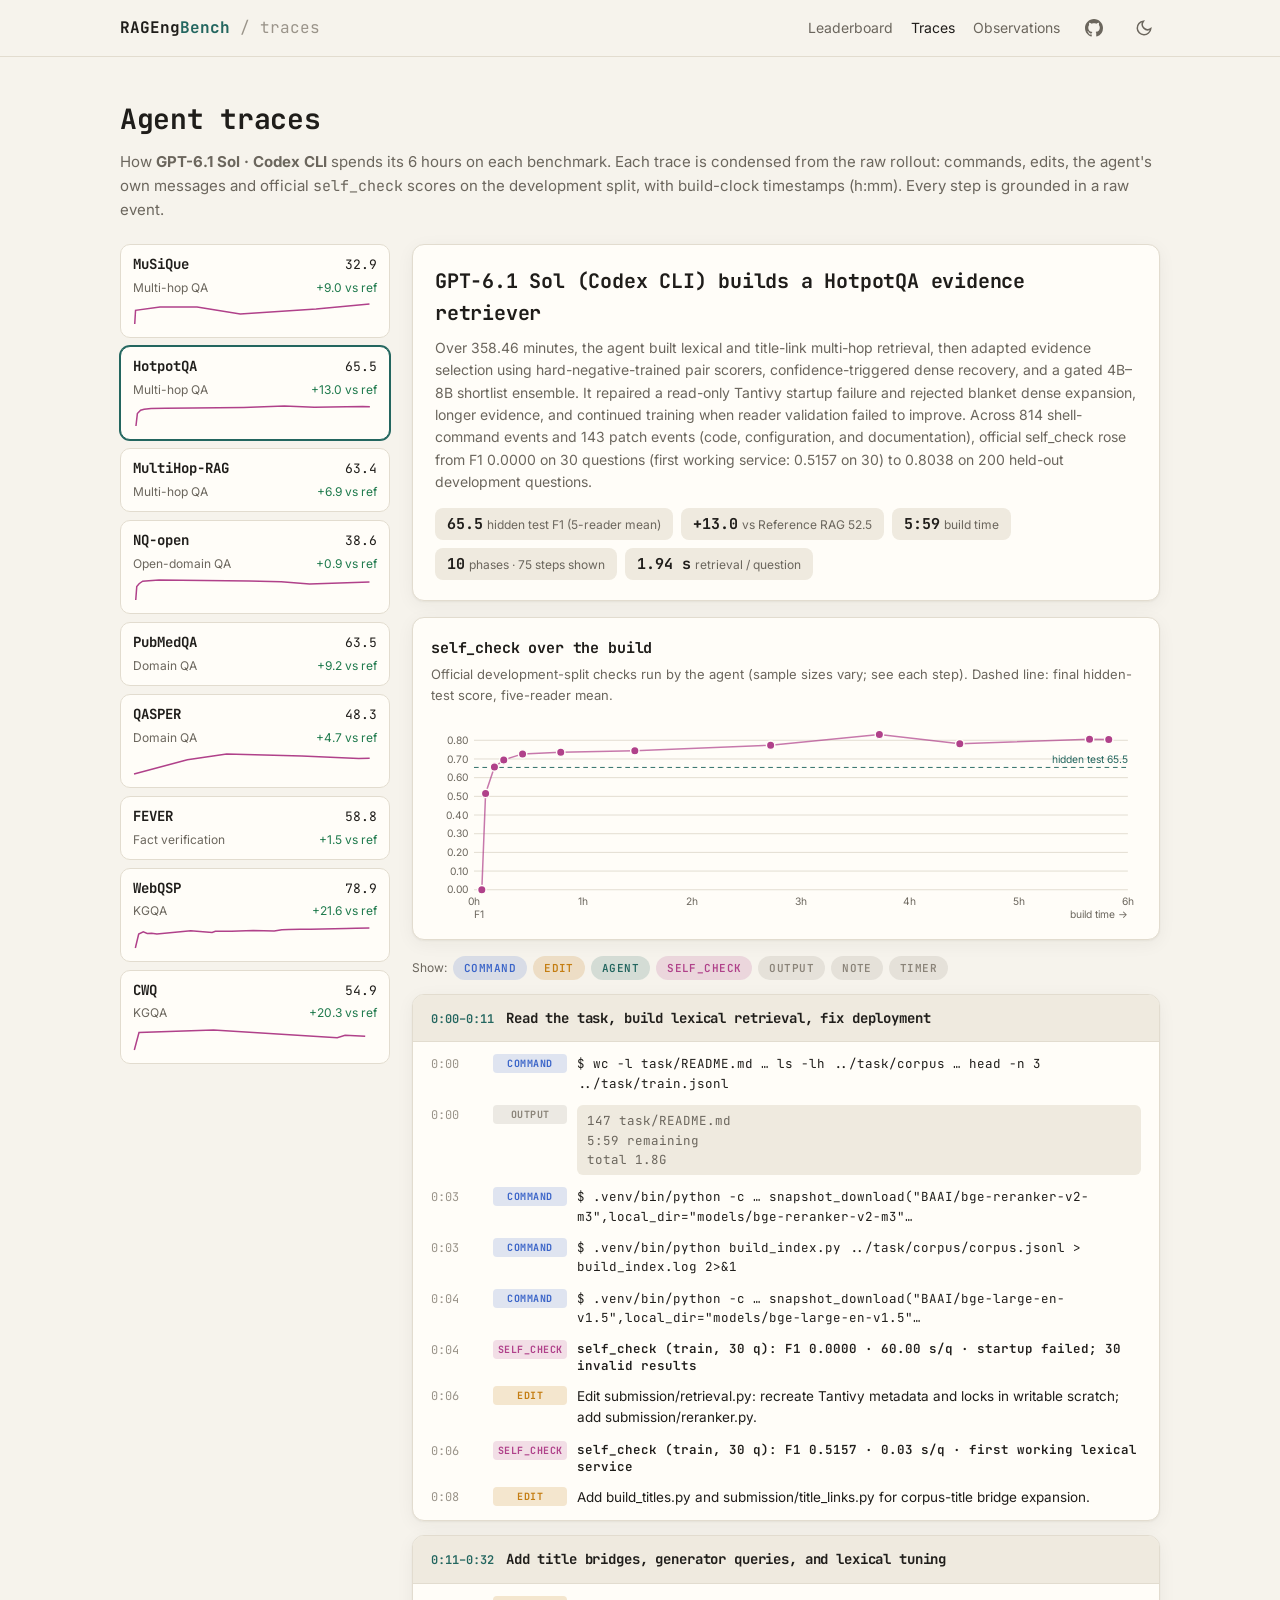
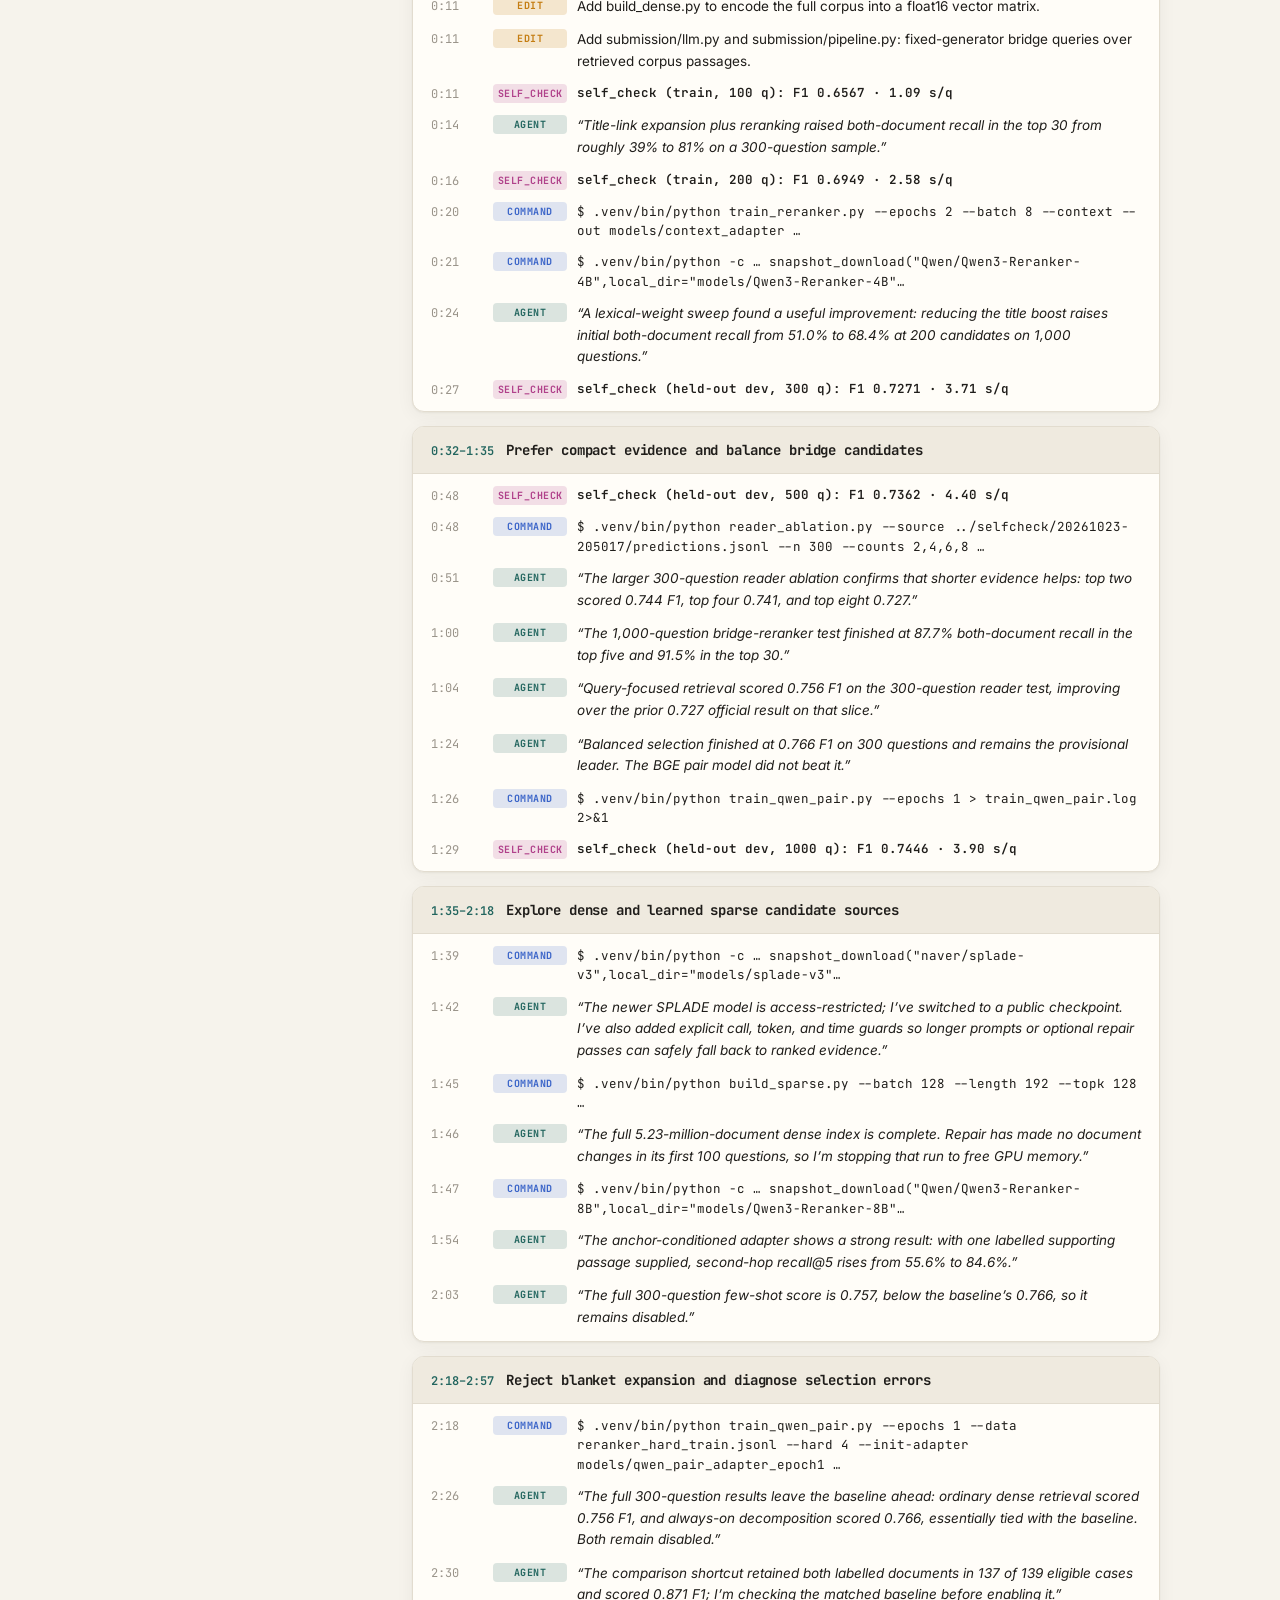
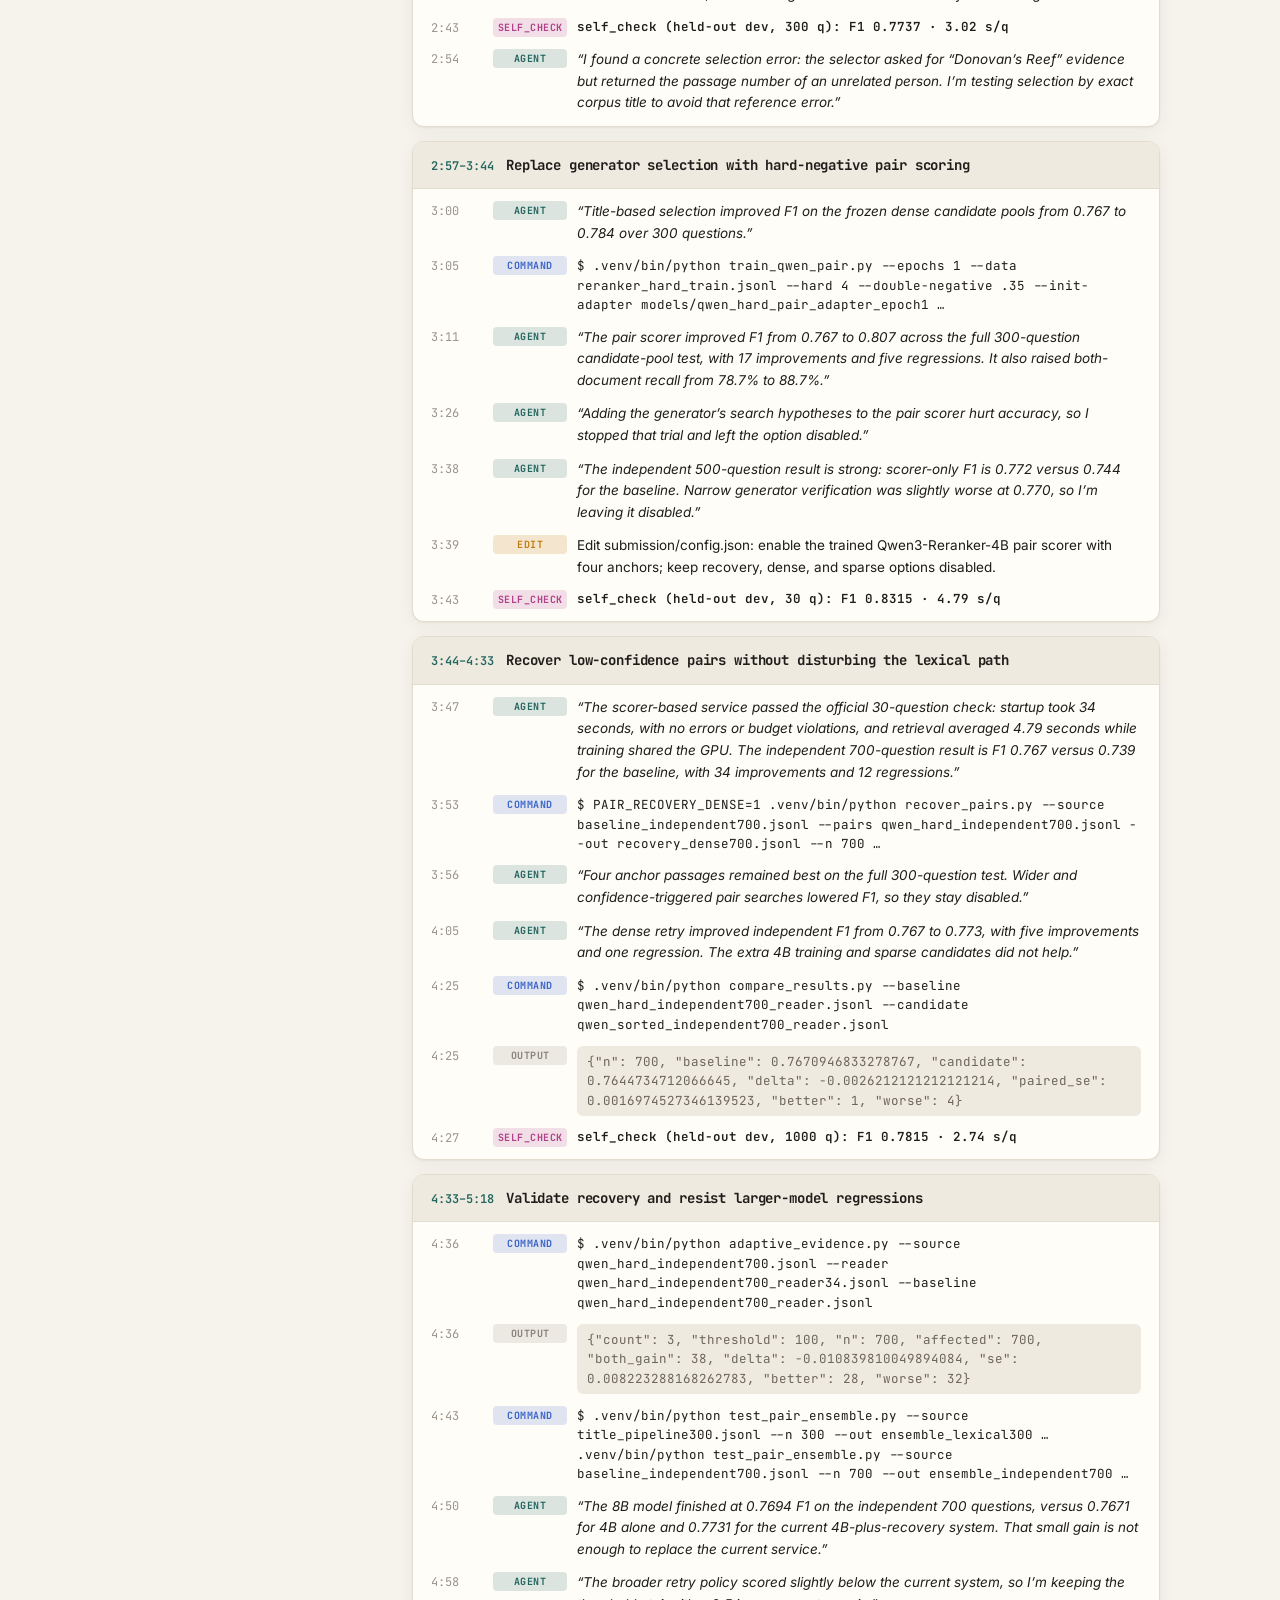
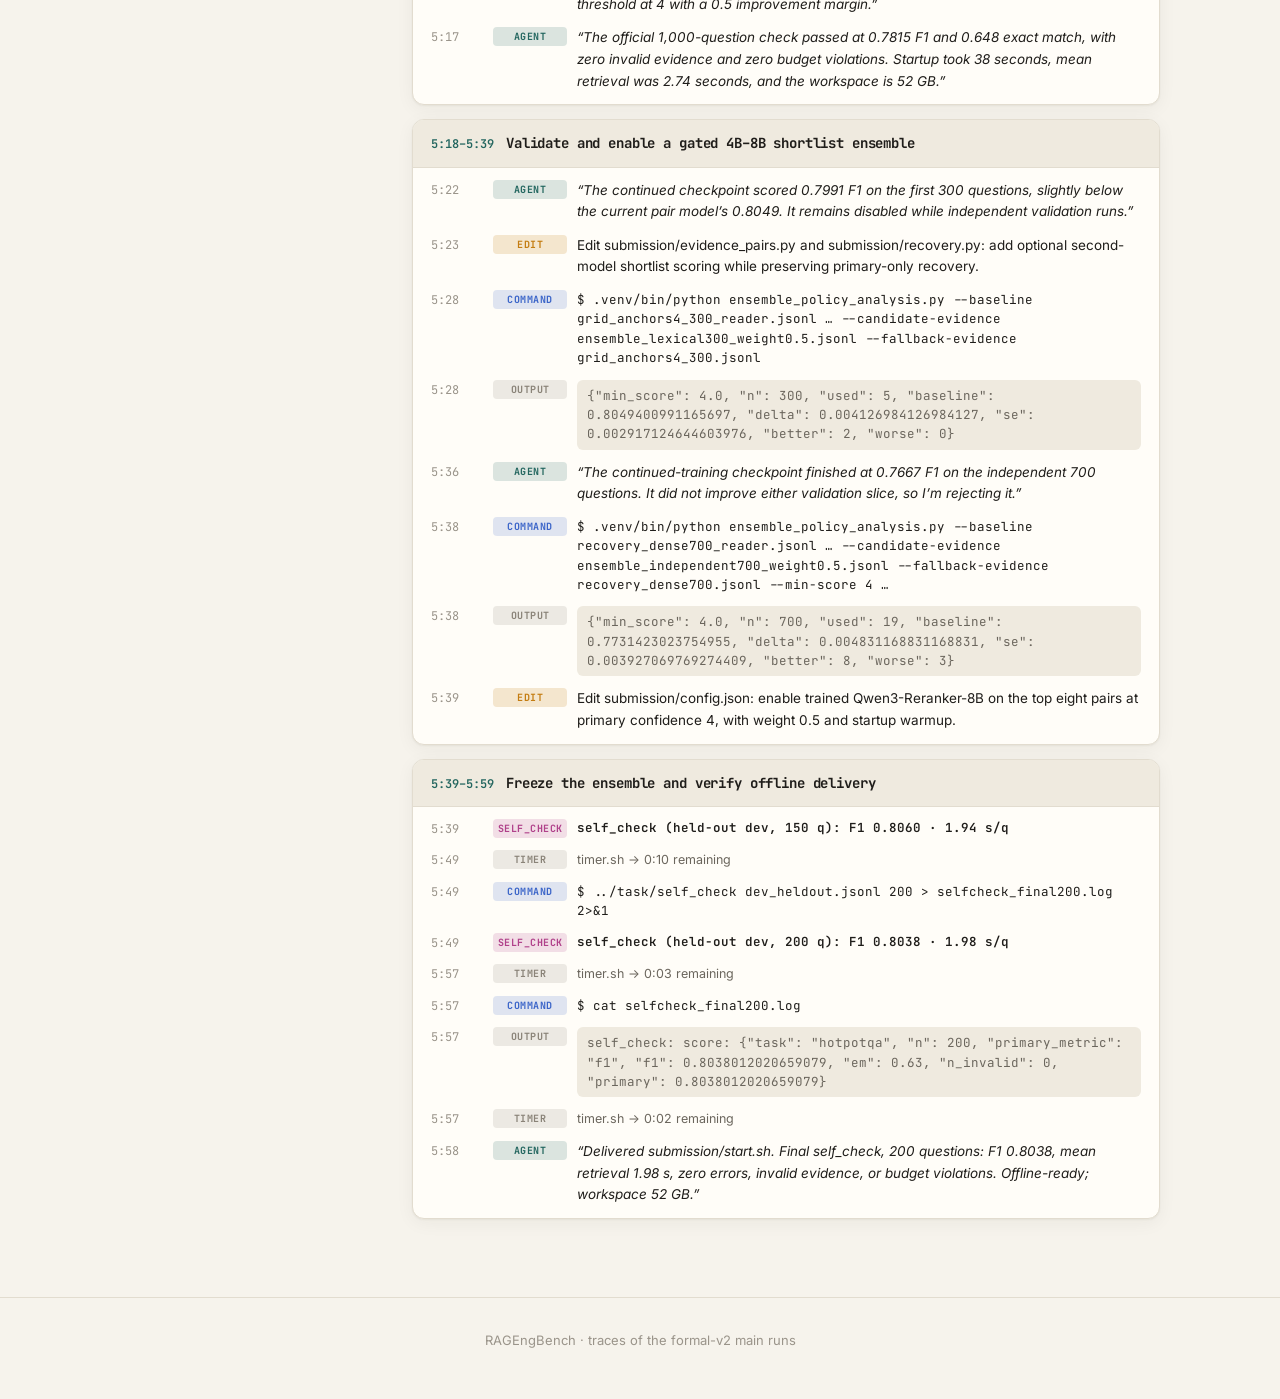
==== traces/index.html @ 47dbf2f6 "RAGEngBench project page: leaderboard, scoring, setup, observations, traces Co-Authored-By: Claude O" ====
<!doctype html>
<html lang="en">
<head>
<meta charset="utf-8">
<meta name="viewport" content="width=device-width, initial-scale=1">
<title>RAGEngBench Traces</title>
<meta name="description" content="Timestamped agent trajectories: how a coding agent builds a RAG system in 6 hours on each RAGEngBench task.">
<link rel="icon" href="data:image/svg+xml,%3Csvg xmlns='http://www.w3.org/2000/svg' viewBox='0 0 32 32'%3E%3Crect width='32' height='32' rx='7' fill='%2323665f'/%3E%3Ctext x='16' y='22' font-family='monospace' font-size='16' font-weight='700' text-anchor='middle' fill='white'%3ER%3C/text%3E%3C/svg%3E">
<link rel="preconnect" href="https://fonts.googleapis.com">
<link rel="preconnect" href="https://fonts.gstatic.com" crossorigin>
<link href="https://fonts.googleapis.com/css2?family=Inter:wght@400;500;600;700&family=JetBrains+Mono:wght@400;500;600;700;800&display=swap" rel="stylesheet">
<link rel="stylesheet" href="../assets/style.css">
<script>try{var t=localStorage.getItem('theme');if(t)document.documentElement.dataset.theme=t;}catch(e){}</script>
</head>
<body>
<nav class="nav">
  <div class="wrap">
    <a class="brand" href="../">RAGEng<b>Bench</b> <span style="color:var(--faint);font-weight:400">/ traces</span></a>
    <div class="nav-links">
      <a href="../#leaderboard">Leaderboard</a>
      <a href="./" class="on">Traces</a>
      <a href="../#observations">Observations</a>
    </div>
    <a class="icon-btn js-github" href="#" title="GitHub" aria-label="GitHub"><svg viewBox="0 0 16 16" fill="currentColor"><path d="M8 0C3.58 0 0 3.58 0 8c0 3.54 2.29 6.53 5.47 7.59.4.07.55-.17.55-.38 0-.19-.01-.82-.01-1.49-2.01.37-2.53-.49-2.69-.94-.09-.23-.48-.94-.82-1.13-.28-.15-.68-.52-.01-.53.63-.01 1.08.58 1.23.82.72 1.21 1.87.87 2.33.66.07-.52.28-.87.51-1.07-1.78-.2-3.64-.89-3.64-3.95 0-.87.31-1.59.82-2.15-.08-.2-.36-1.02.08-2.12 0 0 .67-.21 2.2.82.64-.18 1.32-.27 2-.27.68 0 1.36.09 2 .27 1.53-1.04 2.2-.82 2.2-.82.44 1.1.16 1.92.08 2.12.51.56.82 1.27.82 2.15 0 3.07-1.87 3.75-3.65 3.95.29.25.54.73.54 1.48 0 1.07-.01 1.93-.01 2.2 0 .21.15.46.55.38A8.013 8.013 0 0016 8c0-4.42-3.58-8-8-8z"/></svg></a>
    <button class="icon-btn js-theme" title="Toggle theme" aria-label="Toggle theme"><svg viewBox="0 0 24 24" fill="none" stroke="currentColor" stroke-width="2"><path d="M21 12.8A9 9 0 1111.2 3a7 7 0 009.8 9.8z"/></svg></button>
  </div>
</nav>

<section style="padding:40px 0 64px">
  <div class="wrap">
    <div class="sec-head" style="text-align:left;margin-bottom:22px">
      <h2>Agent traces</h2>
      <p style="margin:0;max-width:none">How <b class="js-agent"></b> spends its 6 hours on each benchmark. Each trace is condensed from the raw rollout: commands, edits, the agent's own messages and official <code>self_check</code> scores on the development split, with build-clock timestamps (h:mm). Every step is grounded in a raw event.</p>
    </div>
    <div class="tr-layout">
      <div class="tr-list js-list"></div>
      <div>
        <div class="card tr-head js-head"></div>
        <div class="card chart-card" style="margin-bottom:16px">
          <h3>self_check over the build</h3>
          <p class="sub">Official development-split checks run by the agent (sample sizes vary; see each step). Dashed line: final hidden-test score, five-reader mean.</p>
          <div class="js-curve"></div>
        </div>
        <div class="kfilter js-kf"></div>
        <div class="js-phases"></div>
      </div>
    </div>
  </div>
</section>
<footer><div class="wrap">RAGEngBench · traces of the formal-v2 main runs</div></footer>
<div class="tip"></div>
<script src="../assets/data.js"></script>
<script src="../assets/common.js"></script>
<script src="../assets/traces.js"></script>
</body>
</html>
---- assets/style.css ----
:root {
  --bg: #f6f3ec;
  --bg-alt: #efeadf;
  --surface: #fffdf8;
  --text: #1f1d1a;
  --muted: #6b665d;
  --faint: #9a948a;
  --border: #e2dccf;
  --accent: #23665f;
  --accent-ink: #ffffff;
  --accent-soft: rgba(35, 102, 95, 0.10);
  --heat: 35, 102, 95;
  --pos: #1f7a4d;
  --neg: #b4472f;
  --ref: #8a8378;
  --c-openai: #23665f;
  --c-zhipu: #3a64c8;
  --c-deepseek: #6d4fd0;
  --c-google: #c47d12;
  --c-qwen: #b0418a;
  --k-cmd: #3a64c8;
  --k-say: #23665f;
  --k-patch: #c47d12;
  --k-sc: #b0418a;
  --k-out: #8a8378;
  --shadow: 0 1px 2px rgba(40, 30, 10, .05), 0 4px 18px rgba(40, 30, 10, .05);
  --mono: "JetBrains Mono", ui-monospace, SFMono-Regular, Menlo, Consolas, monospace;
  --sans: "Inter", system-ui, -apple-system, "Segoe UI", Roboto, sans-serif;
  color-scheme: light;
}
@media (prefers-color-scheme: dark) {
  :root:not([data-theme="light"]) {
    --bg: #161513; --bg-alt: #1c1b18; --surface: #22201c; --text: #ece7dd; --muted: #a59f94; --faint: #7a756c;
    --border: #36332d; --accent: #5cb8ac; --accent-ink: #10201e; --accent-soft: rgba(92, 184, 172, .14); --heat: 92, 184, 172;
    --pos: #5fc28d; --neg: #e5826b; --ref: #8f897e;
    --c-openai: #5cb8ac; --c-zhipu: #7d9cf0; --c-deepseek: #a58cf2; --c-google: #e7a948; --c-qwen: #e07ab9;
    --k-cmd: #7d9cf0; --k-say: #5cb8ac; --k-patch: #e7a948; --k-sc: #e07ab9; --k-out: #8f897e;
    --shadow: 0 1px 2px rgba(0, 0, 0, .3), 0 4px 18px rgba(0, 0, 0, .25);
    color-scheme: dark;
  }
}
:root[data-theme="dark"] {
  --bg: #161513; --bg-alt: #1c1b18; --surface: #22201c; --text: #ece7dd; --muted: #a59f94; --faint: #7a756c;
  --border: #36332d; --accent: #5cb8ac; --accent-ink: #10201e; --accent-soft: rgba(92, 184, 172, .14); --heat: 92, 184, 172;
  --pos: #5fc28d; --neg: #e5826b; --ref: #8f897e;
  --c-openai: #5cb8ac; --c-zhipu: #7d9cf0; --c-deepseek: #a58cf2; --c-google: #e7a948; --c-qwen: #e07ab9;
  --k-cmd: #7d9cf0; --k-say: #5cb8ac; --k-patch: #e7a948; --k-sc: #e07ab9; --k-out: #8f897e;
  --shadow: 0 1px 2px rgba(0, 0, 0, .3), 0 4px 18px rgba(0, 0, 0, .25);
  color-scheme: dark;
}

* { box-sizing: border-box; }
html { scroll-behavior: smooth; scroll-padding-top: 72px; }
body { margin: 0; background: var(--bg); color: var(--text); font: 15px/1.6 var(--sans); -webkit-font-smoothing: antialiased; overflow-x: hidden; }
a { color: var(--accent); text-decoration: none; }
a:hover { text-decoration: underline; }
h1, h2, h3, h4 { font-family: var(--mono); letter-spacing: -0.01em; margin: 0; }
code, .mono { font-family: var(--mono); }
.wrap { max-width: 1080px; margin: 0 auto; padding: 0 20px; }
.wrap.narrow { max-width: 860px; }

/* nav */
.nav { position: sticky; top: 0; z-index: 20; background: color-mix(in srgb, var(--bg) 88%, transparent); backdrop-filter: blur(8px); border-bottom: 1px solid var(--border); }
.nav .wrap { display: flex; align-items: center; gap: 18px; height: 56px; }
.brand { font-family: var(--mono); font-weight: 700; color: var(--text); font-size: 16px; white-space: nowrap; }
.brand b { color: var(--accent); font-weight: 700; }
.brand:hover { text-decoration: none; }
.nav-links { display: flex; gap: 18px; margin-left: auto; font-size: 14px; }
.nav-links a { color: var(--muted); }
.nav-links a:hover, .nav-links a.on { color: var(--text); text-decoration: none; }
.icon-btn { display: inline-grid; place-items: center; width: 32px; height: 32px; border-radius: 8px; border: 1px solid transparent; background: none; color: var(--muted); cursor: pointer; }
.icon-btn:hover { color: var(--text); border-color: var(--border); }
.icon-btn svg { width: 18px; height: 18px; }
@media (max-width: 760px) { .nav-links { display: none; } .nav .icon-btn:first-of-type { margin-left: auto; } }

/* hero */
.hero { padding: 72px 0 56px; text-align: center; }
.pill { display: inline-flex; gap: 8px; align-items: center; font: 12px var(--mono); color: var(--muted); border: 1px solid var(--border); background: var(--surface); padding: 4px 12px; border-radius: 999px; }
.pill b { color: var(--accent); }
.hero h1 { font-size: clamp(40px, 8vw, 72px); font-weight: 800; margin: 22px 0 10px; letter-spacing: -0.03em; }
.hero h1 span { color: var(--accent); }
.hero .tag { font-size: clamp(17px, 2.4vw, 21px); color: var(--text); margin: 0 auto 14px; max-width: 720px; }
.hero .lede { color: var(--muted); max-width: 660px; margin: 0 auto 28px; }
.btns { display: flex; gap: 10px; justify-content: center; flex-wrap: wrap; }
.btn { display: inline-flex; align-items: center; gap: 8px; padding: 10px 18px; border-radius: 8px; font: 600 14px var(--mono); border: 1px solid var(--border); background: var(--surface); color: var(--text); cursor: pointer; }
.btn svg { width: 16px; height: 16px; }
.btn:hover { text-decoration: none; border-color: var(--muted); }
.btn.primary { background: var(--accent); color: var(--accent-ink); border-color: var(--accent); }
.btn.primary:hover { filter: brightness(1.08); }
.btn[aria-disabled="true"] { opacity: .55; cursor: default; }
.stats { display: grid; grid-template-columns: repeat(5, 1fr); gap: 1px; background: var(--border); border: 1px solid var(--border); border-radius: 12px; overflow: hidden; max-width: 760px; margin: 44px auto 0; }
.stats div { background: var(--surface); padding: 14px 8px; }
.stats b { display: block; font: 700 24px var(--mono); }
.stats span { font-size: 12px; color: var(--muted); }
@media (max-width: 560px) { .stats { grid-template-columns: repeat(3, 1fr); } .stats div:nth-child(n+4) { grid-column: span 1; } }

/* sections */
section.block { padding: 64px 0; border-top: 1px solid var(--border); }
section.block.alt { background: var(--bg-alt); }
.sec-head { text-align: center; margin-bottom: 28px; }
.sec-head h2 { font-size: 28px; margin-bottom: 8px; }
.sec-head p { color: var(--muted); margin: 0 auto; max-width: 640px; }
.card { background: var(--surface); border: 1px solid var(--border); border-radius: 12px; box-shadow: var(--shadow); }
.note { font-size: 13px; color: var(--muted); }

/* segmented control */
.seg { display: inline-flex; flex-wrap: wrap; gap: 2px; padding: 3px; border-radius: 9px; background: var(--bg-alt); border: 1px solid var(--border); }
.seg button { font: 12px var(--mono); border: 0; background: none; color: var(--muted); padding: 5px 10px; border-radius: 6px; cursor: pointer; }
.seg button.on { background: var(--surface); color: var(--text); box-shadow: var(--shadow); }
.controls { display: flex; justify-content: center; align-items: center; gap: 10px; flex-wrap: wrap; margin-bottom: 16px; font-size: 13px; color: var(--muted); }

/* leaderboard */
.lb { padding: 6px 0; }
.lb-row { display: grid; grid-template-columns: 44px minmax(0, 1.25fr) minmax(0, 2fr) 74px 18px; align-items: center; gap: 12px; padding: 10px 18px; cursor: pointer; border-top: 1px solid var(--border); }
.lb-row:first-child { border-top: 0; }
.lb-row:hover { background: var(--accent-soft); }
.lb-row.ref { cursor: default; color: var(--muted); }
.lb-row.ref:hover { background: none; }
.lb-head { cursor: default; font: 11px var(--mono); color: var(--faint); text-transform: uppercase; letter-spacing: .06em; padding-top: 6px; padding-bottom: 6px; }
.lb-head:hover { background: none; }
.rank { font: 700 15px var(--mono); color: var(--muted); text-align: center; }
.who b { display: block; font-weight: 600; font-size: 15px; }
.who small { display: inline-flex; align-items: center; gap: 6px; color: var(--muted); font-size: 12px; }
.dot { width: 9px; height: 9px; border-radius: 50%; display: inline-block; flex: none; }
.bar { position: relative; height: 22px; background: var(--bg-alt); border-radius: 5px; overflow: visible; }
.bar i { position: absolute; left: 0; top: 0; bottom: 0; border-radius: 5px; opacity: .85; }
.bar .tick { position: absolute; top: -4px; bottom: -4px; width: 0; border-left: 2px dashed var(--ref); opacity: .8; }
.bar em { position: absolute; left: 8px; top: 0; line-height: 22px; font: 600 12px var(--mono); font-style: normal; color: var(--text); mix-blend-mode: normal; }
.score { font: 700 16px var(--mono); text-align: right; }
.score small { display: block; font-size: 11px; font-weight: 500; }
.up { color: var(--pos); } .down { color: var(--neg); }
.chev { color: var(--faint); transition: transform .15s; font-size: 12px; }
.lb-row.open .chev { transform: rotate(90deg); }
.lb-detail { display: none; padding: 4px 18px 16px 74px; }
.lb-detail.open { display: block; }
.mini { display: grid; grid-template-columns: repeat(auto-fill, minmax(112px, 1fr)); gap: 8px; }
.mini div { background: var(--bg-alt); border-radius: 8px; padding: 8px 10px; font-size: 12px; }
.mini b { display: block; font: 700 15px var(--mono); }
.mini span { color: var(--muted); }
@media (max-width: 640px) {
  .lb-row { grid-template-columns: 30px minmax(0, 1fr) 64px 14px; padding: 10px 12px; }
  .lb-row .bar { display: none; }
  .lb-head .bar-h { display: none; }
  .lb-detail { padding-left: 12px; }
}

/* tables */
.tbl-wrap { overflow-x: auto; -webkit-overflow-scrolling: touch; }
table.heat { border-collapse: separate; border-spacing: 0; width: 100%; font-size: 13px; }
table.heat th, table.heat td { padding: 7px 8px; text-align: center; white-space: nowrap; }
table.heat thead th { font: 600 11px var(--mono); color: var(--muted); border-bottom: 1px solid var(--border); position: sticky; top: 0; background: var(--surface); }
table.heat thead tr.cat th { font-weight: 500; color: var(--faint); border-bottom: 0; text-transform: uppercase; letter-spacing: .05em; font-size: 10px; }
table.heat td.m, table.heat th.m { text-align: left; position: sticky; left: 0; background: var(--surface); z-index: 1; }
table.heat td { font-family: var(--mono); }
table.heat td.m { font-family: var(--sans); font-weight: 500; }
table.heat tr.sep td { border-top: 1px dashed var(--border); }
table.heat tr.reft td { color: var(--muted); }
table.heat td.avg { font-weight: 700; border-left: 1px solid var(--border); }
table.heat th.avg { border-left: 1px solid var(--border); }
table.heat td.best { box-shadow: inset 0 0 0 1.5px var(--accent); border-radius: 4px; }

/* charts */
.chart-card { padding: 18px; }
.chart-card h3 { font-size: 15px; margin-bottom: 4px; }
.chart-card p.sub { margin: 0 0 10px; color: var(--muted); font-size: 13px; }
svg.chart { width: 100%; height: auto; display: block; overflow: visible; }
svg.chart text { font: 11px var(--sans); fill: var(--muted); }
svg.chart .lbl { font: 600 11px var(--sans); fill: var(--text); }
svg.chart .grid { stroke: var(--border); stroke-width: 1; }
svg.chart .axis { stroke: var(--faint); }
.legend { display: flex; flex-wrap: wrap; gap: 14px; font-size: 12px; color: var(--muted); margin-top: 8px; }
.legend span { display: inline-flex; gap: 6px; align-items: center; }
.tip { position: fixed; pointer-events: none; z-index: 50; background: var(--text); color: var(--bg); font: 12px/1.45 var(--sans); padding: 7px 10px; border-radius: 7px; max-width: 280px; opacity: 0; transition: opacity .1s; }
.tip.on { opacity: 1; }
.two { display: grid; grid-template-columns: 1fr 1fr; gap: 18px; }
@media (max-width: 860px) { .two { grid-template-columns: 1fr; } }

/* flow */
.flow { display: grid; grid-template-columns: 1.15fr auto 1fr auto 1.1fr auto 1fr; gap: 10px; align-items: stretch; }
.flow .step { padding: 16px; }
.flow .step h4 { font-size: 13px; margin-bottom: 8px; color: var(--accent); text-transform: uppercase; letter-spacing: .05em; }
.flow .step ul { margin: 0; padding-left: 16px; font-size: 13px; color: var(--muted); }
.flow .step li { margin: 3px 0; }
.flow .step .out { margin-top: 10px; font: 600 12px var(--mono); color: var(--text); background: var(--bg-alt); border-radius: 6px; padding: 4px 8px; display: inline-block; }
.flow .arr { align-self: center; color: var(--faint); font: 20px var(--mono); }
.flagbox { margin-top: 12px; display: flex; gap: 10px; align-items: center; justify-content: center; font-size: 13px; color: var(--muted); }
.flagbox b { font: 700 11px var(--mono); padding: 3px 8px; border-radius: 5px; }
.flagbox .ok { background: color-mix(in srgb, var(--pos) 15%, transparent); color: var(--pos); }
.flagbox .bad { background: color-mix(in srgb, var(--neg) 15%, transparent); color: var(--neg); }
@media (max-width: 900px) { .flow { grid-template-columns: 1fr; } .flow .arr { transform: rotate(90deg); justify-self: center; } }

/* setup */
.facts { display: grid; grid-template-columns: repeat(auto-fit, minmax(190px, 1fr)); gap: 12px; margin-bottom: 28px; }
.facts .card { padding: 14px 16px; }
.facts h4 { font: 600 11px var(--mono); color: var(--faint); text-transform: uppercase; letter-spacing: .06em; margin-bottom: 4px; }
.facts p { margin: 0; font-size: 14px; }
.bench-grid { display: grid; grid-template-columns: repeat(auto-fill, minmax(230px, 1fr)); gap: 12px; }
.bench { padding: 14px 16px; }
.bench .top { display: flex; justify-content: space-between; align-items: baseline; gap: 8px; }
.bench h4 { font-size: 15px; }
.bench .cat { font: 11px var(--mono); color: var(--accent); }
.bench p { margin: 6px 0 8px; font-size: 13px; color: var(--muted); }
.bench .meta { font: 11px var(--mono); color: var(--faint); }

/* observations */
.tabs { display: flex; gap: 6px; flex-wrap: wrap; justify-content: center; margin-bottom: 18px; }
.tabs button { font: 600 13px var(--mono); border: 1px solid var(--border); background: var(--surface); color: var(--muted); border-radius: 999px; padding: 6px 14px; cursor: pointer; }
.tabs button.on { background: var(--accent); color: var(--accent-ink); border-color: var(--accent); }
.obs { display: none; }
.obs.on { display: block; }
.obs .card { padding: 22px; }
.obs h3 { font-size: 19px; margin-bottom: 8px; }
.obs p { color: var(--muted); margin: 0 0 14px; }
table.strat { border-collapse: separate; border-spacing: 2px; font-size: 12px; width: 100%; }
table.strat td, table.strat th { padding: 3px 6px; text-align: center; white-space: nowrap; }
table.strat th { font: 600 11px var(--mono); color: var(--muted); }
table.strat td.n { text-align: left; color: var(--text); }
table.strat td.g { text-align: left; font-weight: 700; padding-top: 10px; }
table.strat td.g small { font-weight: 400; color: var(--faint); margin-left: 6px; }
table.strat td.s { writing-mode: vertical-rl; transform: rotate(180deg); font: 700 11px var(--mono); color: var(--accent-ink); border-radius: 5px; }
table.strat td.c { font-family: var(--mono); border-radius: 4px; min-width: 34px; }
table.strat td.sh { font: 700 12px var(--mono); }

/* team / cite */
.cite { position: relative; }
.cite pre { margin: 0; padding: 18px; overflow-x: auto; font: 12.5px/1.6 var(--mono); }
.cite button { position: absolute; top: 10px; right: 10px; }
.btn.sm { padding: 5px 10px; font-size: 12px; }
footer { padding: 32px 0 48px; color: var(--faint); font-size: 13px; text-align: center; border-top: 1px solid var(--border); }

/* traces page */
.tr-layout { display: grid; grid-template-columns: 270px minmax(0, 1fr); gap: 22px; align-items: start; }
.tr-list { position: sticky; top: 72px; display: flex; flex-direction: column; gap: 8px; }
.tr-item { padding: 10px 12px; cursor: pointer; border-radius: 10px; border: 1px solid var(--border); background: var(--surface); text-align: left; color: var(--text); font: inherit; width: 100%; }
.tr-item:hover { border-color: var(--muted); }
.tr-item.on { border-color: var(--accent); box-shadow: 0 0 0 1px var(--accent); }
.tr-item .r1 { display: flex; justify-content: space-between; align-items: baseline; }
.tr-item b { font: 700 14px var(--mono); }
.tr-item .r2 { font-size: 12px; color: var(--muted); display: flex; justify-content: space-between; margin-top: 2px; }
.tr-item svg { display: block; width: 100%; height: 26px; margin-top: 4px; }
@media (max-width: 860px) {
  .tr-layout { grid-template-columns: 1fr; }
  .tr-list { position: static; flex-direction: row; overflow-x: auto; padding-bottom: 4px; }
  .tr-item { min-width: 150px; }
}
.tr-head { padding: 20px 22px; margin-bottom: 16px; }
.tr-head h2 { font-size: 20px; margin-bottom: 8px; }
.tr-head p { margin: 0; color: var(--muted); font-size: 14px; }
.kpis { display: flex; flex-wrap: wrap; gap: 8px; margin-top: 14px; }
.kpis div { background: var(--bg-alt); border-radius: 8px; padding: 6px 12px; font-size: 12px; color: var(--muted); }
.kpis b { font: 700 15px var(--mono); color: var(--text); margin-right: 4px; }
.kfilter { display: flex; flex-wrap: wrap; gap: 6px; margin: 4px 0 14px; align-items: center; font-size: 12px; color: var(--muted); }
.kbtn { display: inline-flex; gap: 6px; align-items: center; font: 600 11px var(--mono); padding: 4px 10px; border-radius: 999px; border: 1px solid transparent; cursor: pointer; text-transform: uppercase; letter-spacing: .04em; }
.kbtn.off { opacity: .4; }
.phase { margin-bottom: 14px; overflow: hidden; }
.phase-h { display: flex; gap: 12px; align-items: baseline; padding: 12px 18px; border-bottom: 1px solid var(--border); background: var(--bg-alt); }
.phase-h .t { font: 600 12px var(--mono); color: var(--accent); white-space: nowrap; }
.phase-h h3 { font-size: 14px; }
.steps { padding: 6px 0; }
.st { display: grid; grid-template-columns: 52px 74px minmax(0, 1fr); gap: 10px; padding: 6px 18px; font-size: 13.5px; align-items: start; }
.st .t { font: 12px var(--mono); color: var(--faint); padding-top: 2px; }
.st .k { font: 700 10px var(--mono); text-transform: uppercase; letter-spacing: .05em; padding: 3px 0; border-radius: 4px; text-align: center; }
.st .x { min-width: 0; overflow-wrap: anywhere; }
.st.cmd .x, .st.out .x { font: 12.5px/1.55 var(--mono); white-space: pre-wrap; }
.st.cmd .x { color: var(--text); }
.st.out .x { color: var(--muted); background: var(--bg-alt); padding: 6px 10px; border-radius: 6px; }
.st.say .x { font-style: italic; }
.st.say .x::before { content: "“"; } .st.say .x::after { content: "”"; }
.st.sc .x { font: 600 12.5px var(--mono); }
.st.note .x, .st.timer .x { color: var(--muted); font-size: 12.5px; }
.k-cmd { background: color-mix(in srgb, var(--k-cmd) 16%, transparent); color: var(--k-cmd); }
.k-say { background: color-mix(in srgb, var(--k-say) 16%, transparent); color: var(--k-say); }
.k-patch { background: color-mix(in srgb, var(--k-patch) 18%, transparent); color: var(--k-patch); }
.k-sc { background: color-mix(in srgb, var(--k-sc) 16%, transparent); color: var(--k-sc); }
.k-out, .k-note, .k-timer { background: color-mix(in srgb, var(--k-out) 16%, transparent); color: var(--k-out); }
@media (max-width: 560px) { .st { grid-template-columns: 40px minmax(0, 1fr); padding: 6px 12px; } .st .k { grid-column: 2; justify-self: start; padding: 2px 8px; } .st .x { grid-column: 1 / -1; } }
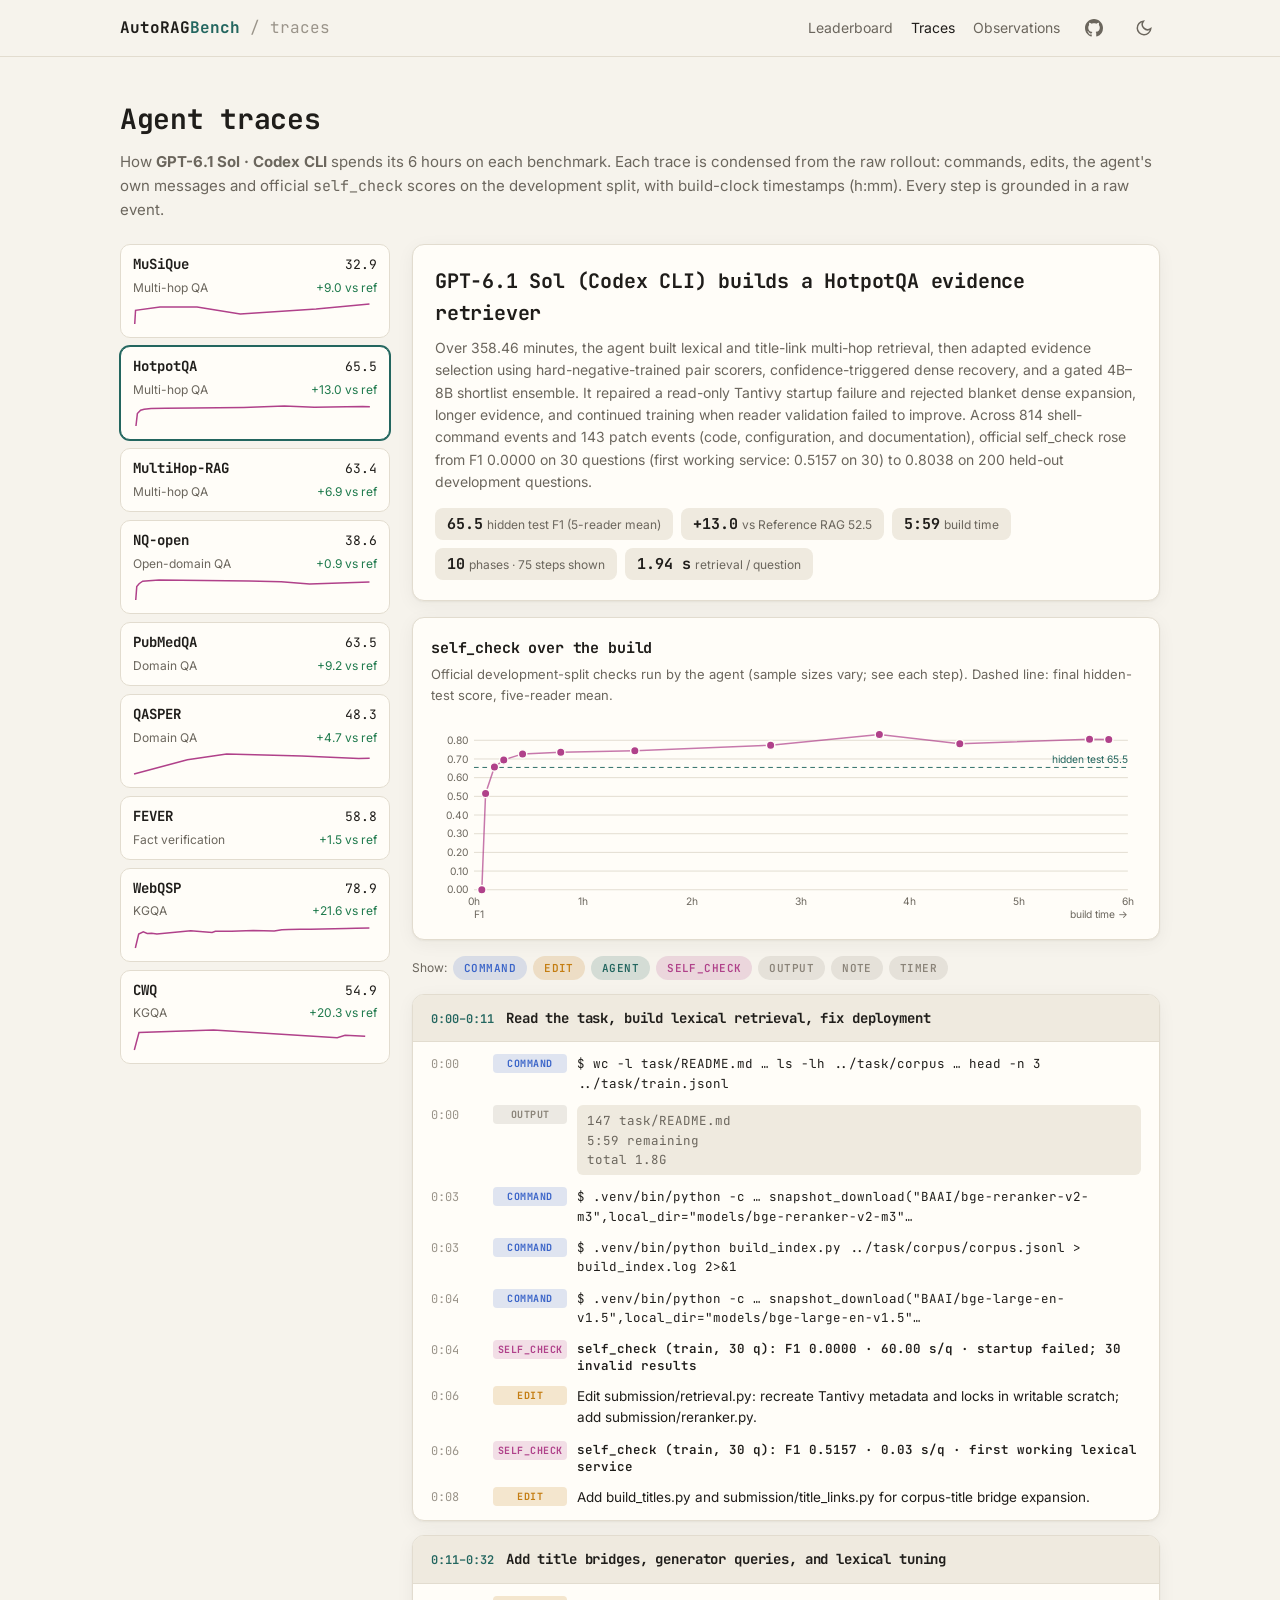
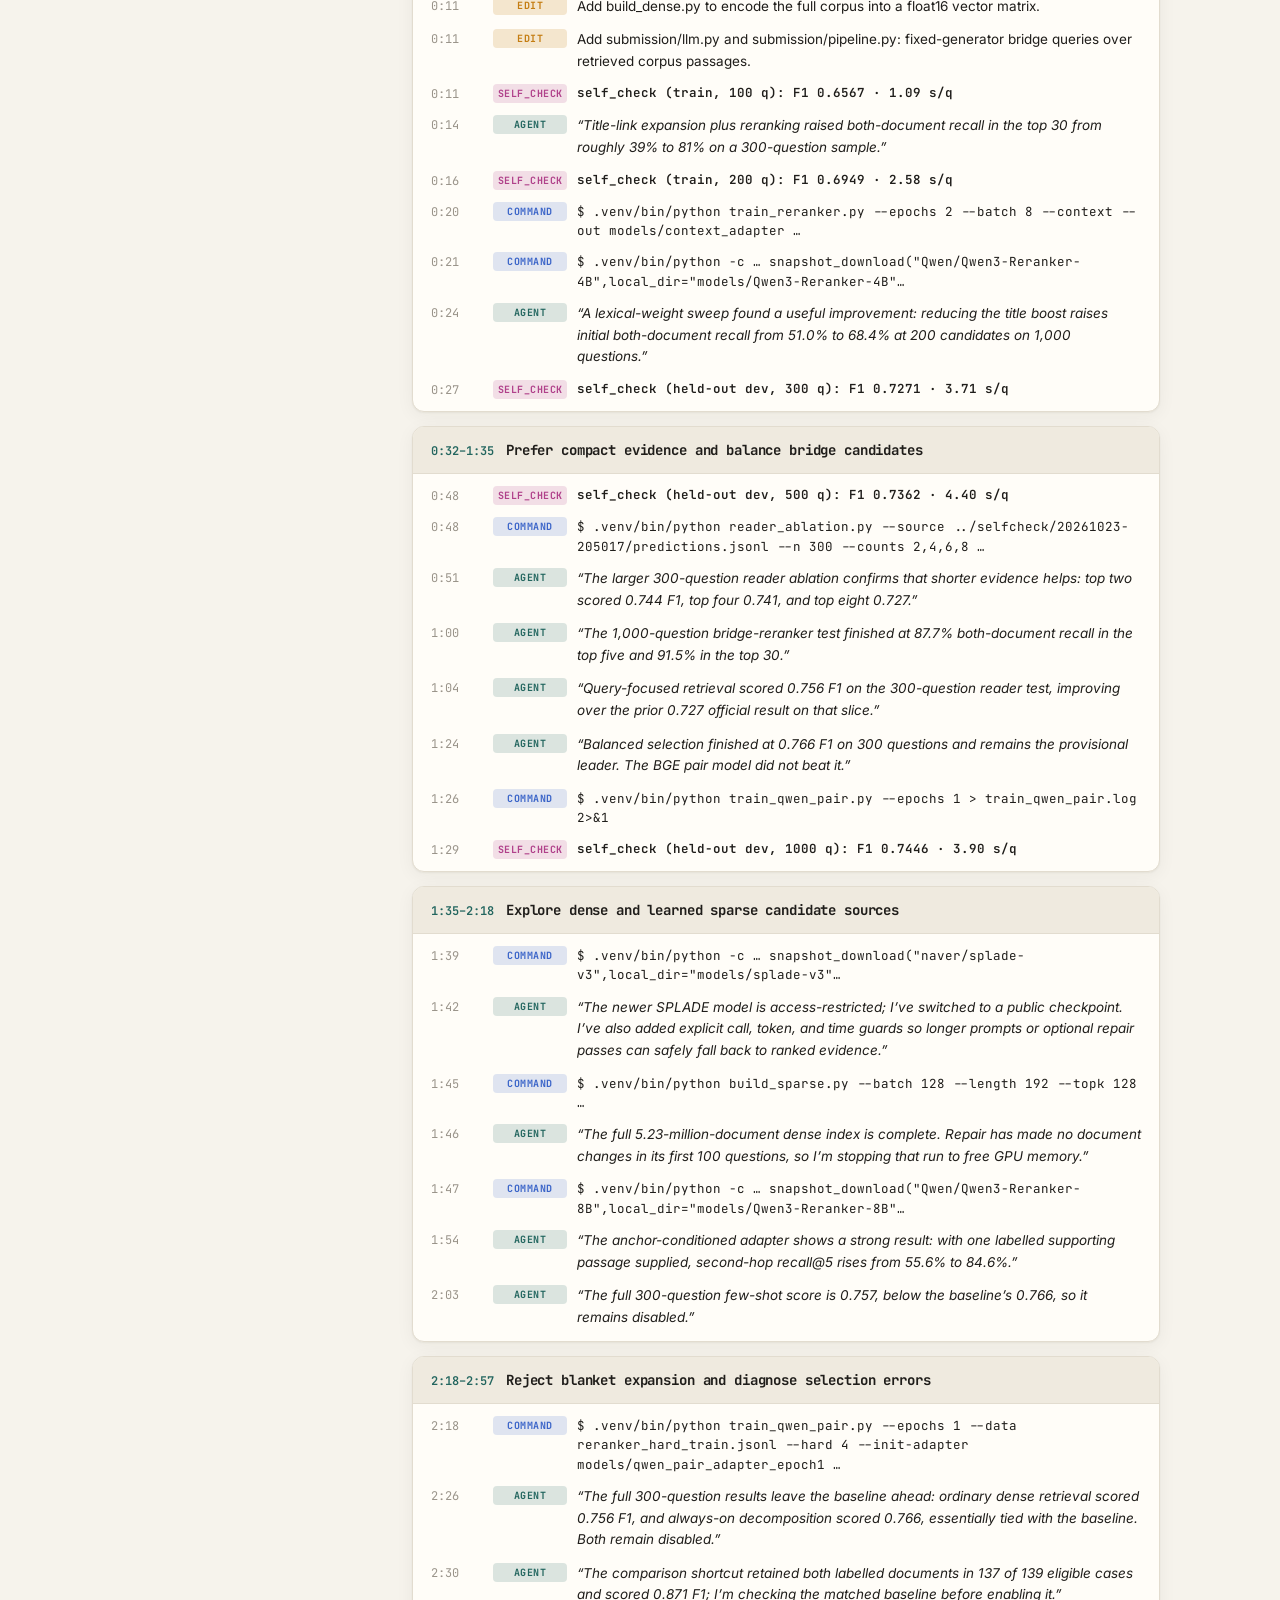
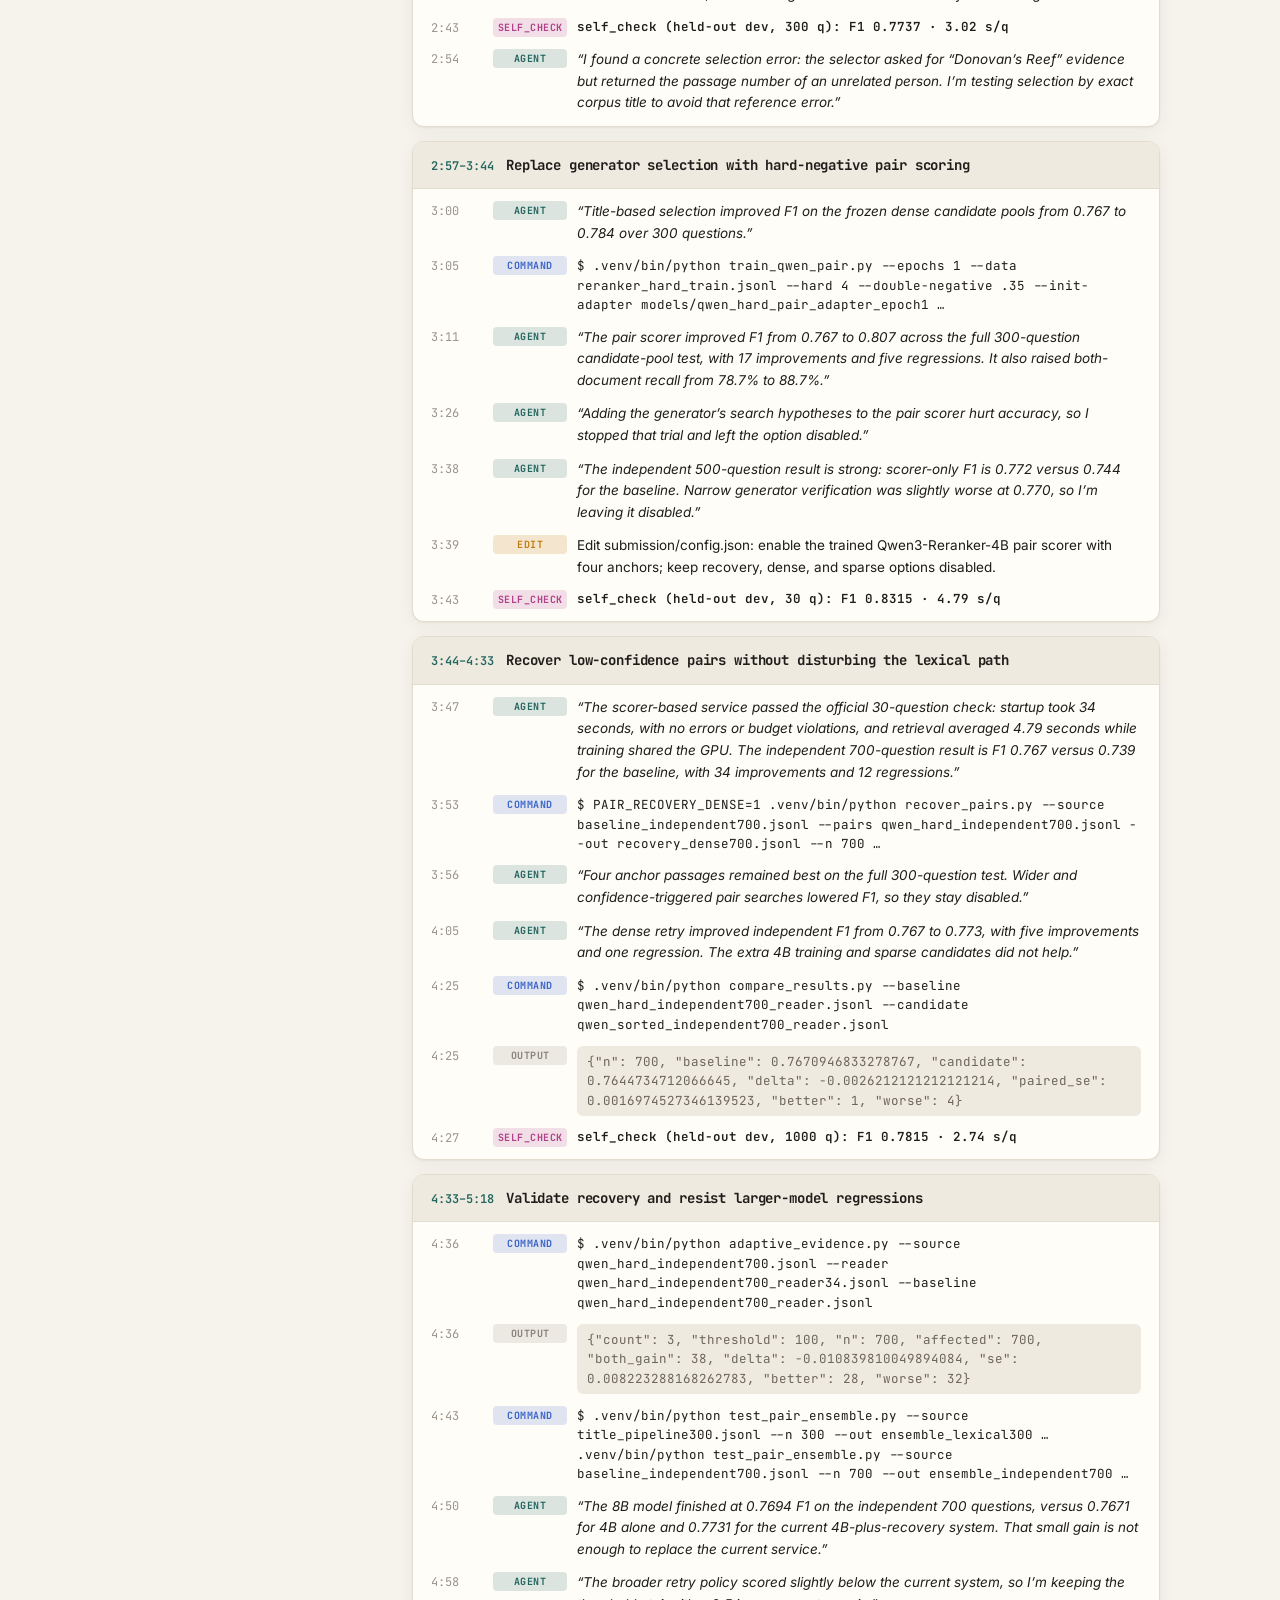
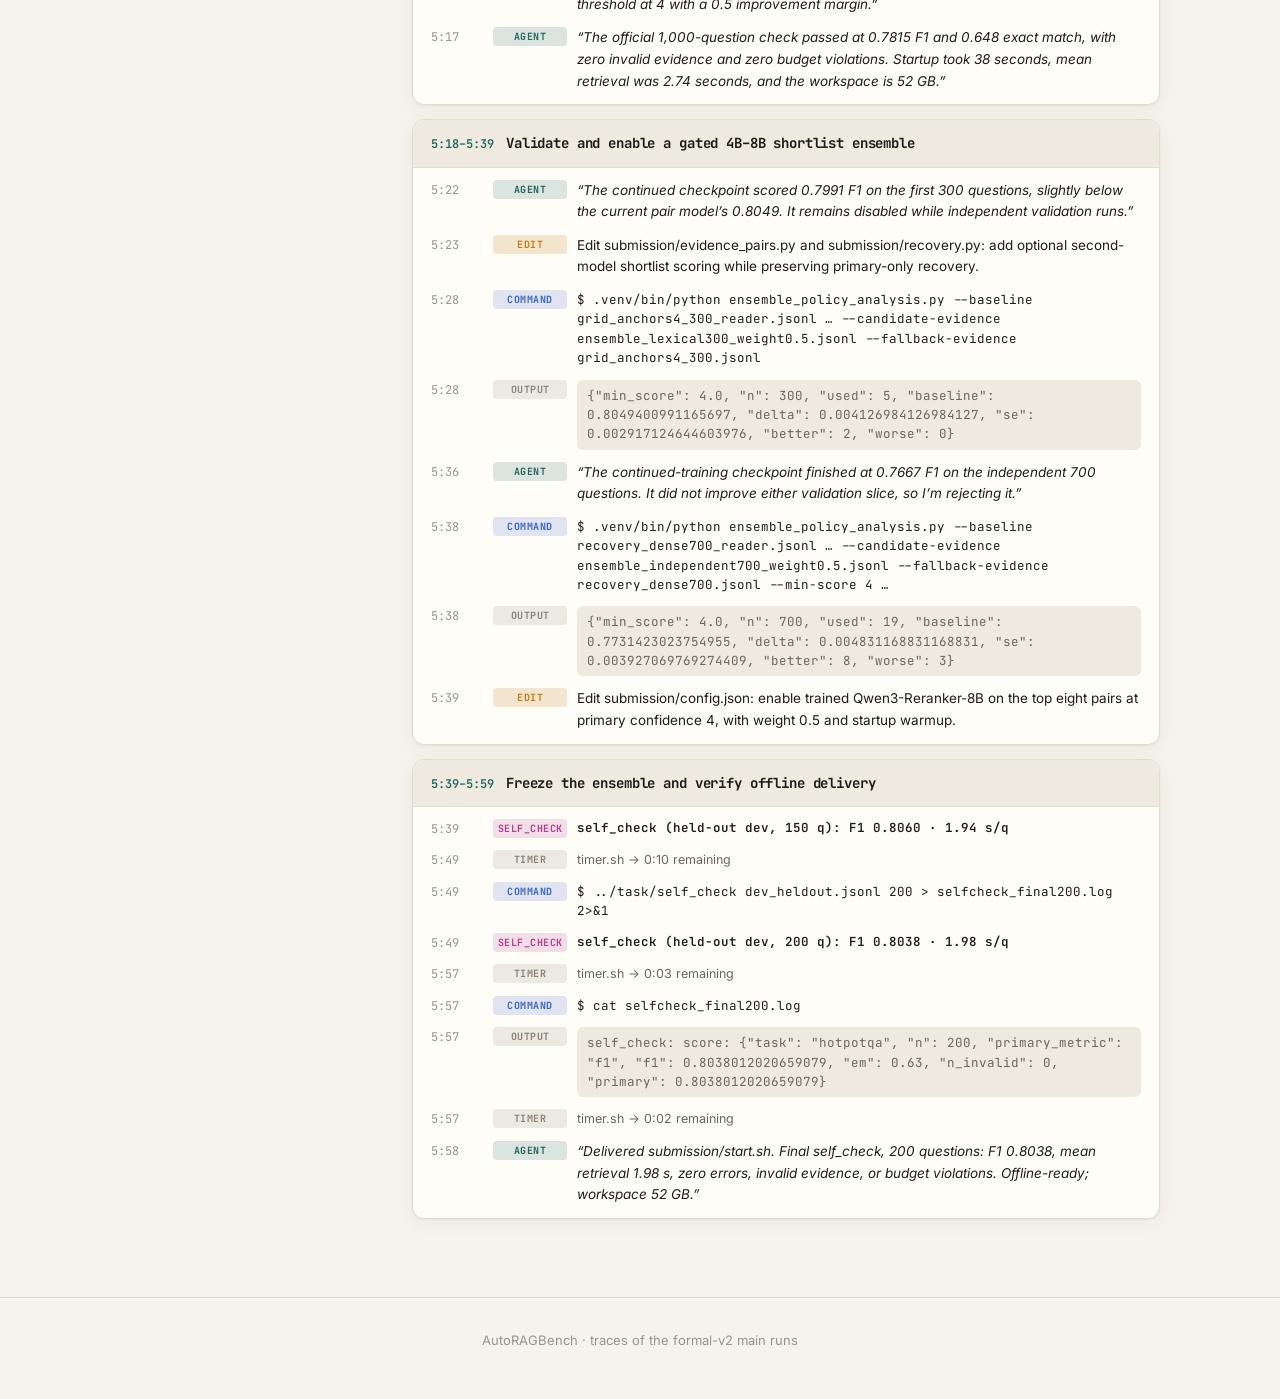
==== commit a84889d1: "Rename RAGEngBench to AutoRAGBench Co-Authored-By: Claude Opus 5.5 <noreply@anthropic.com>" ====
--- a/traces/index.html
+++ b/traces/index.html
@@ -3,9 +3,9 @@
 <head>
 <meta charset="utf-8">
 <meta name="viewport" content="width=device-width, initial-scale=1">
-<title>RAGEngBench Traces</title>
-<meta name="description" content="Timestamped agent trajectories: how a coding agent builds a RAG system in 6 hours on each RAGEngBench task.">
-<link rel="icon" href="data:image/svg+xml,%3Csvg xmlns='http://www.w3.org/2000/svg' viewBox='0 0 32 32'%3E%3Crect width='32' height='32' rx='7' fill='%2323665f'/%3E%3Ctext x='16' y='22' font-family='monospace' font-size='16' font-weight='700' text-anchor='middle' fill='white'%3ER%3C/text%3E%3C/svg%3E">
+<title>AutoRAGBench Traces</title>
+<meta name="description" content="Timestamped agent trajectories: how a coding agent builds a RAG system in 6 hours on each AutoRAGBench task.">
+<link rel="icon" href="data:image/svg+xml,%3Csvg xmlns='http://www.w3.org/2000/svg' viewBox='0 0 32 32'%3E%3Crect width='32' height='32' rx='7' fill='%2323665f'/%3E%3Ctext x='16' y='22' font-family='monospace' font-size='16' font-weight='700' text-anchor='middle' fill='white'%3EA%3C/text%3E%3C/svg%3E">
 <link rel="preconnect" href="https://fonts.googleapis.com">
 <link rel="preconnect" href="https://fonts.gstatic.com" crossorigin>
 <link href="https://fonts.googleapis.com/css2?family=Inter:wght@400;500;600;700&family=JetBrains+Mono:wght@400;500;600;700;800&display=swap" rel="stylesheet">
@@ -15,7 +15,7 @@
 <body>
 <nav class="nav">
   <div class="wrap">
-    <a class="brand" href="../">RAGEng<b>Bench</b> <span style="color:var(--faint);font-weight:400">/ traces</span></a>
+    <a class="brand" href="../">AutoRAG<b>Bench</b> <span style="color:var(--faint);font-weight:400">/ traces</span></a>
     <div class="nav-links">
       <a href="../#leaderboard">Leaderboard</a>
       <a href="./" class="on">Traces</a>
@@ -47,7 +47,7 @@
     </div>
   </div>
 </section>
-<footer><div class="wrap">RAGEngBench · traces of the formal-v2 main runs</div></footer>
+<footer><div class="wrap">AutoRAGBench · traces of the formal-v2 main runs</div></footer>
 <div class="tip"></div>
 <script src="../assets/data.js"></script>
 <script src="../assets/common.js"></script>
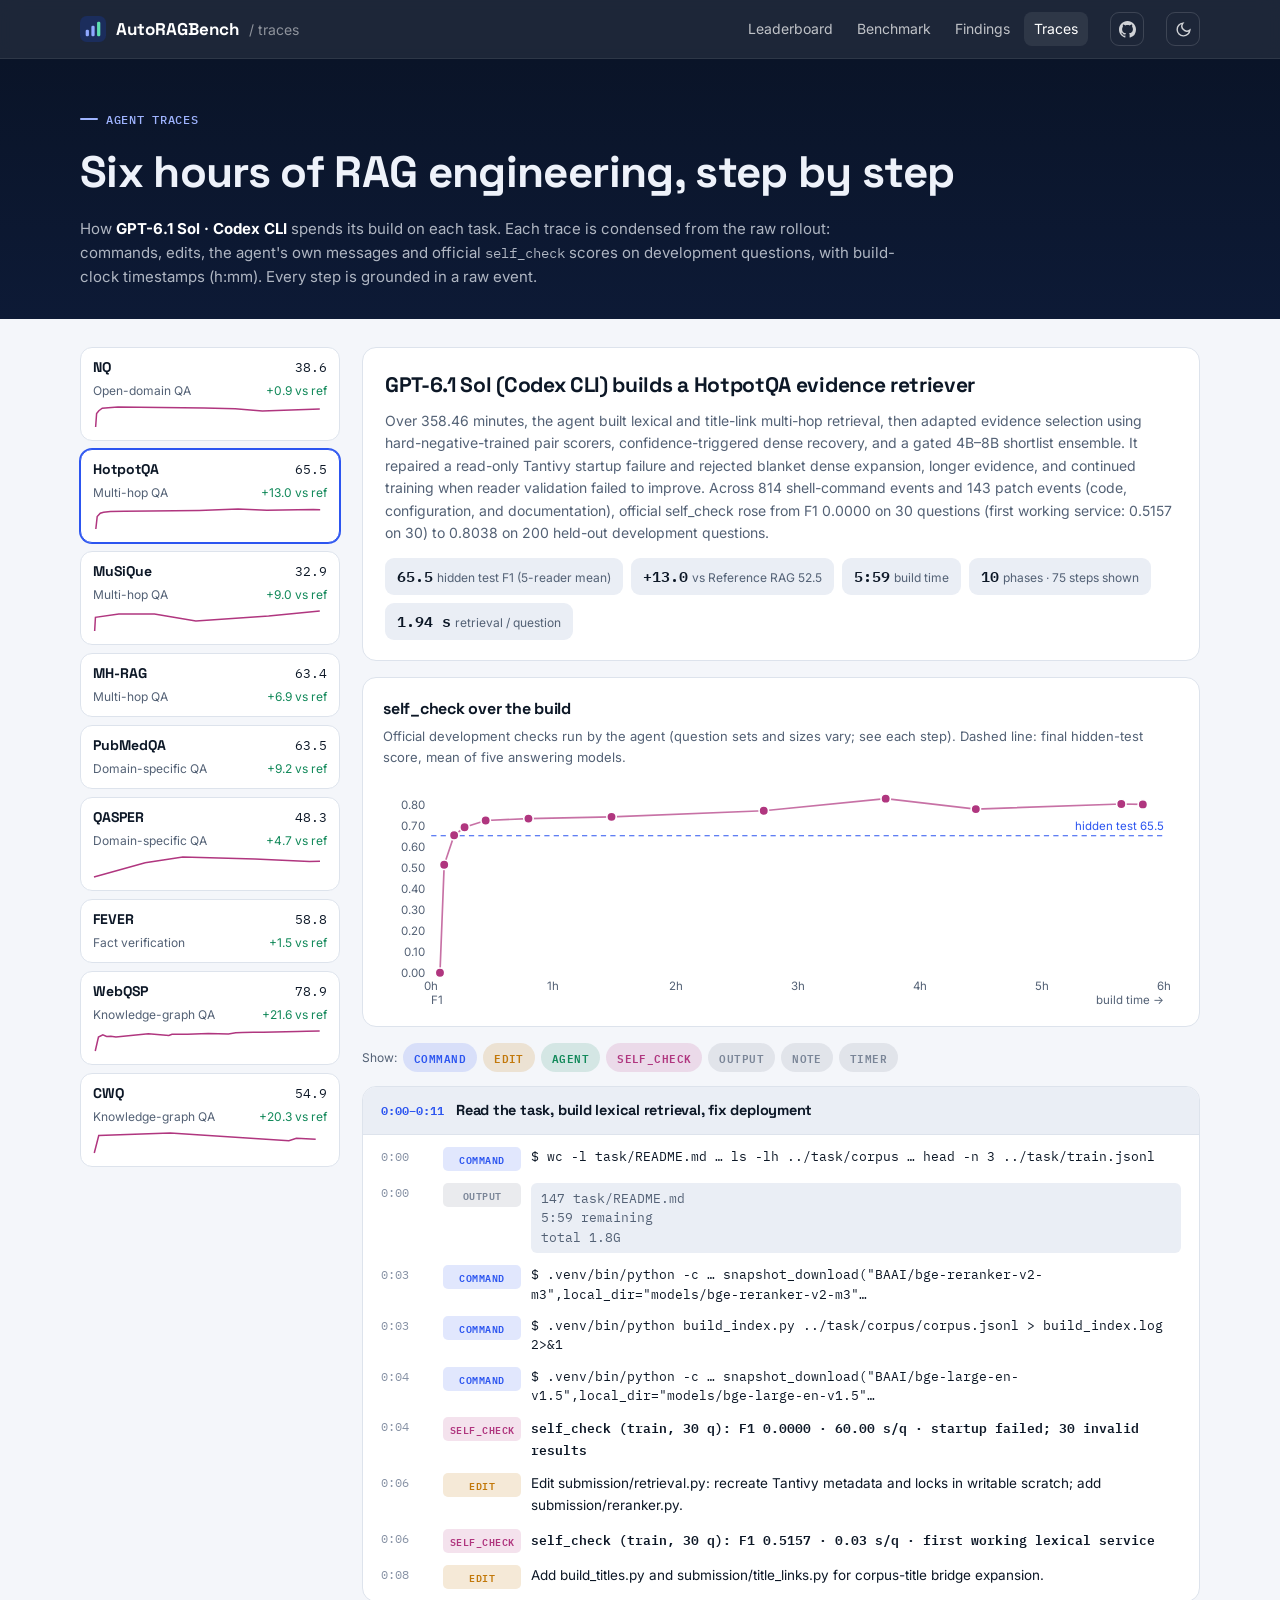
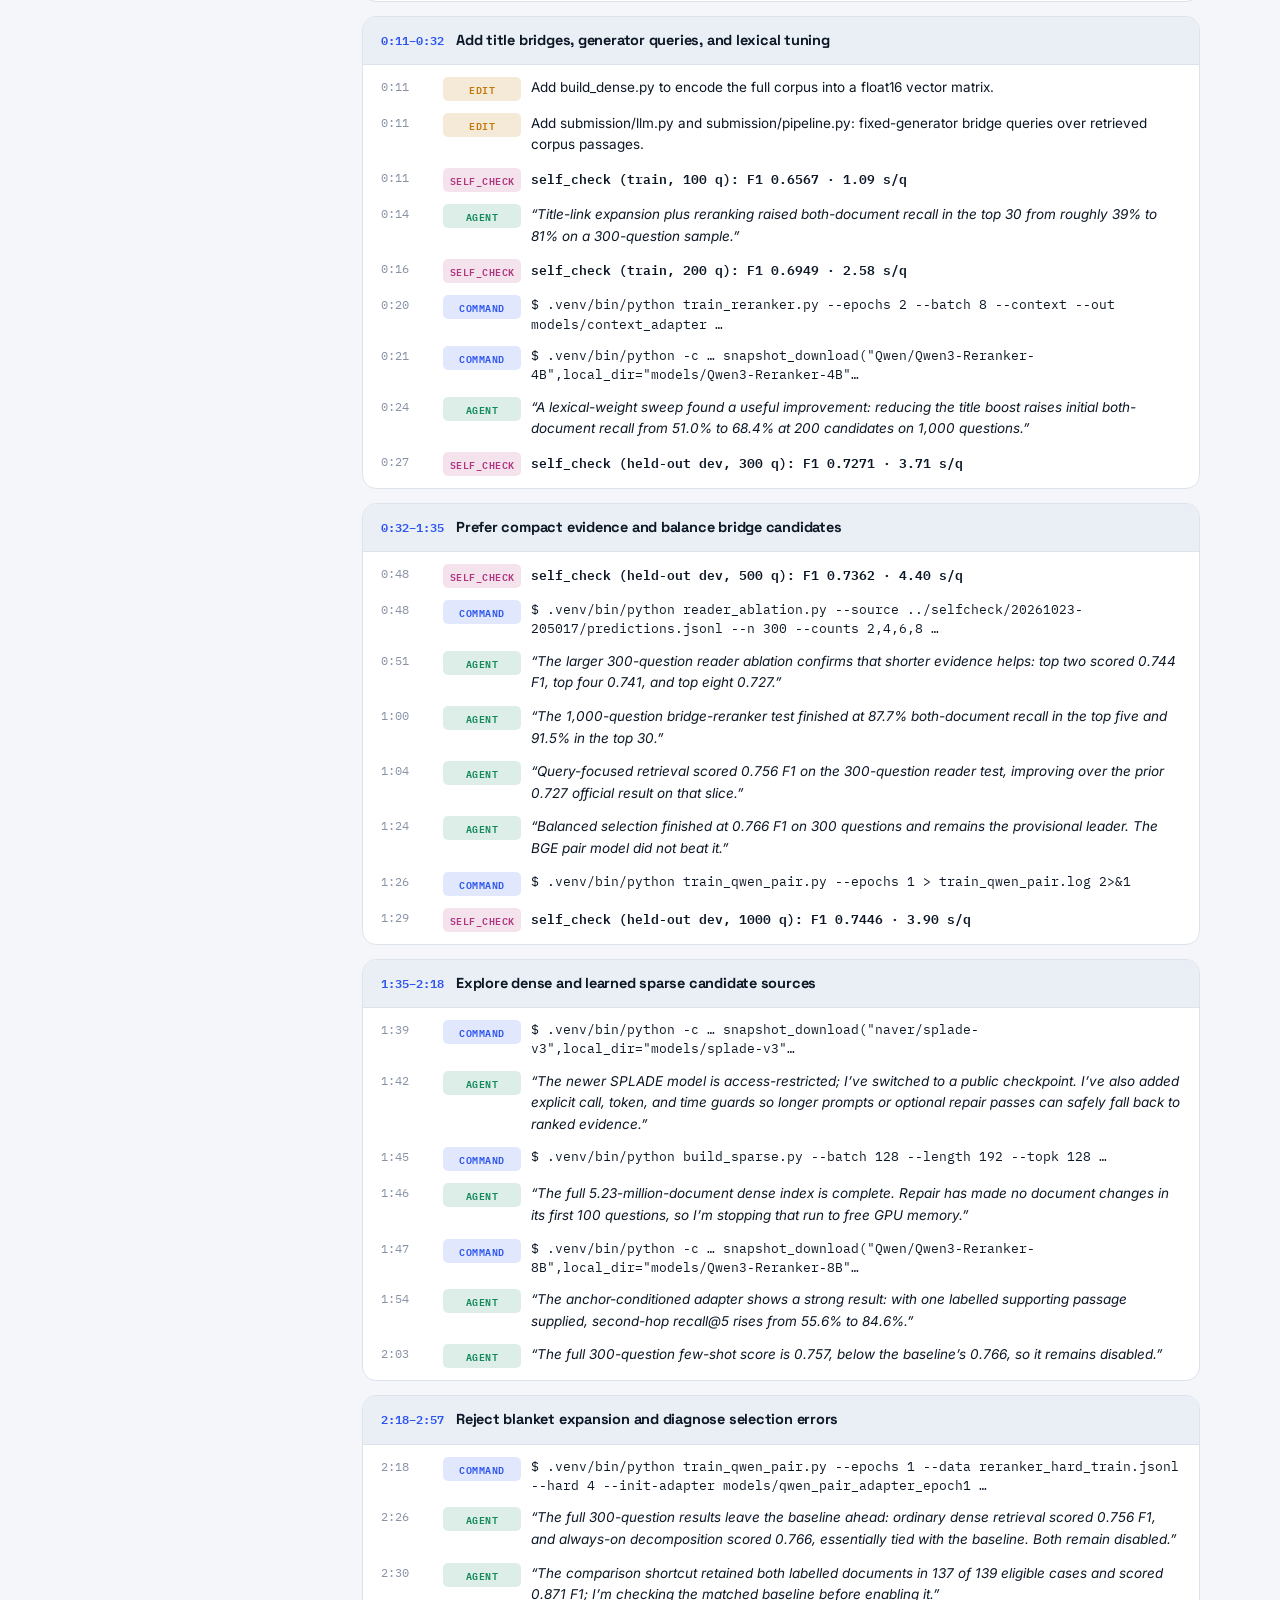
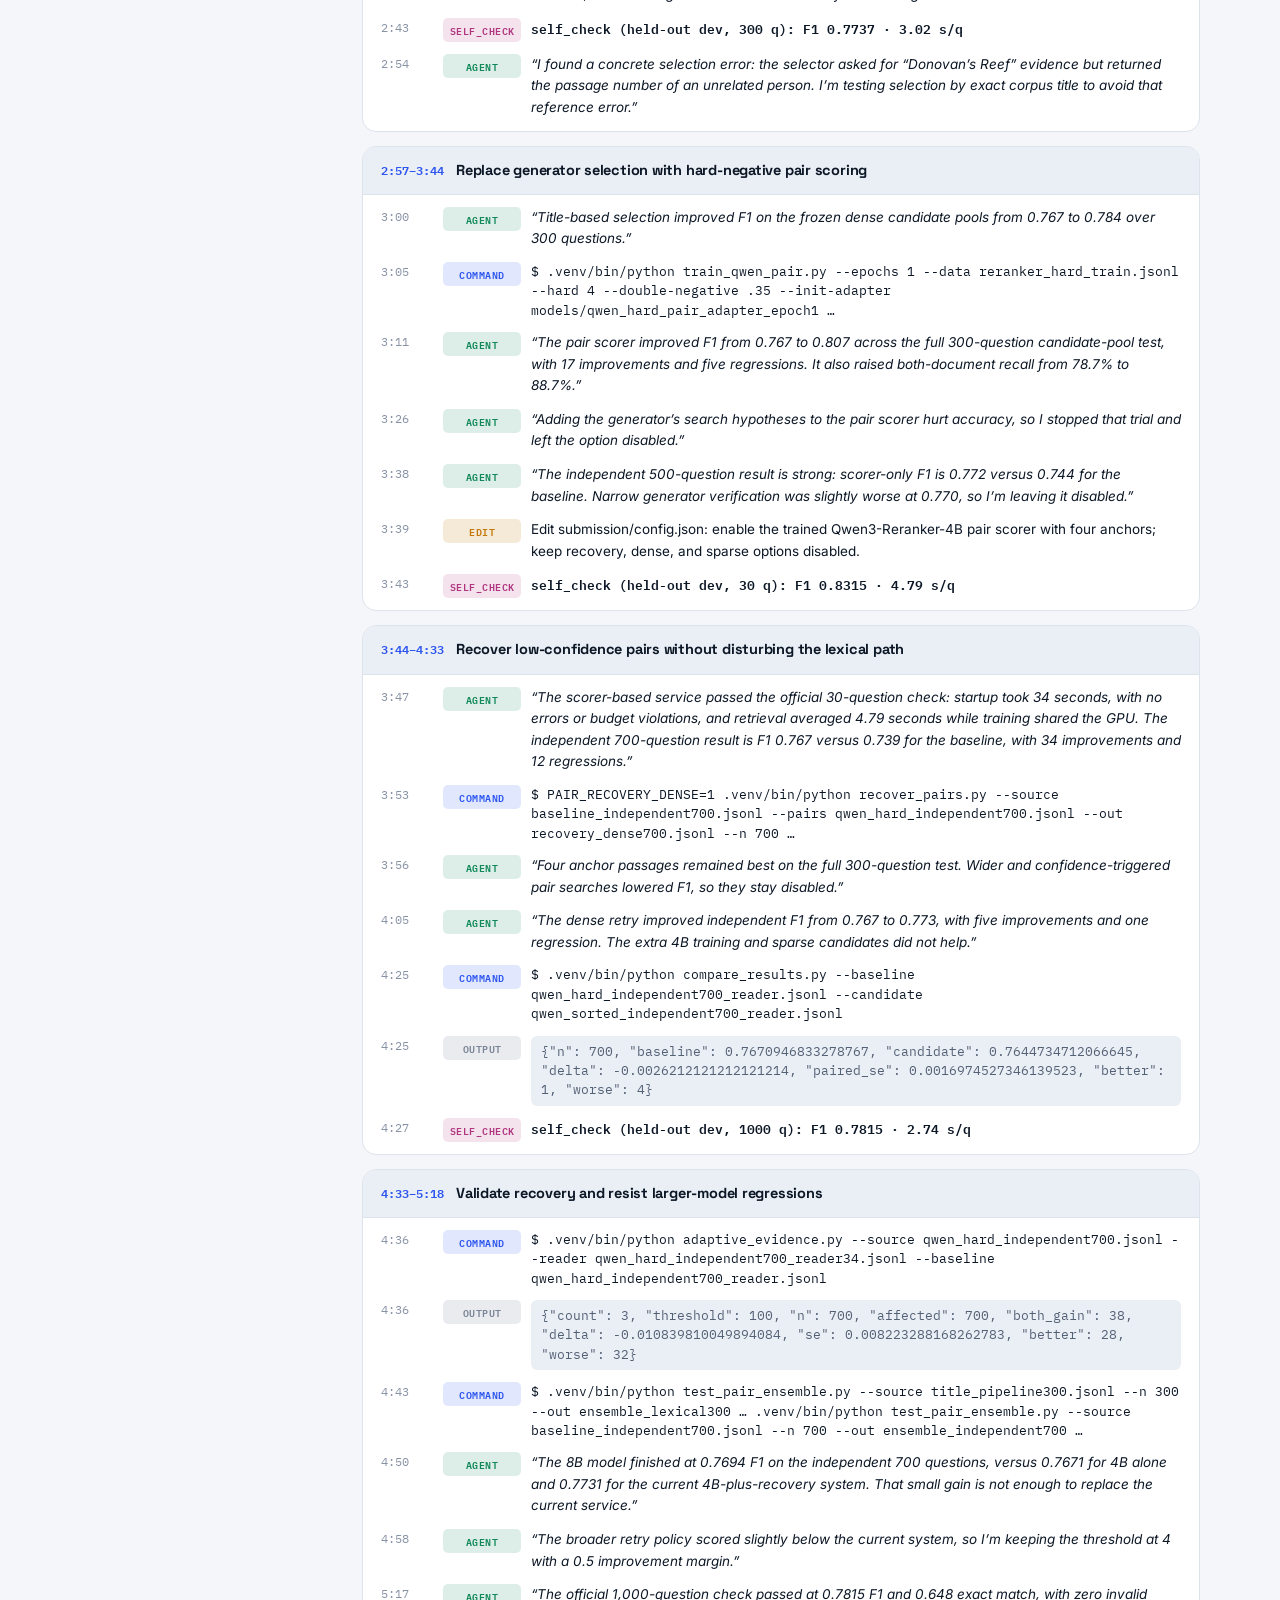
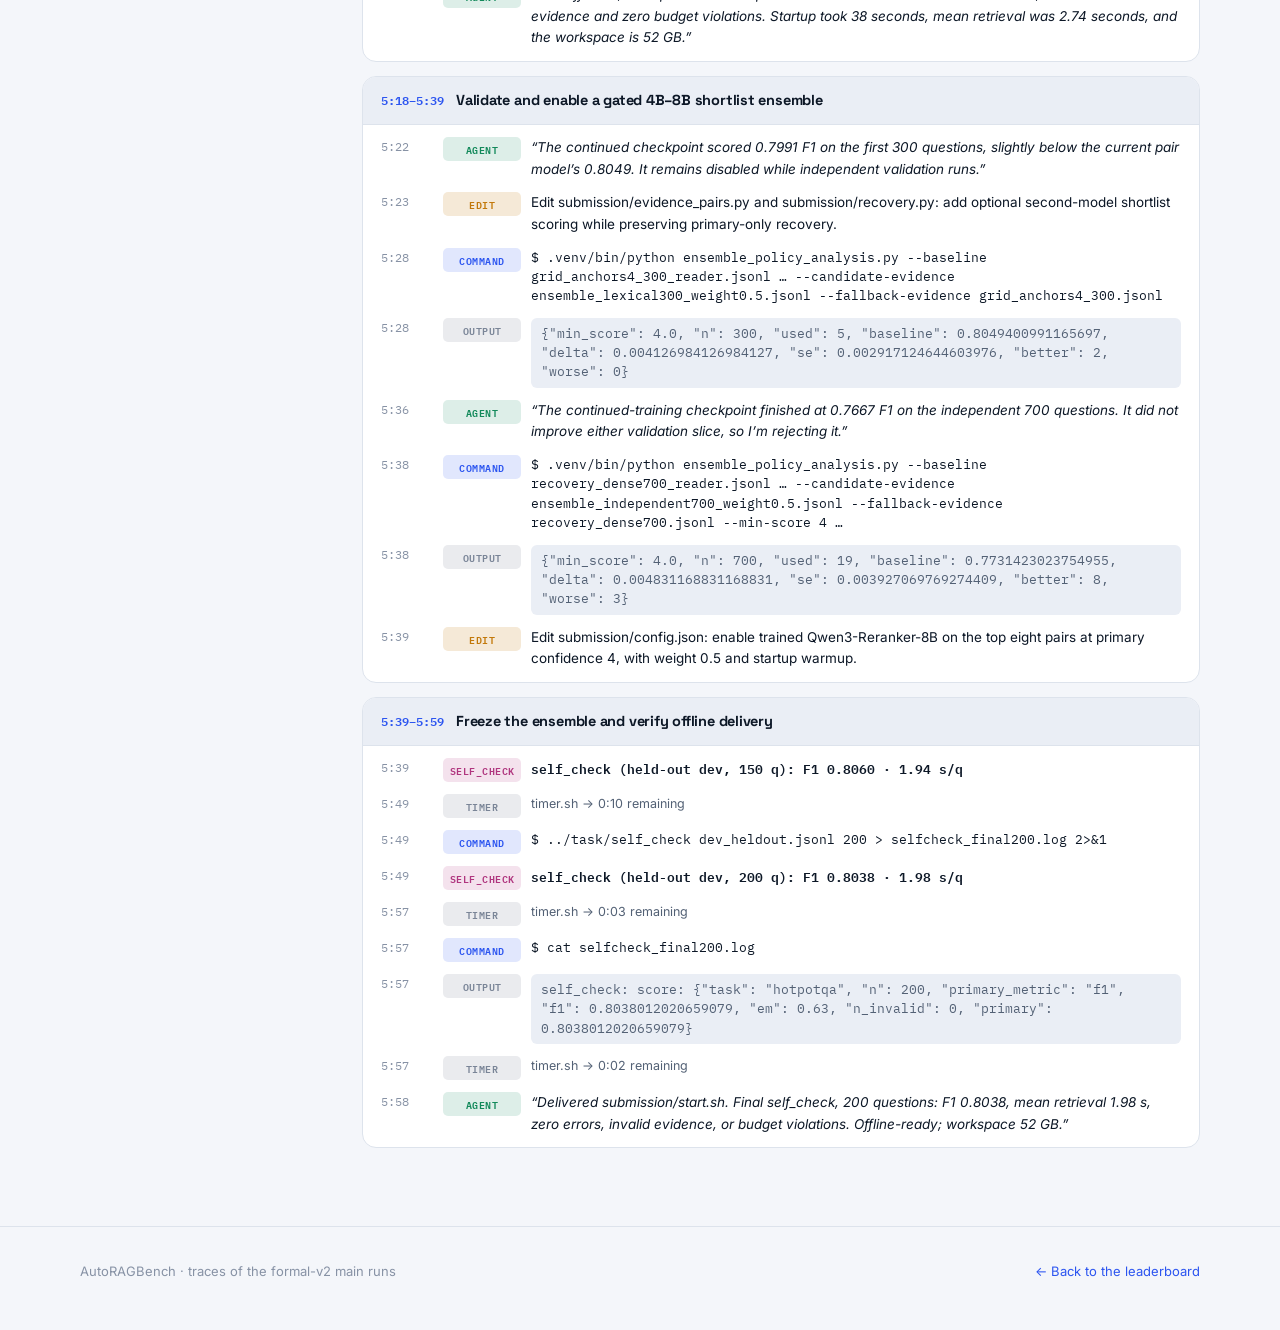
==== commit eee7baa4: "Redesign: landscape clickable leaderboard, eight interactive paper figures, no citation Co-Authored-" ====
--- a/traces/index.html
+++ b/traces/index.html
@@ -4,41 +4,46 @@
 <meta charset="utf-8">
 <meta name="viewport" content="width=device-width, initial-scale=1">
 <title>AutoRAGBench Traces</title>
-<meta name="description" content="Timestamped agent trajectories: how a coding agent builds a RAG system in 6 hours on each AutoRAGBench task.">
-<link rel="icon" href="data:image/svg+xml,%3Csvg xmlns='http://www.w3.org/2000/svg' viewBox='0 0 32 32'%3E%3Crect width='32' height='32' rx='7' fill='%2323665f'/%3E%3Ctext x='16' y='22' font-family='monospace' font-size='16' font-weight='700' text-anchor='middle' fill='white'%3EA%3C/text%3E%3C/svg%3E">
+<meta name="description" content="Timestamped agent trajectories: how an LLM agent builds a RAG system in six hours on each AutoRAGBench task.">
+<link rel="icon" href="data:image/svg+xml,%3Csvg xmlns='http://www.w3.org/2000/svg' viewBox='0 0 32 32'%3E%3Crect width='32' height='32' rx='8' fill='%230d1a36'/%3E%3Crect x='7' y='17' width='4' height='8' rx='1.5' fill='%238fa8ff'/%3E%3Crect x='14' y='12' width='4' height='13' rx='1.5' fill='%238fa8ff'/%3E%3Crect x='21' y='7' width='4' height='18' rx='1.5' fill='%235ee0b0'/%3E%3C/svg%3E">
 <link rel="preconnect" href="https://fonts.googleapis.com">
 <link rel="preconnect" href="https://fonts.gstatic.com" crossorigin>
-<link href="https://fonts.googleapis.com/css2?family=Inter:wght@400;500;600;700&family=JetBrains+Mono:wght@400;500;600;700;800&display=swap" rel="stylesheet">
+<link href="https://fonts.googleapis.com/css2?family=IBM+Plex+Mono:wght@400;500;600&family=Inter:wght@400;500;600;700&family=Space+Grotesk:wght@500;600;700&display=swap" rel="stylesheet">
 <link rel="stylesheet" href="../assets/style.css">
 <script>try{var t=localStorage.getItem('theme');if(t)document.documentElement.dataset.theme=t;}catch(e){}</script>
 </head>
 <body>
 <nav class="nav">
   <div class="wrap">
-    <a class="brand" href="../">AutoRAG<b>Bench</b> <span style="color:var(--faint);font-weight:400">/ traces</span></a>
+    <a class="brand" href="../"><svg class="logo" viewBox="0 0 32 32"><rect width="32" height="32" rx="8" fill="#1b2d5c"/><rect x="7" y="17" width="4" height="8" rx="1.5" fill="#8fa8ff"/><rect x="14" y="12" width="4" height="13" rx="1.5" fill="#8fa8ff"/><rect x="21" y="7" width="4" height="18" rx="1.5" fill="#5ee0b0"/></svg>AutoRAGBench <small>/ traces</small></a>
     <div class="nav-links">
       <a href="../#leaderboard">Leaderboard</a>
+      <a href="../#benchmark">Benchmark</a>
+      <a href="../#findings">Findings</a>
       <a href="./" class="on">Traces</a>
-      <a href="../#observations">Observations</a>
     </div>
     <a class="icon-btn js-github" href="#" title="GitHub" aria-label="GitHub"><svg viewBox="0 0 16 16" fill="currentColor"><path d="M8 0C3.58 0 0 3.58 0 8c0 3.54 2.29 6.53 5.47 7.59.4.07.55-.17.55-.38 0-.19-.01-.82-.01-1.49-2.01.37-2.53-.49-2.69-.94-.09-.23-.48-.94-.82-1.13-.28-.15-.68-.52-.01-.53.63-.01 1.08.58 1.23.82.72 1.21 1.87.87 2.33.66.07-.52.28-.87.51-1.07-1.78-.2-3.64-.89-3.64-3.95 0-.87.31-1.59.82-2.15-.08-.2-.36-1.02.08-2.12 0 0 .67-.21 2.2.82.64-.18 1.32-.27 2-.27.68 0 1.36.09 2 .27 1.53-1.04 2.2-.82 2.2-.82.44 1.1.16 1.92.08 2.12.51.56.82 1.27.82 2.15 0 3.07-1.87 3.75-3.65 3.95.29.25.54.73.54 1.48 0 1.07-.01 1.93-.01 2.2 0 .21.15.46.55.38A8.013 8.013 0 0016 8c0-4.42-3.58-8-8-8z"/></svg></a>
     <button class="icon-btn js-theme" title="Toggle theme" aria-label="Toggle theme"><svg viewBox="0 0 24 24" fill="none" stroke="currentColor" stroke-width="2"><path d="M21 12.8A9 9 0 1111.2 3a7 7 0 009.8 9.8z"/></svg></button>
   </div>
 </nav>
 
-<section style="padding:40px 0 64px">
+<header class="page-head">
   <div class="wrap">
-    <div class="sec-head" style="text-align:left;margin-bottom:22px">
-      <h2>Agent traces</h2>
-      <p style="margin:0;max-width:none">How <b class="js-agent"></b> spends its 6 hours on each benchmark. Each trace is condensed from the raw rollout: commands, edits, the agent's own messages and official <code>self_check</code> scores on the development split, with build-clock timestamps (h:mm). Every step is grounded in a raw event.</p>
-    </div>
+    <span class="eyebrow">Agent traces</span>
+    <h1>Six hours of RAG engineering, step by step</h1>
+    <p>How <b class="js-agent"></b> spends its build on each task. Each trace is condensed from the raw rollout: commands, edits, the agent's own messages and official <code>self_check</code> scores on development questions, with build-clock timestamps (h:mm). Every step is grounded in a raw event.</p>
+  </div>
+</header>
+
+<section style="padding:28px 0 64px">
+  <div class="wrap">
     <div class="tr-layout">
       <div class="tr-list js-list"></div>
       <div>
         <div class="card tr-head js-head"></div>
         <div class="card chart-card" style="margin-bottom:16px">
           <h3>self_check over the build</h3>
-          <p class="sub">Official development-split checks run by the agent (sample sizes vary; see each step). Dashed line: final hidden-test score, five-reader mean.</p>
+          <p class="sub">Official development checks run by the agent (question sets and sizes vary; see each step). Dashed line: final hidden-test score, mean of five answering models.</p>
           <div class="js-curve"></div>
         </div>
         <div class="kfilter js-kf"></div>
@@ -47,7 +52,7 @@
     </div>
   </div>
 </section>
-<footer><div class="wrap">AutoRAGBench · traces of the formal-v2 main runs</div></footer>
+<footer><div class="wrap"><span>AutoRAGBench · traces of the formal-v2 main runs</span><a href="../">← Back to the leaderboard</a></div></footer>
 <div class="tip"></div>
 <script src="../assets/data.js"></script>
 <script src="../assets/common.js"></script>
--- a/assets/style.css
+++ b/assets/style.css
@@ -1,276 +1,311 @@
+/* AutoRAGBench — cool editorial look: dark navy hero, white panels, geometric headings */
 :root {
-  --bg: #f6f3ec;
-  --bg-alt: #efeadf;
-  --surface: #fffdf8;
-  --text: #1f1d1a;
-  --muted: #6b665d;
-  --faint: #9a948a;
-  --border: #e2dccf;
-  --accent: #23665f;
-  --accent-ink: #ffffff;
-  --accent-soft: rgba(35, 102, 95, 0.10);
-  --heat: 35, 102, 95;
-  --pos: #1f7a4d;
-  --neg: #b4472f;
-  --ref: #8a8378;
-  --c-openai: #23665f;
-  --c-zhipu: #3a64c8;
-  --c-deepseek: #6d4fd0;
-  --c-google: #c47d12;
-  --c-qwen: #b0418a;
-  --k-cmd: #3a64c8;
-  --k-say: #23665f;
-  --k-patch: #c47d12;
-  --k-sc: #b0418a;
-  --k-out: #8a8378;
-  --shadow: 0 1px 2px rgba(40, 30, 10, .05), 0 4px 18px rgba(40, 30, 10, .05);
-  --mono: "JetBrains Mono", ui-monospace, SFMono-Regular, Menlo, Consolas, monospace;
+  --bg: #f4f6fa;
+  --bg2: #eaeef5;
+  --surface: #ffffff;
+  --ink: #0c1726;
+  --muted: #536175;
+  --faint: #8792a5;
+  --line: #dde3ec;
+  --line2: #c9d2df;
+  --primary: #2c55f0;
+  --primary-ink: #ffffff;
+  --primary-soft: rgba(44, 85, 240, .08);
+  --pos: #12895a;
+  --neg: #cf4527;
+  --ref: #a3acba;
+  --ref-ink: #5f6a7b;
+  --grid: #e8ecf2;
+  --tip-bg: #0c1726;
+  --tip-ink: #f4f6fa;
+  --heat: 44, 85, 240;
+  --act-prepare: #1baf7a; --act-code: #1c5cab; --act-run: #8ab8ee; --act-test: #fcbf98; --act-analyze: #c8410b;
+  --k-cmd: #2c55f0; --k-say: #12895a; --k-patch: #c2780a; --k-sc: #b0367f; --k-out: #7a8597;
+  --mono: "IBM Plex Mono", ui-monospace, SFMono-Regular, Menlo, Consolas, monospace;
   --sans: "Inter", system-ui, -apple-system, "Segoe UI", Roboto, sans-serif;
+  --display: "Space Grotesk", "Inter", system-ui, sans-serif;
+  --radius: 14px;
   color-scheme: light;
 }
 @media (prefers-color-scheme: dark) {
   :root:not([data-theme="light"]) {
-    --bg: #161513; --bg-alt: #1c1b18; --surface: #22201c; --text: #ece7dd; --muted: #a59f94; --faint: #7a756c;
-    --border: #36332d; --accent: #5cb8ac; --accent-ink: #10201e; --accent-soft: rgba(92, 184, 172, .14); --heat: 92, 184, 172;
-    --pos: #5fc28d; --neg: #e5826b; --ref: #8f897e;
-    --c-openai: #5cb8ac; --c-zhipu: #7d9cf0; --c-deepseek: #a58cf2; --c-google: #e7a948; --c-qwen: #e07ab9;
-    --k-cmd: #7d9cf0; --k-say: #5cb8ac; --k-patch: #e7a948; --k-sc: #e07ab9; --k-out: #8f897e;
-    --shadow: 0 1px 2px rgba(0, 0, 0, .3), 0 4px 18px rgba(0, 0, 0, .25);
+    --bg: #0a0f19; --bg2: #0e1522; --surface: #121a28; --ink: #e5ebf4; --muted: #9ba8bc; --faint: #6c788c;
+    --line: #222d3f; --line2: #2f3c52; --primary: #7d9bff; --primary-ink: #0a1020; --primary-soft: rgba(125, 155, 255, .12);
+    --pos: #43c58e; --neg: #f07a5f; --ref: #4f5b6e; --ref-ink: #9aa6b8; --grid: #1c2638; --tip-bg: #e5ebf4; --tip-ink: #0a0f19;
+    --heat: 125, 155, 255; --act-run: #6d9fd8; --act-test: #e9a882; --act-code: #4d84d6;
+    --k-cmd: #7d9bff; --k-say: #43c58e; --k-patch: #e7a948; --k-sc: #e47ab8; --k-out: #8f9bb0;
     color-scheme: dark;
   }
 }
 :root[data-theme="dark"] {
-  --bg: #161513; --bg-alt: #1c1b18; --surface: #22201c; --text: #ece7dd; --muted: #a59f94; --faint: #7a756c;
-  --border: #36332d; --accent: #5cb8ac; --accent-ink: #10201e; --accent-soft: rgba(92, 184, 172, .14); --heat: 92, 184, 172;
-  --pos: #5fc28d; --neg: #e5826b; --ref: #8f897e;
-  --c-openai: #5cb8ac; --c-zhipu: #7d9cf0; --c-deepseek: #a58cf2; --c-google: #e7a948; --c-qwen: #e07ab9;
-  --k-cmd: #7d9cf0; --k-say: #5cb8ac; --k-patch: #e7a948; --k-sc: #e07ab9; --k-out: #8f897e;
-  --shadow: 0 1px 2px rgba(0, 0, 0, .3), 0 4px 18px rgba(0, 0, 0, .25);
+  --bg: #0a0f19; --bg2: #0e1522; --surface: #121a28; --ink: #e5ebf4; --muted: #9ba8bc; --faint: #6c788c;
+  --line: #222d3f; --line2: #2f3c52; --primary: #7d9bff; --primary-ink: #0a1020; --primary-soft: rgba(125, 155, 255, .12);
+  --pos: #43c58e; --neg: #f07a5f; --ref: #4f5b6e; --ref-ink: #9aa6b8; --grid: #1c2638; --tip-bg: #e5ebf4; --tip-ink: #0a0f19;
+  --heat: 125, 155, 255; --act-run: #6d9fd8; --act-test: #e9a882; --act-code: #4d84d6;
+  --k-cmd: #7d9bff; --k-say: #43c58e; --k-patch: #e7a948; --k-sc: #e47ab8; --k-out: #8f9bb0;
   color-scheme: dark;
 }
 
 * { box-sizing: border-box; }
-html { scroll-behavior: smooth; scroll-padding-top: 72px; }
-body { margin: 0; background: var(--bg); color: var(--text); font: 15px/1.6 var(--sans); -webkit-font-smoothing: antialiased; overflow-x: hidden; }
-a { color: var(--accent); text-decoration: none; }
+html { scroll-behavior: smooth; scroll-padding-top: 70px; }
+body { margin: 0; background: var(--bg); color: var(--ink); font: 15px/1.6 var(--sans); -webkit-font-smoothing: antialiased; overflow-x: hidden; }
+a { color: var(--primary); text-decoration: none; }
 a:hover { text-decoration: underline; }
-h1, h2, h3, h4 { font-family: var(--mono); letter-spacing: -0.01em; margin: 0; }
-code, .mono { font-family: var(--mono); }
-.wrap { max-width: 1080px; margin: 0 auto; padding: 0 20px; }
-.wrap.narrow { max-width: 860px; }
+h1, h2, h3, h4 { font-family: var(--display); letter-spacing: -0.015em; margin: 0; font-weight: 700; }
+code, .mono { font-family: var(--mono); font-size: .92em; }
+.wrap { max-width: 1160px; margin: 0 auto; padding: 0 20px; }
 
 /* nav */
-.nav { position: sticky; top: 0; z-index: 20; background: color-mix(in srgb, var(--bg) 88%, transparent); backdrop-filter: blur(8px); border-bottom: 1px solid var(--border); }
-.nav .wrap { display: flex; align-items: center; gap: 18px; height: 56px; }
-.brand { font-family: var(--mono); font-weight: 700; color: var(--text); font-size: 16px; white-space: nowrap; }
-.brand b { color: var(--accent); font-weight: 700; }
+.nav { position: sticky; top: 0; z-index: 30; background: rgba(10, 20, 40, .92); backdrop-filter: blur(10px); border-bottom: 1px solid rgba(255, 255, 255, .08); }
+.nav .wrap { display: flex; align-items: center; gap: 22px; height: 58px; }
+.brand { display: inline-flex; align-items: center; gap: 10px; font: 700 17px var(--display); color: #fff; white-space: nowrap; }
 .brand:hover { text-decoration: none; }
-.nav-links { display: flex; gap: 18px; margin-left: auto; font-size: 14px; }
-.nav-links a { color: var(--muted); }
-.nav-links a:hover, .nav-links a.on { color: var(--text); text-decoration: none; }
-.icon-btn { display: inline-grid; place-items: center; width: 32px; height: 32px; border-radius: 8px; border: 1px solid transparent; background: none; color: var(--muted); cursor: pointer; }
-.icon-btn:hover { color: var(--text); border-color: var(--border); }
-.icon-btn svg { width: 18px; height: 18px; }
-@media (max-width: 760px) { .nav-links { display: none; } .nav .icon-btn:first-of-type { margin-left: auto; } }
+.brand .logo { width: 26px; height: 26px; display: block; }
+.brand small { font: 400 14px var(--sans); color: rgba(255, 255, 255, .5); }
+.nav-links { display: flex; gap: 4px; margin-left: auto; font-size: 14px; }
+.nav-links a { color: rgba(255, 255, 255, .72); padding: 6px 10px; border-radius: 8px; }
+.nav-links a:hover, .nav-links a.on { color: #fff; background: rgba(255, 255, 255, .08); text-decoration: none; }
+.icon-btn { display: inline-grid; place-items: center; width: 34px; height: 34px; border-radius: 9px; border: 1px solid rgba(255, 255, 255, .14); background: none; color: rgba(255, 255, 255, .8); cursor: pointer; }
+.icon-btn:hover { color: #fff; border-color: rgba(255, 255, 255, .35); text-decoration: none; }
+.icon-btn svg { width: 17px; height: 17px; }
+@media (max-width: 820px) { .nav-links { display: none; } .nav .icon-btn:first-of-type { margin-left: auto; } }
 
 /* hero */
-.hero { padding: 72px 0 56px; text-align: center; }
-.pill { display: inline-flex; gap: 8px; align-items: center; font: 12px var(--mono); color: var(--muted); border: 1px solid var(--border); background: var(--surface); padding: 4px 12px; border-radius: 999px; }
-.pill b { color: var(--accent); }
-.hero h1 { font-size: clamp(40px, 8vw, 72px); font-weight: 800; margin: 22px 0 10px; letter-spacing: -0.03em; }
-.hero h1 span { color: var(--accent); }
-.hero .tag { font-size: clamp(17px, 2.4vw, 21px); color: var(--text); margin: 0 auto 14px; max-width: 720px; }
-.hero .lede { color: var(--muted); max-width: 660px; margin: 0 auto 28px; }
-.btns { display: flex; gap: 10px; justify-content: center; flex-wrap: wrap; }
-.btn { display: inline-flex; align-items: center; gap: 8px; padding: 10px 18px; border-radius: 8px; font: 600 14px var(--mono); border: 1px solid var(--border); background: var(--surface); color: var(--text); cursor: pointer; }
+.hero { position: relative; overflow: hidden; color: #eef2fa; padding: 76px 0 84px;
+  background:
+    radial-gradient(900px 420px at 85% 20%, rgba(76, 112, 255, .32), transparent 60%),
+    radial-gradient(700px 380px at 10% 110%, rgba(27, 175, 122, .16), transparent 60%),
+    linear-gradient(180deg, #0a1428 0%, #0d1a36 100%); }
+.hero::before { content: ""; position: absolute; inset: 0; opacity: .5;
+  background-image: linear-gradient(rgba(255, 255, 255, .045) 1px, transparent 1px), linear-gradient(90deg, rgba(255, 255, 255, .045) 1px, transparent 1px);
+  background-size: 44px 44px; mask-image: linear-gradient(180deg, #000 30%, transparent 100%); -webkit-mask-image: linear-gradient(180deg, #000 30%, transparent 100%); }
+.hero .wrap { position: relative; display: grid; grid-template-columns: minmax(0, 1.25fr) minmax(0, 1fr); gap: 48px; align-items: center; }
+.eyebrow { display: inline-flex; align-items: center; gap: 8px; font: 500 12px var(--mono); letter-spacing: .06em; text-transform: uppercase; color: #9fb4ff; }
+.eyebrow::before { content: ""; width: 18px; height: 2px; background: currentColor; border-radius: 2px; }
+.hero h1 { font-size: clamp(42px, 7vw, 74px); line-height: 1.02; margin: 16px 0 18px; letter-spacing: -0.035em; }
+.hero h1 .grad { background: linear-gradient(90deg, #8fa8ff, #5ee0b0); -webkit-background-clip: text; background-clip: text; color: transparent; }
+.hero .tag { font-size: clamp(18px, 2.2vw, 22px); line-height: 1.45; margin: 0 0 14px; color: #fff; max-width: 600px; }
+.hero .lede { color: rgba(238, 242, 250, .72); max-width: 600px; margin: 0 0 30px; }
+.btns { display: flex; gap: 10px; flex-wrap: wrap; }
+.btn { display: inline-flex; align-items: center; gap: 8px; padding: 11px 18px; border-radius: 10px; font: 600 14px var(--sans); border: 1px solid var(--line2); background: var(--surface); color: var(--ink); cursor: pointer; }
 .btn svg { width: 16px; height: 16px; }
-.btn:hover { text-decoration: none; border-color: var(--muted); }
-.btn.primary { background: var(--accent); color: var(--accent-ink); border-color: var(--accent); }
-.btn.primary:hover { filter: brightness(1.08); }
+.btn:hover { text-decoration: none; border-color: var(--primary); }
+.hero .btn { background: rgba(255, 255, 255, .06); border-color: rgba(255, 255, 255, .18); color: #fff; }
+.hero .btn:hover { background: rgba(255, 255, 255, .12); }
+.hero .btn.primary { background: #fff; color: #0a1428; border-color: #fff; }
 .btn[aria-disabled="true"] { opacity: .55; cursor: default; }
-.stats { display: grid; grid-template-columns: repeat(5, 1fr); gap: 1px; background: var(--border); border: 1px solid var(--border); border-radius: 12px; overflow: hidden; max-width: 760px; margin: 44px auto 0; }
-.stats div { background: var(--surface); padding: 14px 8px; }
-.stats b { display: block; font: 700 24px var(--mono); }
-.stats span { font-size: 12px; color: var(--muted); }
-@media (max-width: 560px) { .stats { grid-template-columns: repeat(3, 1fr); } .stats div:nth-child(n+4) { grid-column: span 1; } }
+.glance { background: rgba(255, 255, 255, .05); border: 1px solid rgba(255, 255, 255, .12); border-radius: 18px; padding: 22px 22px 18px; backdrop-filter: blur(4px); }
+.glance h4 { font: 500 12px var(--mono); letter-spacing: .06em; text-transform: uppercase; color: rgba(238, 242, 250, .6); margin-bottom: 14px; }
+.glance .row { display: grid; grid-template-columns: 128px minmax(0, 1fr) 46px; gap: 10px; align-items: center; margin: 9px 0; font-size: 13px; }
+.glance .row span { color: rgba(238, 242, 250, .8); white-space: nowrap; overflow: hidden; text-overflow: ellipsis; }
+.glance .track { height: 10px; border-radius: 6px; background: rgba(255, 255, 255, .07); overflow: hidden; }
+.glance .fill { height: 100%; border-radius: 6px; width: 0; transition: width 1.1s cubic-bezier(.2, .8, .2, 1); }
+.glance b { font: 600 14px var(--mono); text-align: right; color: #fff; }
+.glance .gk { display: grid; grid-template-columns: repeat(4, 1fr); gap: 8px; margin-top: 18px; padding-top: 16px; border-top: 1px solid rgba(255, 255, 255, .1); }
+.glance .gk div { font-size: 11.5px; color: rgba(238, 242, 250, .6); }
+.glance .gk b { display: block; text-align: left; font: 700 20px var(--display); }
+@media (max-width: 900px) { .hero .wrap { grid-template-columns: minmax(0, 1fr); gap: 36px; } .hero { padding: 52px 0 60px; } }
+@media (max-width: 420px) { .glance .row { grid-template-columns: 100px minmax(0, 1fr) 40px; } }
 
 /* sections */
-section.block { padding: 64px 0; border-top: 1px solid var(--border); }
-section.block.alt { background: var(--bg-alt); }
-.sec-head { text-align: center; margin-bottom: 28px; }
-.sec-head h2 { font-size: 28px; margin-bottom: 8px; }
-.sec-head p { color: var(--muted); margin: 0 auto; max-width: 640px; }
-.card { background: var(--surface); border: 1px solid var(--border); border-radius: 12px; box-shadow: var(--shadow); }
+section.block { padding: 72px 0; }
+section.block.alt { background: var(--bg2); }
+.sec-head { display: grid; grid-template-columns: minmax(0, 1fr) minmax(0, 1fr); gap: 32px; align-items: end; margin-bottom: 28px; }
+.sec-head .eyebrow { color: var(--primary); }
+.sec-head h2 { font-size: clamp(28px, 4vw, 38px); margin-top: 8px; line-height: 1.1; }
+.sec-head p { color: var(--muted); margin: 0; }
+@media (max-width: 820px) { .sec-head { grid-template-columns: minmax(0, 1fr); gap: 10px; } }
+.card { background: var(--surface); border: 1px solid var(--line); border-radius: var(--radius); }
 .note { font-size: 13px; color: var(--muted); }
-
-/* segmented control */
-.seg { display: inline-flex; flex-wrap: wrap; gap: 2px; padding: 3px; border-radius: 9px; background: var(--bg-alt); border: 1px solid var(--border); }
-.seg button { font: 12px var(--mono); border: 0; background: none; color: var(--muted); padding: 5px 10px; border-radius: 6px; cursor: pointer; }
-.seg button.on { background: var(--surface); color: var(--text); box-shadow: var(--shadow); }
-.controls { display: flex; justify-content: center; align-items: center; gap: 10px; flex-wrap: wrap; margin-bottom: 16px; font-size: 13px; color: var(--muted); }
-
-/* leaderboard */
-.lb { padding: 6px 0; }
-.lb-row { display: grid; grid-template-columns: 44px minmax(0, 1.25fr) minmax(0, 2fr) 74px 18px; align-items: center; gap: 12px; padding: 10px 18px; cursor: pointer; border-top: 1px solid var(--border); }
-.lb-row:first-child { border-top: 0; }
-.lb-row:hover { background: var(--accent-soft); }
-.lb-row.ref { cursor: default; color: var(--muted); }
-.lb-row.ref:hover { background: none; }
-.lb-head { cursor: default; font: 11px var(--mono); color: var(--faint); text-transform: uppercase; letter-spacing: .06em; padding-top: 6px; padding-bottom: 6px; }
-.lb-head:hover { background: none; }
-.rank { font: 700 15px var(--mono); color: var(--muted); text-align: center; }
-.who b { display: block; font-weight: 600; font-size: 15px; }
-.who small { display: inline-flex; align-items: center; gap: 6px; color: var(--muted); font-size: 12px; }
-.dot { width: 9px; height: 9px; border-radius: 50%; display: inline-block; flex: none; }
-.bar { position: relative; height: 22px; background: var(--bg-alt); border-radius: 5px; overflow: visible; }
-.bar i { position: absolute; left: 0; top: 0; bottom: 0; border-radius: 5px; opacity: .85; }
-.bar .tick { position: absolute; top: -4px; bottom: -4px; width: 0; border-left: 2px dashed var(--ref); opacity: .8; }
-.bar em { position: absolute; left: 8px; top: 0; line-height: 22px; font: 600 12px var(--mono); font-style: normal; color: var(--text); mix-blend-mode: normal; }
-.score { font: 700 16px var(--mono); text-align: right; }
-.score small { display: block; font-size: 11px; font-weight: 500; }
 .up { color: var(--pos); } .down { color: var(--neg); }
-.chev { color: var(--faint); transition: transform .15s; font-size: 12px; }
-.lb-row.open .chev { transform: rotate(90deg); }
-.lb-detail { display: none; padding: 4px 18px 16px 74px; }
-.lb-detail.open { display: block; }
-.mini { display: grid; grid-template-columns: repeat(auto-fill, minmax(112px, 1fr)); gap: 8px; }
-.mini div { background: var(--bg-alt); border-radius: 8px; padding: 8px 10px; font-size: 12px; }
-.mini b { display: block; font: 700 15px var(--mono); }
-.mini span { color: var(--muted); }
-@media (max-width: 640px) {
-  .lb-row { grid-template-columns: 30px minmax(0, 1fr) 64px 14px; padding: 10px 12px; }
-  .lb-row .bar { display: none; }
-  .lb-head .bar-h { display: none; }
-  .lb-detail { padding-left: 12px; }
-}
-
-/* tables */
-.tbl-wrap { overflow-x: auto; -webkit-overflow-scrolling: touch; }
-table.heat { border-collapse: separate; border-spacing: 0; width: 100%; font-size: 13px; }
-table.heat th, table.heat td { padding: 7px 8px; text-align: center; white-space: nowrap; }
-table.heat thead th { font: 600 11px var(--mono); color: var(--muted); border-bottom: 1px solid var(--border); position: sticky; top: 0; background: var(--surface); }
-table.heat thead tr.cat th { font-weight: 500; color: var(--faint); border-bottom: 0; text-transform: uppercase; letter-spacing: .05em; font-size: 10px; }
-table.heat td.m, table.heat th.m { text-align: left; position: sticky; left: 0; background: var(--surface); z-index: 1; }
-table.heat td { font-family: var(--mono); }
-table.heat td.m { font-family: var(--sans); font-weight: 500; }
-table.heat tr.sep td { border-top: 1px dashed var(--border); }
-table.heat tr.reft td { color: var(--muted); }
-table.heat td.avg { font-weight: 700; border-left: 1px solid var(--border); }
-table.heat th.avg { border-left: 1px solid var(--border); }
-table.heat td.best { box-shadow: inset 0 0 0 1.5px var(--accent); border-radius: 4px; }
-
-/* charts */
-.chart-card { padding: 18px; }
-.chart-card h3 { font-size: 15px; margin-bottom: 4px; }
-.chart-card p.sub { margin: 0 0 10px; color: var(--muted); font-size: 13px; }
+
+/* controls */
+.controls { display: flex; flex-wrap: wrap; gap: 14px 22px; align-items: center; padding: 14px 18px; border-bottom: 1px solid var(--line); }
+.ctl { display: flex; align-items: center; gap: 8px; flex-wrap: wrap; font: 500 11.5px var(--mono); color: var(--faint); text-transform: uppercase; letter-spacing: .05em; }
+.seg { display: inline-flex; flex-wrap: wrap; gap: 2px; padding: 3px; border-radius: 10px; background: var(--bg2); border: 1px solid var(--line); }
+.seg button { font: 500 12.5px var(--sans); border: 0; background: none; color: var(--muted); padding: 5px 10px; border-radius: 7px; cursor: pointer; text-transform: none; letter-spacing: 0; }
+.seg button:hover { color: var(--ink); }
+.seg button.on { background: var(--surface); color: var(--ink); box-shadow: 0 1px 3px rgba(12, 23, 38, .12); font-weight: 600; }
+select.sel { font: 500 13px var(--sans); color: var(--ink); background: var(--surface); border: 1px solid var(--line2); border-radius: 8px; padding: 6px 28px 6px 10px; appearance: none; cursor: pointer;
+  background-image: url("data:image/svg+xml,%3Csvg xmlns='http://www.w3.org/2000/svg' width='10' height='6'%3E%3Cpath d='M0 0l5 6 5-6z' fill='%238792a5'/%3E%3C/svg%3E"); background-repeat: no-repeat; background-position: right 10px center; }
+
+/* main chart */
+.lb-card { overflow: hidden; }
+.scroll-x { overflow-x: auto; -webkit-overflow-scrolling: touch; }
+.lb-chart { min-width: 760px; padding: 8px 10px 0; }
 svg.chart { width: 100%; height: auto; display: block; overflow: visible; }
 svg.chart text { font: 11px var(--sans); fill: var(--muted); }
-svg.chart .lbl { font: 600 11px var(--sans); fill: var(--text); }
-svg.chart .grid { stroke: var(--border); stroke-width: 1; }
-svg.chart .axis { stroke: var(--faint); }
-.legend { display: flex; flex-wrap: wrap; gap: 14px; font-size: 12px; color: var(--muted); margin-top: 8px; }
-.legend span { display: inline-flex; gap: 6px; align-items: center; }
-.tip { position: fixed; pointer-events: none; z-index: 50; background: var(--text); color: var(--bg); font: 12px/1.45 var(--sans); padding: 7px 10px; border-radius: 7px; max-width: 280px; opacity: 0; transition: opacity .1s; }
-.tip.on { opacity: 1; }
-.two { display: grid; grid-template-columns: 1fr 1fr; gap: 18px; }
-@media (max-width: 860px) { .two { grid-template-columns: 1fr; } }
-
-/* flow */
-.flow { display: grid; grid-template-columns: 1.15fr auto 1fr auto 1.1fr auto 1fr; gap: 10px; align-items: stretch; }
-.flow .step { padding: 16px; }
-.flow .step h4 { font-size: 13px; margin-bottom: 8px; color: var(--accent); text-transform: uppercase; letter-spacing: .05em; }
-.flow .step ul { margin: 0; padding-left: 16px; font-size: 13px; color: var(--muted); }
-.flow .step li { margin: 3px 0; }
-.flow .step .out { margin-top: 10px; font: 600 12px var(--mono); color: var(--text); background: var(--bg-alt); border-radius: 6px; padding: 4px 8px; display: inline-block; }
-.flow .arr { align-self: center; color: var(--faint); font: 20px var(--mono); }
-.flagbox { margin-top: 12px; display: flex; gap: 10px; align-items: center; justify-content: center; font-size: 13px; color: var(--muted); }
-.flagbox b { font: 700 11px var(--mono); padding: 3px 8px; border-radius: 5px; }
-.flagbox .ok { background: color-mix(in srgb, var(--pos) 15%, transparent); color: var(--pos); }
-.flagbox .bad { background: color-mix(in srgb, var(--neg) 15%, transparent); color: var(--neg); }
-@media (max-width: 900px) { .flow { grid-template-columns: 1fr; } .flow .arr { transform: rotate(90deg); justify-self: center; } }
-
-/* setup */
-.facts { display: grid; grid-template-columns: repeat(auto-fit, minmax(190px, 1fr)); gap: 12px; margin-bottom: 28px; }
-.facts .card { padding: 14px 16px; }
-.facts h4 { font: 600 11px var(--mono); color: var(--faint); text-transform: uppercase; letter-spacing: .06em; margin-bottom: 4px; }
-.facts p { margin: 0; font-size: 14px; }
-.bench-grid { display: grid; grid-template-columns: repeat(auto-fill, minmax(230px, 1fr)); gap: 12px; }
-.bench { padding: 14px 16px; }
-.bench .top { display: flex; justify-content: space-between; align-items: baseline; gap: 8px; }
-.bench h4 { font-size: 15px; }
-.bench .cat { font: 11px var(--mono); color: var(--accent); }
-.bench p { margin: 6px 0 8px; font-size: 13px; color: var(--muted); }
-.bench .meta { font: 11px var(--mono); color: var(--faint); }
-
-/* observations */
-.tabs { display: flex; gap: 6px; flex-wrap: wrap; justify-content: center; margin-bottom: 18px; }
-.tabs button { font: 600 13px var(--mono); border: 1px solid var(--border); background: var(--surface); color: var(--muted); border-radius: 999px; padding: 6px 14px; cursor: pointer; }
-.tabs button.on { background: var(--accent); color: var(--accent-ink); border-color: var(--accent); }
-.obs { display: none; }
-.obs.on { display: block; }
-.obs .card { padding: 22px; }
-.obs h3 { font-size: 19px; margin-bottom: 8px; }
-.obs p { color: var(--muted); margin: 0 0 14px; }
+svg.chart .num { font: 600 11.5px var(--mono); fill: var(--ink); }
+svg.chart .lbl { font: 600 11.5px var(--sans); fill: var(--ink); }
+svg.chart .sub { font: 10.5px var(--sans); fill: var(--faint); }
+svg.chart .gridl { stroke: var(--grid); }
+svg.chart .axisl { stroke: var(--line2); }
+svg.chart .bar { cursor: pointer; transition: opacity .15s; }
+svg.chart .bar.dim { opacity: .35; }
+svg.chart .bar:hover { opacity: 1; }
+.lb-hint { padding: 0 18px 14px; font-size: 12.5px; color: var(--faint); }
+.detail { display: grid; grid-template-columns: minmax(0, .9fr) minmax(0, 1.3fr); gap: 0; border-top: 1px solid var(--line); }
+.detail .who { padding: 22px; border-right: 1px solid var(--line); }
+.detail .who .h { display: flex; align-items: center; gap: 10px; }
+.detail .who h3 { font-size: 22px; }
+.detail .who .harn { color: var(--muted); font-size: 13px; margin-top: 2px; }
+.detail .big { display: flex; flex-wrap: wrap; align-items: baseline; gap: 4px 14px; margin: 16px 0 12px; }
+.detail .big span { white-space: nowrap; }
+.detail .big b { font: 700 44px var(--display); letter-spacing: -0.03em; }
+.detail .big span { font: 600 14px var(--mono); }
+.chips { display: flex; flex-wrap: wrap; gap: 8px; }
+.chip { background: var(--bg2); border: 1px solid var(--line); border-radius: 9px; padding: 6px 10px; font-size: 12px; color: var(--muted); }
+.chip b { display: block; font: 600 14px var(--mono); color: var(--ink); }
+.detail .pertask { padding: 18px 22px; }
+.detail .pertask h4 { font: 500 11.5px var(--mono); color: var(--faint); text-transform: uppercase; letter-spacing: .05em; margin-bottom: 8px; }
+.pt-row { display: grid; grid-template-columns: 78px minmax(0, 1fr) 46px 48px; gap: 10px; align-items: center; font-size: 13px; padding: 3px 0; }
+.pt-row .tr { position: relative; height: 12px; background: var(--bg2); border-radius: 4px; }
+.pt-row .tr i { position: absolute; left: 0; top: 0; bottom: 0; border-radius: 4px; }
+.pt-row .tr u { position: absolute; top: -3px; bottom: -3px; width: 2px; background: var(--ink); opacity: .55; border-radius: 1px; }
+.pt-row .v { font: 600 12.5px var(--mono); text-align: right; }
+.pt-row .d { font: 500 12px var(--mono); text-align: right; }
+.dot { width: 10px; height: 10px; border-radius: 50%; display: inline-block; flex: none; }
+@media (max-width: 820px) { .detail { grid-template-columns: minmax(0, 1fr); } .detail .who { border-right: 0; border-bottom: 1px solid var(--line); } }
+
+/* tables */
+table.heat { border-collapse: separate; border-spacing: 0; width: 100%; font-size: 13px; }
+table.heat th, table.heat td { padding: 8px 9px; text-align: center; white-space: nowrap; }
+table.heat thead th { font: 600 11.5px var(--sans); color: var(--muted); border-bottom: 1px solid var(--line); background: var(--surface); }
+table.heat thead tr.cat th { font: 500 10.5px var(--mono); color: var(--faint); border-bottom: 0; text-transform: uppercase; letter-spacing: .04em; }
+table.heat td { font-family: var(--mono); font-size: 12.5px; }
+table.heat td.m, table.heat th.m { text-align: left; position: sticky; left: 0; background: var(--surface); z-index: 1; font-family: var(--sans); }
+table.heat td.m { font-weight: 500; font-size: 13px; }
+table.heat td.rk { color: var(--faint); font-size: 12px; }
+table.heat tr.reft td { color: var(--ref-ink); }
+table.heat tr.reft td.m { font-style: italic; }
+table.heat td.avg, table.heat th.avg { border-left: 1px solid var(--line); border-right: 1px solid var(--line); font-weight: 700; }
+table.heat td.best { font-weight: 700; color: var(--primary); }
+table.heat tbody tr:hover td { background-image: linear-gradient(var(--primary-soft), var(--primary-soft)); }
+
+/* how it works */
+.steps5 { display: grid; grid-template-columns: repeat(5, minmax(0, 1fr)); gap: 0; position: relative; }
+.steps5 .s { padding: 0 16px 0 0; position: relative; }
+.steps5 .n { display: grid; place-items: center; width: 34px; height: 34px; border-radius: 50%; background: var(--primary); color: var(--primary-ink); font: 700 14px var(--display); position: relative; z-index: 1; box-shadow: 0 0 0 6px var(--bg); }
+.steps5 .s::before { content: ""; position: absolute; left: 34px; right: 0; top: 16px; height: 2px; background: linear-gradient(90deg, var(--primary), var(--line2)); }
+.steps5 .s:last-child::before { display: none; }
+.steps5 h4 { font-size: 16px; margin: 14px 0 6px; }
+.steps5 ul { margin: 0; padding-left: 16px; font-size: 13px; color: var(--muted); }
+.steps5 li { margin: 3px 0; }
+.steps5 .tagline { display: inline-block; margin-top: 10px; font: 500 11.5px var(--mono); color: var(--primary); background: var(--primary-soft); padding: 3px 8px; border-radius: 6px; }
+@media (max-width: 900px) { .steps5 { grid-template-columns: minmax(0, 1fr); gap: 22px; } .steps5 .s::before { left: 16px; top: 34px; bottom: -22px; right: auto; width: 2px; height: auto; } .steps5 .s { padding-left: 52px; } .steps5 .n { position: absolute; left: 0; top: 0; } .steps5 h4 { margin-top: 4px; } }
+.two-col { display: grid; grid-template-columns: minmax(0, 1.6fr) minmax(0, 1fr); gap: 18px; margin-top: 34px; }
+@media (max-width: 900px) { .two-col { grid-template-columns: minmax(0, 1fr); } }
+table.tasks { width: 100%; border-collapse: collapse; font-size: 13px; }
+table.tasks th { text-align: left; font: 500 11px var(--mono); text-transform: uppercase; letter-spacing: .05em; color: var(--faint); padding: 12px 14px 8px; border-bottom: 1px solid var(--line); }
+table.tasks td { padding: 10px 14px; border-bottom: 1px solid var(--line); vertical-align: top; }
+table.tasks tr:last-child td { border-bottom: 0; }
+table.tasks td.num { font-family: var(--mono); text-align: right; white-space: nowrap; }
+table.tasks th.num { text-align: right; }
+table.tasks .bn { font-weight: 600; }
+table.tasks td:first-child { width: 46%; min-width: 260px; }
+table.tasks .ds { color: var(--muted); font-size: 12.5px; }
+table.tasks .ct { font: 500 11px var(--mono); color: var(--primary); white-space: nowrap; }
+.side .card { padding: 18px 20px; margin-bottom: 14px; }
+.side h4 { font: 500 11.5px var(--mono); color: var(--faint); text-transform: uppercase; letter-spacing: .05em; margin-bottom: 10px; }
+.side dl { margin: 0; display: grid; grid-template-columns: auto 1fr; gap: 6px 14px; font-size: 13px; }
+.side dt { color: var(--muted); }
+.side dd { margin: 0; }
+.side .pill { display: inline-block; margin: 0 6px 6px 0; padding: 4px 10px; border-radius: 999px; background: var(--bg2); border: 1px solid var(--line); font-size: 12.5px; }
+
+/* findings */
+.fnav { display: flex; flex-wrap: wrap; gap: 6px; margin-bottom: 22px; }
+.fnav a { font: 500 13px var(--sans); color: var(--muted); border: 1px solid var(--line2); background: var(--surface); padding: 6px 12px; border-radius: 999px; }
+.fnav a:hover { color: var(--ink); border-color: var(--primary); text-decoration: none; }
+.fgrid { display: grid; grid-template-columns: repeat(2, minmax(0, 1fr)); gap: 18px; }
+.fgrid .wide { grid-column: 1 / -1; }
+@media (max-width: 900px) { .fgrid { grid-template-columns: minmax(0, 1fr); } }
+.fig { padding: 22px 22px 18px; display: flex; flex-direction: column; }
+.fig .fl { font: 500 11.5px var(--mono); color: var(--primary); text-transform: uppercase; letter-spacing: .05em; }
+.fig h3 { font-size: 19px; line-height: 1.3; margin: 6px 0 6px; }
+.fig .take { color: var(--muted); font-size: 14px; margin: 0 0 14px; }
+.fig .cap { margin-top: auto; padding-top: 12px; font-size: 12.5px; color: var(--faint); border-top: 1px dashed var(--line); }
+.fig .ctrl { display: flex; flex-wrap: wrap; gap: 8px; align-items: center; margin-bottom: 10px; }
+.legend { display: flex; flex-wrap: wrap; gap: 6px 14px; font-size: 12px; color: var(--muted); margin: 6px 0 4px; }
+.legend span { display: inline-flex; gap: 6px; align-items: center; cursor: default; }
+.legend .tog { cursor: pointer; user-select: none; }
+.legend .tog.off { opacity: .35; }
+.legend .grp { font: 600 11px var(--mono); color: var(--faint); text-transform: uppercase; letter-spacing: .04em; }
+.sm-grid { display: grid; grid-template-columns: repeat(3, minmax(0, 1fr)); gap: 10px 16px; }
+@media (max-width: 640px) { .sm-grid { grid-template-columns: repeat(2, minmax(0, 1fr)); } }
+.sm-grid .sm h5 { margin: 0 0 2px; font: 600 13px var(--display); }
+.act-grid { display: grid; grid-template-columns: 150px minmax(0, 1fr) minmax(0, 1fr); gap: 4px 18px; align-items: center; }
+.act-grid .hd { font: 500 11px var(--mono); color: var(--faint); text-transform: uppercase; letter-spacing: .05em; }
+.act-grid .nm b { display: block; font: 600 14px var(--display); }
+.act-grid .nm span { font-size: 12px; color: var(--muted); }
+@media (max-width: 760px) { .act-grid { grid-template-columns: minmax(0, 1fr) minmax(0, 1fr); } .act-grid .nm { grid-column: 1 / -1; margin-top: 8px; } .act-grid .hd.first { display: none; } }
 table.strat { border-collapse: separate; border-spacing: 2px; font-size: 12px; width: 100%; }
 table.strat td, table.strat th { padding: 3px 6px; text-align: center; white-space: nowrap; }
-table.strat th { font: 600 11px var(--mono); color: var(--muted); }
-table.strat td.n { text-align: left; color: var(--text); }
-table.strat td.g { text-align: left; font-weight: 700; padding-top: 10px; }
-table.strat td.g small { font-weight: 400; color: var(--faint); margin-left: 6px; }
-table.strat td.s { writing-mode: vertical-rl; transform: rotate(180deg); font: 700 11px var(--mono); color: var(--accent-ink); border-radius: 5px; }
-table.strat td.c { font-family: var(--mono); border-radius: 4px; min-width: 34px; }
-table.strat td.sh { font: 700 12px var(--mono); }
-
-/* team / cite */
-.cite { position: relative; }
-.cite pre { margin: 0; padding: 18px; overflow-x: auto; font: 12.5px/1.6 var(--mono); }
-.cite button { position: absolute; top: 10px; right: 10px; }
-.btn.sm { padding: 5px 10px; font-size: 12px; }
-footer { padding: 32px 0 48px; color: var(--faint); font-size: 13px; text-align: center; border-top: 1px solid var(--border); }
+table.strat th { font: 600 11px var(--sans); color: var(--muted); }
+table.strat td.n { text-align: left; color: var(--ink); }
+table.strat td.g { text-align: left; font: 700 12.5px var(--display); padding-top: 10px; }
+table.strat td.g small { font: 400 11px var(--sans); color: var(--faint); margin-left: 6px; }
+table.strat td.s { writing-mode: vertical-rl; transform: rotate(180deg); font: 600 11px var(--mono); color: #fff; border-radius: 6px; letter-spacing: .05em; }
+table.strat td.c { font-family: var(--mono); border-radius: 4px; min-width: 32px; }
+table.strat td.sh { font: 600 12px var(--mono); }
+
+.tip { position: fixed; pointer-events: none; z-index: 60; background: var(--tip-bg); color: var(--tip-ink); font: 12px/1.5 var(--sans); padding: 8px 11px; border-radius: 8px; max-width: 300px; opacity: 0; transition: opacity .1s; box-shadow: 0 6px 24px rgba(0, 0, 0, .18); }
+.tip.on { opacity: 1; }
+.tip b { font-weight: 600; }
+
+/* traces CTA */
+.cta { display: grid; grid-template-columns: minmax(0, 1fr) auto; gap: 24px; align-items: center; padding: 28px; background: linear-gradient(120deg, #0d1a36, #1a2f66); color: #eef2fa; border: 0; }
+.cta h3 { font-size: 24px; margin-bottom: 6px; }
+.cta p { margin: 0; color: rgba(238, 242, 250, .75); }
+.cta .btn { background: #fff; color: #0a1428; border-color: #fff; }
+@media (max-width: 700px) { .cta { grid-template-columns: minmax(0, 1fr); } }
+footer { padding: 34px 0 48px; color: var(--faint); font-size: 13px; border-top: 1px solid var(--line); }
+footer .wrap { display: flex; justify-content: space-between; gap: 16px; flex-wrap: wrap; }
 
 /* traces page */
-.tr-layout { display: grid; grid-template-columns: 270px minmax(0, 1fr); gap: 22px; align-items: start; }
-.tr-list { position: sticky; top: 72px; display: flex; flex-direction: column; gap: 8px; }
-.tr-item { padding: 10px 12px; cursor: pointer; border-radius: 10px; border: 1px solid var(--border); background: var(--surface); text-align: left; color: var(--text); font: inherit; width: 100%; }
-.tr-item:hover { border-color: var(--muted); }
-.tr-item.on { border-color: var(--accent); box-shadow: 0 0 0 1px var(--accent); }
+.page-head { padding: 44px 0 30px; color: #eef2fa; background: linear-gradient(180deg, #0a1428 0%, #0d1a36 100%); }
+.page-head h1 { font-size: clamp(30px, 4.5vw, 44px); margin: 10px 0 10px; }
+.page-head p { color: rgba(238, 242, 250, .72); max-width: 820px; margin: 0; }
+.page-head b { color: #fff; }
+.chart-card { padding: 18px 20px; }
+.chart-card h3 { font-size: 16px; margin-bottom: 4px; }
+.chart-card p.sub { margin: 0 0 10px; color: var(--muted); font-size: 13px; }
+.tr-layout { display: grid; grid-template-columns: 260px minmax(0, 1fr); gap: 22px; align-items: start; }
+.tr-list { position: sticky; top: 74px; display: flex; flex-direction: column; gap: 8px; }
+.tr-item { padding: 10px 12px; cursor: pointer; border-radius: 12px; border: 1px solid var(--line); background: var(--surface); text-align: left; color: var(--ink); font: inherit; width: 100%; }
+.tr-item:hover { border-color: var(--line2); }
+.tr-item.on { border-color: var(--primary); box-shadow: 0 0 0 1px var(--primary); }
 .tr-item .r1 { display: flex; justify-content: space-between; align-items: baseline; }
-.tr-item b { font: 700 14px var(--mono); }
+.tr-item b { font: 700 14px var(--display); }
 .tr-item .r2 { font-size: 12px; color: var(--muted); display: flex; justify-content: space-between; margin-top: 2px; }
 .tr-item svg { display: block; width: 100%; height: 26px; margin-top: 4px; }
-@media (max-width: 860px) {
-  .tr-layout { grid-template-columns: 1fr; }
-  .tr-list { position: static; flex-direction: row; overflow-x: auto; padding-bottom: 4px; }
-  .tr-item { min-width: 150px; }
-}
+@media (max-width: 860px) { .tr-layout { grid-template-columns: minmax(0, 1fr); } .tr-list { position: static; flex-direction: row; overflow-x: auto; padding-bottom: 4px; } .tr-item { min-width: 150px; } }
 .tr-head { padding: 20px 22px; margin-bottom: 16px; }
-.tr-head h2 { font-size: 20px; margin-bottom: 8px; }
+.tr-head h2 { font-size: 21px; margin-bottom: 8px; }
 .tr-head p { margin: 0; color: var(--muted); font-size: 14px; }
 .kpis { display: flex; flex-wrap: wrap; gap: 8px; margin-top: 14px; }
-.kpis div { background: var(--bg-alt); border-radius: 8px; padding: 6px 12px; font-size: 12px; color: var(--muted); }
-.kpis b { font: 700 15px var(--mono); color: var(--text); margin-right: 4px; }
+.kpis div { background: var(--bg2); border-radius: 9px; padding: 6px 12px; font-size: 12px; color: var(--muted); }
+.kpis b { font: 600 15px var(--mono); color: var(--ink); margin-right: 4px; }
 .kfilter { display: flex; flex-wrap: wrap; gap: 6px; margin: 4px 0 14px; align-items: center; font-size: 12px; color: var(--muted); }
 .kbtn { display: inline-flex; gap: 6px; align-items: center; font: 600 11px var(--mono); padding: 4px 10px; border-radius: 999px; border: 1px solid transparent; cursor: pointer; text-transform: uppercase; letter-spacing: .04em; }
-.kbtn.off { opacity: .4; }
+.kbtn.off { opacity: .35; }
 .phase { margin-bottom: 14px; overflow: hidden; }
-.phase-h { display: flex; gap: 12px; align-items: baseline; padding: 12px 18px; border-bottom: 1px solid var(--border); background: var(--bg-alt); }
-.phase-h .t { font: 600 12px var(--mono); color: var(--accent); white-space: nowrap; }
-.phase-h h3 { font-size: 14px; }
+.phase-h { display: flex; gap: 12px; align-items: baseline; padding: 12px 18px; border-bottom: 1px solid var(--line); background: var(--bg2); }
+.phase-h .t { font: 600 12px var(--mono); color: var(--primary); white-space: nowrap; }
+.phase-h h3 { font-size: 14.5px; }
 .steps { padding: 6px 0; }
-.st { display: grid; grid-template-columns: 52px 74px minmax(0, 1fr); gap: 10px; padding: 6px 18px; font-size: 13.5px; align-items: start; }
+.st { display: grid; grid-template-columns: 52px 78px minmax(0, 1fr); gap: 10px; padding: 6px 18px; font-size: 13.5px; align-items: start; }
 .st .t { font: 12px var(--mono); color: var(--faint); padding-top: 2px; }
-.st .k { font: 700 10px var(--mono); text-transform: uppercase; letter-spacing: .05em; padding: 3px 0; border-radius: 4px; text-align: center; }
+.st .k { font: 600 10px var(--mono); text-transform: uppercase; letter-spacing: .05em; padding: 3px 0; border-radius: 5px; text-align: center; }
 .st .x { min-width: 0; overflow-wrap: anywhere; }
 .st.cmd .x, .st.out .x { font: 12.5px/1.55 var(--mono); white-space: pre-wrap; }
-.st.cmd .x { color: var(--text); }
-.st.out .x { color: var(--muted); background: var(--bg-alt); padding: 6px 10px; border-radius: 6px; }
+.st.out .x { color: var(--muted); background: var(--bg2); padding: 6px 10px; border-radius: 6px; }
 .st.say .x { font-style: italic; }
 .st.say .x::before { content: "“"; } .st.say .x::after { content: "”"; }
 .st.sc .x { font: 600 12.5px var(--mono); }
 .st.note .x, .st.timer .x { color: var(--muted); font-size: 12.5px; }
-.k-cmd { background: color-mix(in srgb, var(--k-cmd) 16%, transparent); color: var(--k-cmd); }
-.k-say { background: color-mix(in srgb, var(--k-say) 16%, transparent); color: var(--k-say); }
-.k-patch { background: color-mix(in srgb, var(--k-patch) 18%, transparent); color: var(--k-patch); }
-.k-sc { background: color-mix(in srgb, var(--k-sc) 16%, transparent); color: var(--k-sc); }
+.k-cmd { background: color-mix(in srgb, var(--k-cmd) 14%, transparent); color: var(--k-cmd); }
+.k-say { background: color-mix(in srgb, var(--k-say) 14%, transparent); color: var(--k-say); }
+.k-patch { background: color-mix(in srgb, var(--k-patch) 16%, transparent); color: var(--k-patch); }
+.k-sc { background: color-mix(in srgb, var(--k-sc) 14%, transparent); color: var(--k-sc); }
 .k-out, .k-note, .k-timer { background: color-mix(in srgb, var(--k-out) 16%, transparent); color: var(--k-out); }
 @media (max-width: 560px) { .st { grid-template-columns: 40px minmax(0, 1fr); padding: 6px 12px; } .st .k { grid-column: 2; justify-self: start; padding: 2px 8px; } .st .x { grid-column: 1 / -1; } }
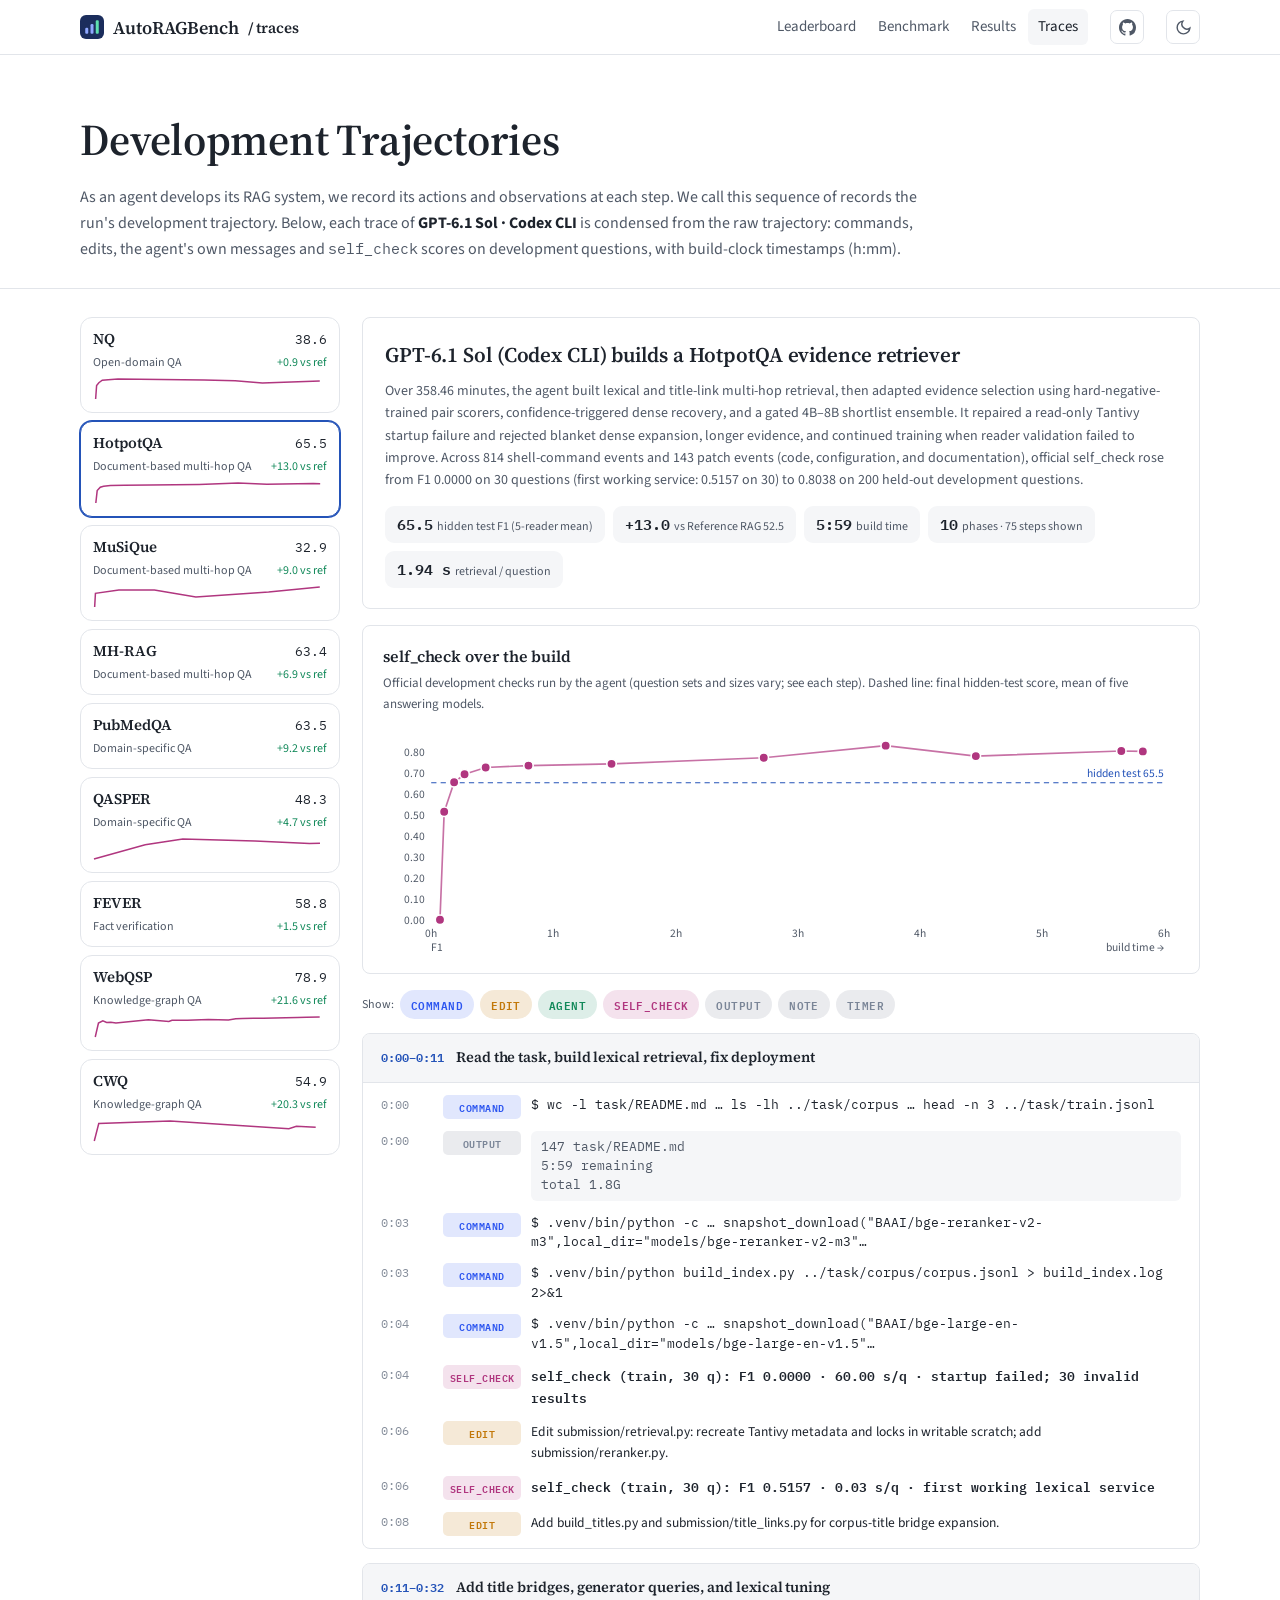
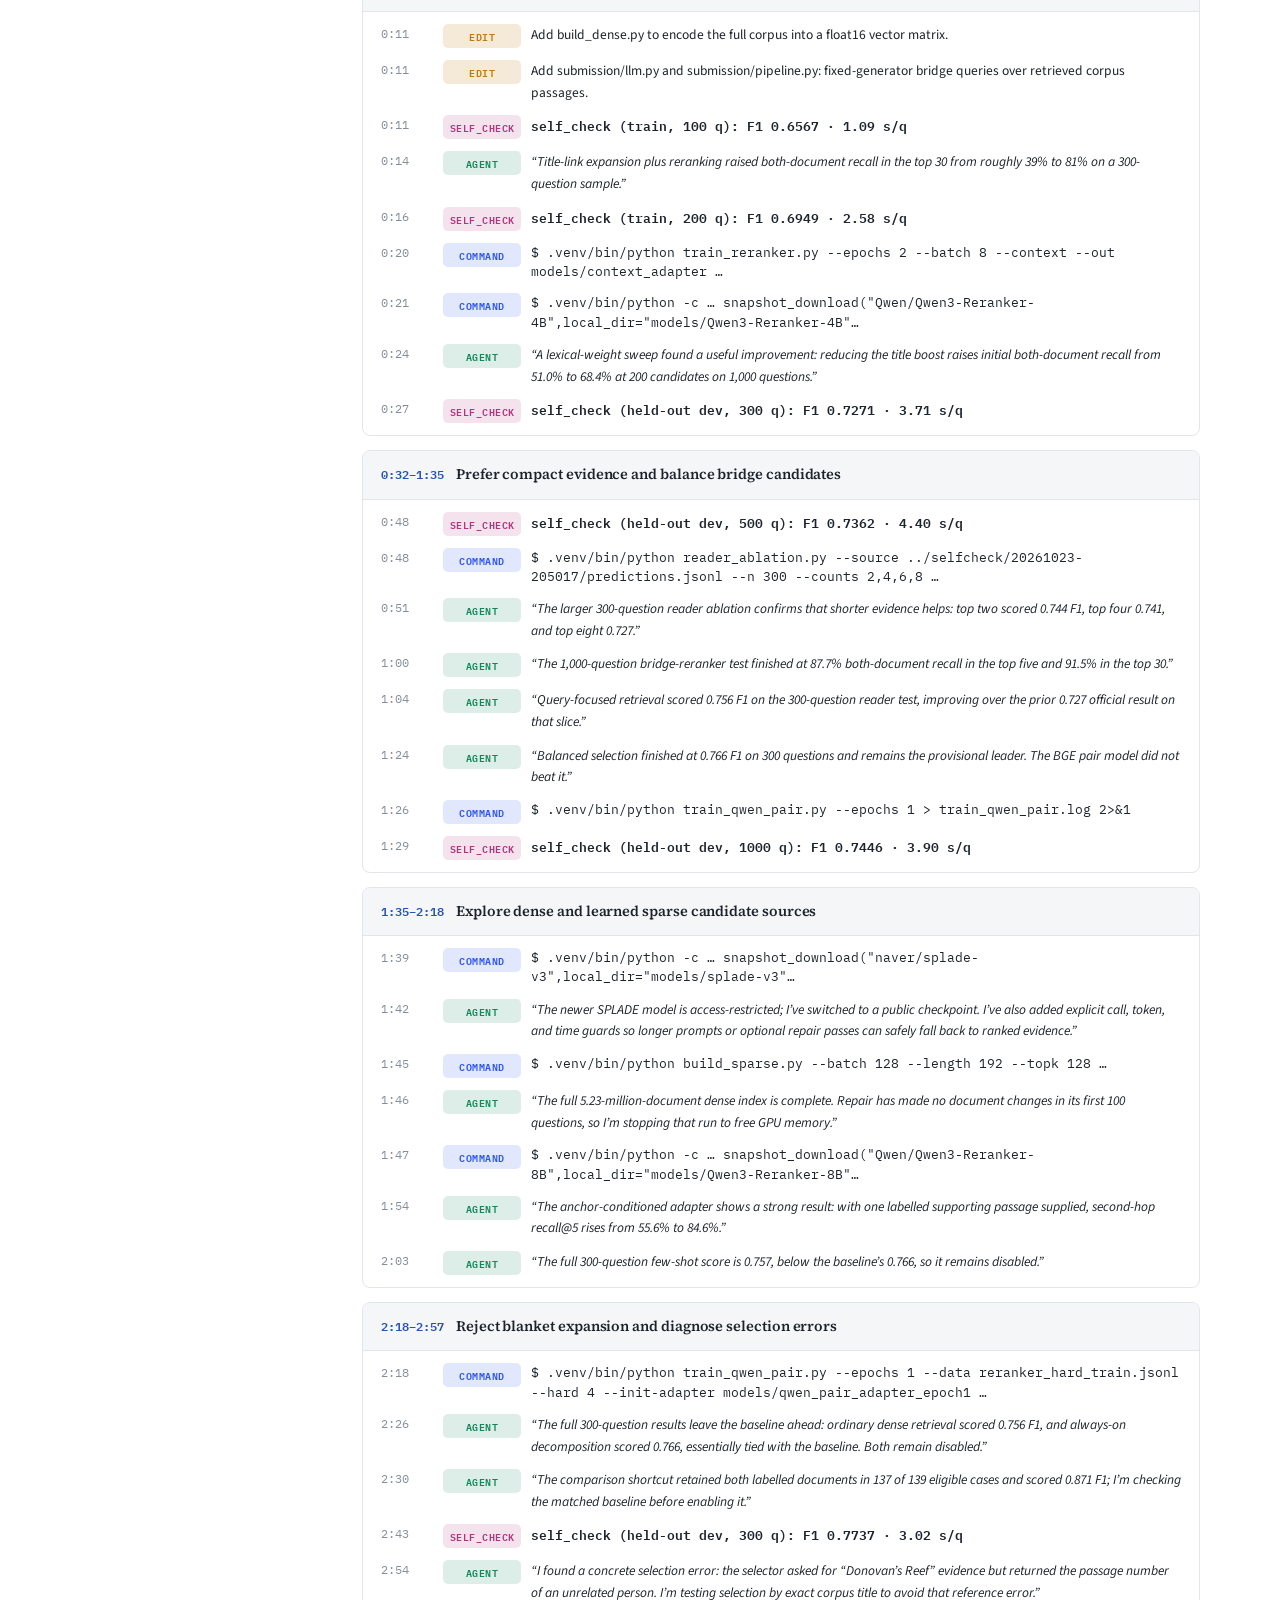
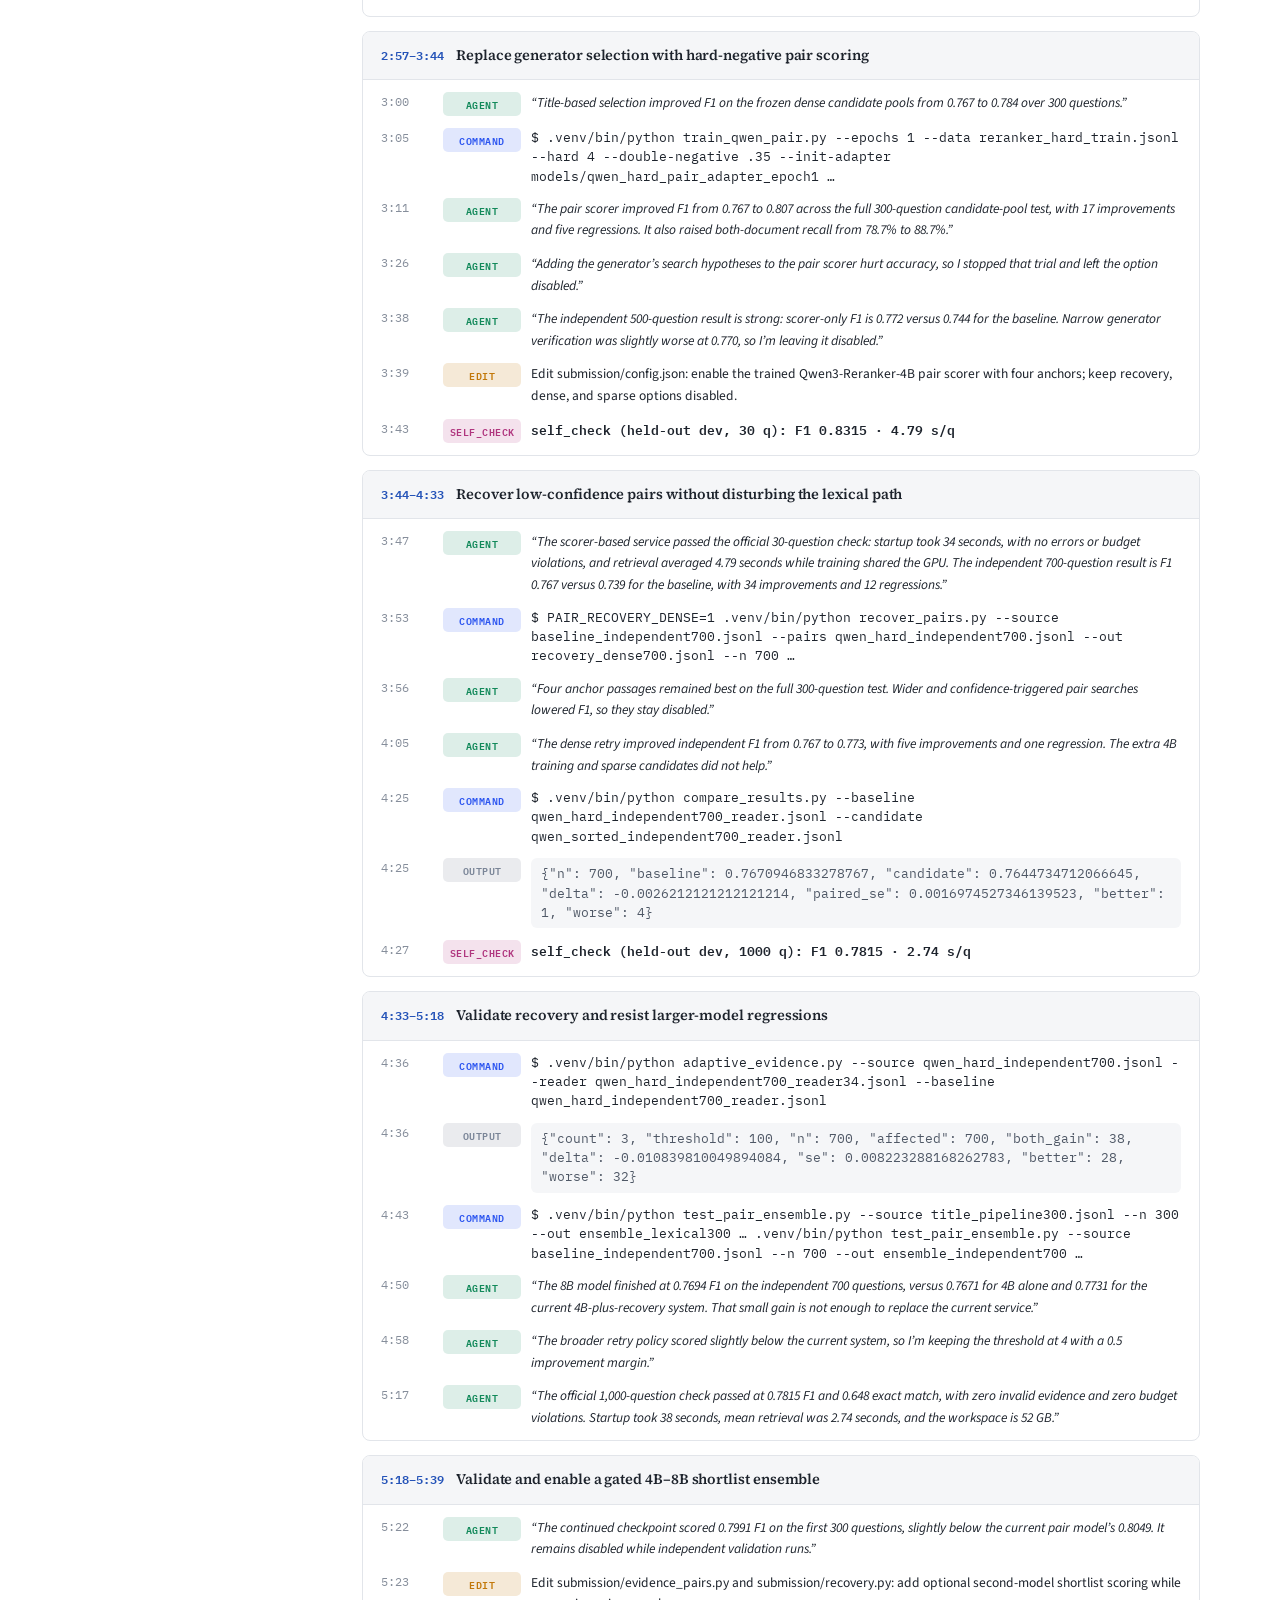
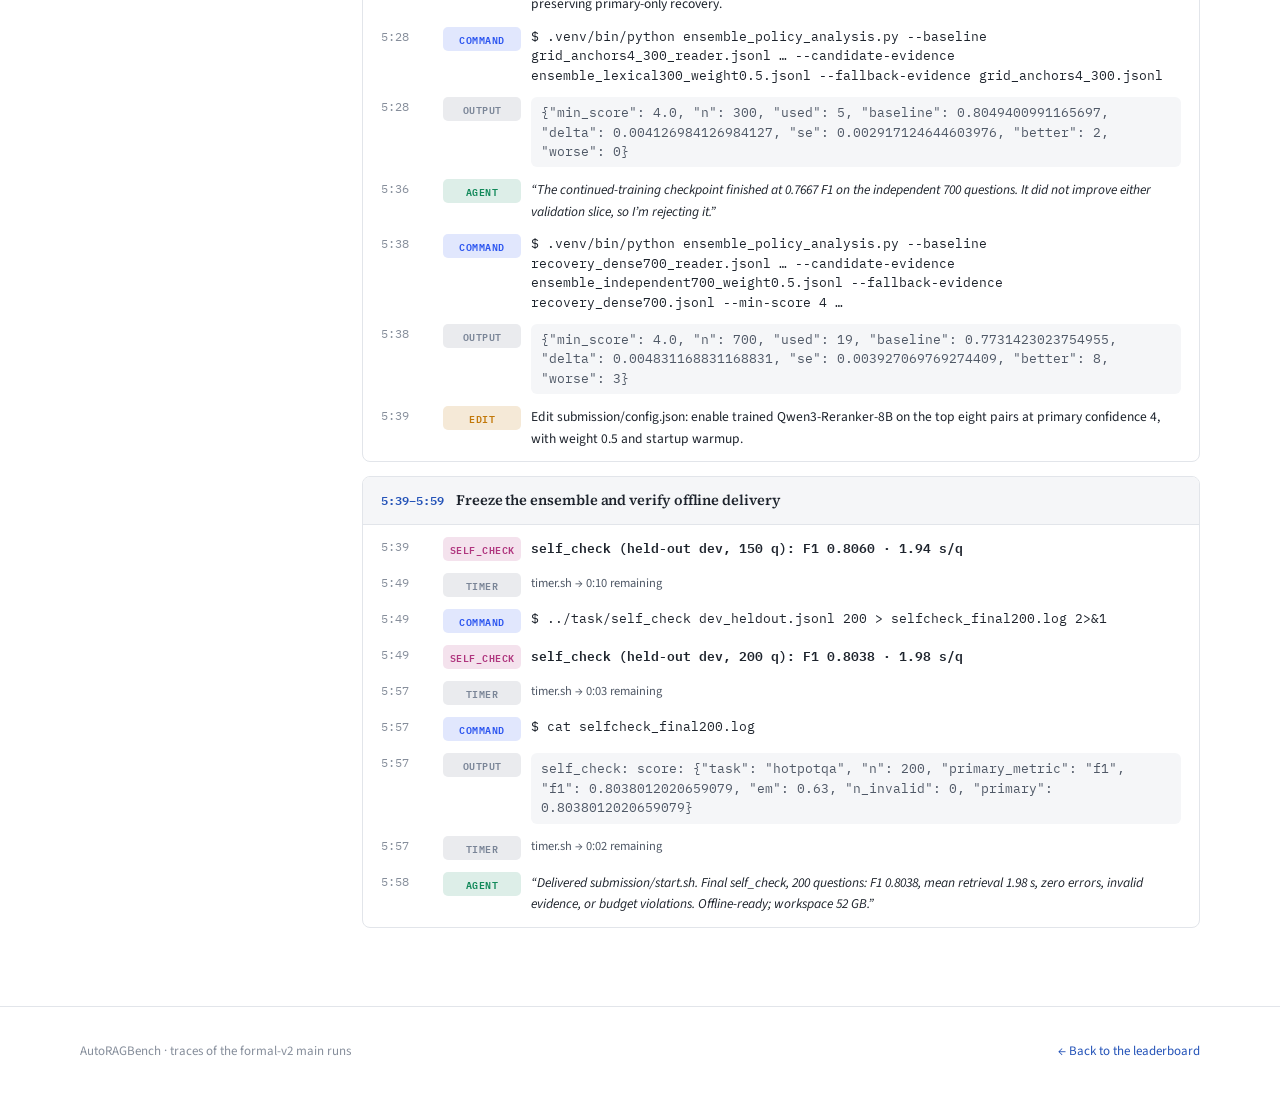
==== commit b8ede801: "Academic restyle with paper wording, add composite Human-SOTA, align harness legends Co-Authored-By:" ====
--- a/traces/index.html
+++ b/traces/index.html
@@ -4,11 +4,11 @@
 <meta charset="utf-8">
 <meta name="viewport" content="width=device-width, initial-scale=1">
 <title>AutoRAGBench Traces</title>
-<meta name="description" content="Timestamped agent trajectories: how an LLM agent builds a RAG system in six hours on each AutoRAGBench task.">
+<meta name="description" content="AutoRAGBench development trajectories: GPT-6.1 Sol with Codex CLI on the nine tasks.">
 <link rel="icon" href="data:image/svg+xml,%3Csvg xmlns='http://www.w3.org/2000/svg' viewBox='0 0 32 32'%3E%3Crect width='32' height='32' rx='8' fill='%230d1a36'/%3E%3Crect x='7' y='17' width='4' height='8' rx='1.5' fill='%238fa8ff'/%3E%3Crect x='14' y='12' width='4' height='13' rx='1.5' fill='%238fa8ff'/%3E%3Crect x='21' y='7' width='4' height='18' rx='1.5' fill='%235ee0b0'/%3E%3C/svg%3E">
 <link rel="preconnect" href="https://fonts.googleapis.com">
 <link rel="preconnect" href="https://fonts.gstatic.com" crossorigin>
-<link href="https://fonts.googleapis.com/css2?family=IBM+Plex+Mono:wght@400;500;600&family=Inter:wght@400;500;600;700&family=Space+Grotesk:wght@500;600;700&display=swap" rel="stylesheet">
+<link href="https://fonts.googleapis.com/css2?family=IBM+Plex+Mono:wght@400;500;600&family=Source+Sans+3:ital,wght@0,400;0,500;0,600;0,700;1,400&family=Source+Serif+4:ital,opsz,wght@0,8..60,400;0,8..60,500;0,8..60,600;1,8..60,500&display=swap" rel="stylesheet">
 <link rel="stylesheet" href="../assets/style.css">
 <script>try{var t=localStorage.getItem('theme');if(t)document.documentElement.dataset.theme=t;}catch(e){}</script>
 </head>
@@ -19,7 +19,7 @@
     <div class="nav-links">
       <a href="../#leaderboard">Leaderboard</a>
       <a href="../#benchmark">Benchmark</a>
-      <a href="../#findings">Findings</a>
+      <a href="../#findings">Results</a>
       <a href="./" class="on">Traces</a>
     </div>
     <a class="icon-btn js-github" href="#" title="GitHub" aria-label="GitHub"><svg viewBox="0 0 16 16" fill="currentColor"><path d="M8 0C3.58 0 0 3.58 0 8c0 3.54 2.29 6.53 5.47 7.59.4.07.55-.17.55-.38 0-.19-.01-.82-.01-1.49-2.01.37-2.53-.49-2.69-.94-.09-.23-.48-.94-.82-1.13-.28-.15-.68-.52-.01-.53.63-.01 1.08.58 1.23.82.72 1.21 1.87.87 2.33.66.07-.52.28-.87.51-1.07-1.78-.2-3.64-.89-3.64-3.95 0-.87.31-1.59.82-2.15-.08-.2-.36-1.02.08-2.12 0 0 .67-.21 2.2.82.64-.18 1.32-.27 2-.27.68 0 1.36.09 2 .27 1.53-1.04 2.2-.82 2.2-.82.44 1.1.16 1.92.08 2.12.51.56.82 1.27.82 2.15 0 3.07-1.87 3.75-3.65 3.95.29.25.54.73.54 1.48 0 1.07-.01 1.93-.01 2.2 0 .21.15.46.55.38A8.013 8.013 0 0016 8c0-4.42-3.58-8-8-8z"/></svg></a>
@@ -29,9 +29,8 @@
 
 <header class="page-head">
   <div class="wrap">
-    <span class="eyebrow">Agent traces</span>
-    <h1>Six hours of RAG engineering, step by step</h1>
-    <p>How <b class="js-agent"></b> spends its build on each task. Each trace is condensed from the raw rollout: commands, edits, the agent's own messages and official <code>self_check</code> scores on development questions, with build-clock timestamps (h:mm). Every step is grounded in a raw event.</p>
+    <h1>Development Trajectories</h1>
+    <p>As an agent develops its RAG system, we record its actions and observations at each step. We call this sequence of records the run's development trajectory. Below, each trace of <b class="js-agent"></b> is condensed from the raw trajectory: commands, edits, the agent's own messages and <code>self_check</code> scores on development questions, with build-clock timestamps (h:mm).</p>
   </div>
 </header>
 
--- a/assets/style.css
+++ b/assets/style.css
@@ -1,16 +1,17 @@
-/* AutoRAGBench — cool editorial look: dark navy hero, white panels, geometric headings */
+/* AutoRAGBench — academic project page: serif headings, white page, paper figure as teaser */
 :root {
-  --bg: #f4f6fa;
-  --bg2: #eaeef5;
+  --bg: #ffffff;
+  --bg2: #f5f6f8;
   --surface: #ffffff;
-  --ink: #0c1726;
-  --muted: #536175;
-  --faint: #8792a5;
-  --line: #dde3ec;
-  --line2: #c9d2df;
-  --primary: #2c55f0;
+  --ink: #1d232c;
+  --muted: #4f5866;
+  --faint: #868e9b;
+  --line: #e2e5ea;
+  --line2: #cdd2da;
+  --primary: #2453b8;
   --primary-ink: #ffffff;
-  --primary-soft: rgba(44, 85, 240, .08);
+  --primary-soft: rgba(36, 83, 184, .07);
+  --hs: #9c7a3c;
   --pos: #12895a;
   --neg: #cf4527;
   --ref: #a3acba;
@@ -18,19 +19,19 @@
   --grid: #e8ecf2;
   --tip-bg: #0c1726;
   --tip-ink: #f4f6fa;
-  --heat: 44, 85, 240;
+  --heat: 36, 83, 184;
   --act-prepare: #1baf7a; --act-code: #1c5cab; --act-run: #8ab8ee; --act-test: #fcbf98; --act-analyze: #c8410b;
   --k-cmd: #2c55f0; --k-say: #12895a; --k-patch: #c2780a; --k-sc: #b0367f; --k-out: #7a8597;
   --mono: "IBM Plex Mono", ui-monospace, SFMono-Regular, Menlo, Consolas, monospace;
-  --sans: "Inter", system-ui, -apple-system, "Segoe UI", Roboto, sans-serif;
-  --display: "Space Grotesk", "Inter", system-ui, sans-serif;
-  --radius: 14px;
+  --sans: "Source Sans 3", system-ui, -apple-system, "Segoe UI", Roboto, sans-serif;
+  --display: "Source Serif 4", Georgia, "Times New Roman", serif;
+  --radius: 8px;
   color-scheme: light;
 }
 @media (prefers-color-scheme: dark) {
   :root:not([data-theme="light"]) {
-    --bg: #0a0f19; --bg2: #0e1522; --surface: #121a28; --ink: #e5ebf4; --muted: #9ba8bc; --faint: #6c788c;
-    --line: #222d3f; --line2: #2f3c52; --primary: #7d9bff; --primary-ink: #0a1020; --primary-soft: rgba(125, 155, 255, .12);
+    --bg: #12151a; --bg2: #171b22; --surface: #1a1f27; --ink: #e6e9ee; --muted: #a3abb8; --faint: #737c8a; --hs: #d2b06f;
+    --line: #2a313c; --line2: #384150; --primary: #8aa8ff; --primary-ink: #0a1020; --primary-soft: rgba(125, 155, 255, .12);
     --pos: #43c58e; --neg: #f07a5f; --ref: #4f5b6e; --ref-ink: #9aa6b8; --grid: #1c2638; --tip-bg: #e5ebf4; --tip-ink: #0a0f19;
     --heat: 125, 155, 255; --act-run: #6d9fd8; --act-test: #e9a882; --act-code: #4d84d6;
     --k-cmd: #7d9bff; --k-say: #43c58e; --k-patch: #e7a948; --k-sc: #e47ab8; --k-out: #8f9bb0;
@@ -38,8 +39,8 @@
   }
 }
 :root[data-theme="dark"] {
-  --bg: #0a0f19; --bg2: #0e1522; --surface: #121a28; --ink: #e5ebf4; --muted: #9ba8bc; --faint: #6c788c;
-  --line: #222d3f; --line2: #2f3c52; --primary: #7d9bff; --primary-ink: #0a1020; --primary-soft: rgba(125, 155, 255, .12);
+  --bg: #12151a; --bg2: #171b22; --surface: #1a1f27; --ink: #e6e9ee; --muted: #a3abb8; --faint: #737c8a; --hs: #d2b06f;
+  --line: #2a313c; --line2: #384150; --primary: #8aa8ff; --primary-ink: #0a1020; --primary-soft: rgba(125, 155, 255, .12);
   --pos: #43c58e; --neg: #f07a5f; --ref: #4f5b6e; --ref-ink: #9aa6b8; --grid: #1c2638; --tip-bg: #e5ebf4; --tip-ink: #0a0f19;
   --heat: 125, 155, 255; --act-run: #6d9fd8; --act-test: #e9a882; --act-code: #4d84d6;
   --k-cmd: #7d9bff; --k-say: #43c58e; --k-patch: #e7a948; --k-sc: #e47ab8; --k-out: #8f9bb0;
@@ -48,80 +49,68 @@
 
 * { box-sizing: border-box; }
 html { scroll-behavior: smooth; scroll-padding-top: 70px; }
-body { margin: 0; background: var(--bg); color: var(--ink); font: 15px/1.6 var(--sans); -webkit-font-smoothing: antialiased; overflow-x: hidden; }
+body { margin: 0; background: var(--bg); color: var(--ink); font: 16px/1.6 var(--sans); -webkit-font-smoothing: antialiased; overflow-x: hidden; }
 a { color: var(--primary); text-decoration: none; }
 a:hover { text-decoration: underline; }
-h1, h2, h3, h4 { font-family: var(--display); letter-spacing: -0.015em; margin: 0; font-weight: 700; }
+h1, h2, h3, h4 { font-family: var(--display); letter-spacing: -0.005em; margin: 0; font-weight: 600; }
 code, .mono { font-family: var(--mono); font-size: .92em; }
 .wrap { max-width: 1160px; margin: 0 auto; padding: 0 20px; }
 
 /* nav */
-.nav { position: sticky; top: 0; z-index: 30; background: rgba(10, 20, 40, .92); backdrop-filter: blur(10px); border-bottom: 1px solid rgba(255, 255, 255, .08); }
-.nav .wrap { display: flex; align-items: center; gap: 22px; height: 58px; }
-.brand { display: inline-flex; align-items: center; gap: 10px; font: 700 17px var(--display); color: #fff; white-space: nowrap; }
+.nav { position: sticky; top: 0; z-index: 30; background: color-mix(in srgb, var(--bg) 92%, transparent); backdrop-filter: blur(10px); border-bottom: 1px solid var(--line); }
+.nav .wrap { display: flex; align-items: center; gap: 22px; height: 54px; }
+.brand { display: inline-flex; align-items: center; gap: 9px; font: 600 18px var(--display); color: var(--ink); white-space: nowrap; }
 .brand:hover { text-decoration: none; }
-.brand .logo { width: 26px; height: 26px; display: block; }
-.brand small { font: 400 14px var(--sans); color: rgba(255, 255, 255, .5); }
-.nav-links { display: flex; gap: 4px; margin-left: auto; font-size: 14px; }
-.nav-links a { color: rgba(255, 255, 255, .72); padding: 6px 10px; border-radius: 8px; }
-.nav-links a:hover, .nav-links a.on { color: #fff; background: rgba(255, 255, 255, .08); text-decoration: none; }
-.icon-btn { display: inline-grid; place-items: center; width: 34px; height: 34px; border-radius: 9px; border: 1px solid rgba(255, 255, 255, .14); background: none; color: rgba(255, 255, 255, .8); cursor: pointer; }
-.icon-btn:hover { color: #fff; border-color: rgba(255, 255, 255, .35); text-decoration: none; }
+.brand .logo { width: 24px; height: 24px; display: block; }
+.nav-links { display: flex; gap: 2px; margin-left: auto; font-size: 15px; }
+.nav-links a { color: var(--muted); padding: 6px 10px; border-radius: 6px; }
+.nav-links a:hover, .nav-links a.on { color: var(--ink); background: var(--bg2); text-decoration: none; }
+.icon-btn { display: inline-grid; place-items: center; width: 34px; height: 34px; border-radius: 7px; border: 1px solid var(--line); background: none; color: var(--muted); cursor: pointer; }
+.icon-btn:hover { color: var(--ink); border-color: var(--line2); text-decoration: none; }
 .icon-btn svg { width: 17px; height: 17px; }
 @media (max-width: 820px) { .nav-links { display: none; } .nav .icon-btn:first-of-type { margin-left: auto; } }
 
-/* hero */
-.hero { position: relative; overflow: hidden; color: #eef2fa; padding: 76px 0 84px;
-  background:
-    radial-gradient(900px 420px at 85% 20%, rgba(76, 112, 255, .32), transparent 60%),
-    radial-gradient(700px 380px at 10% 110%, rgba(27, 175, 122, .16), transparent 60%),
-    linear-gradient(180deg, #0a1428 0%, #0d1a36 100%); }
-.hero::before { content: ""; position: absolute; inset: 0; opacity: .5;
-  background-image: linear-gradient(rgba(255, 255, 255, .045) 1px, transparent 1px), linear-gradient(90deg, rgba(255, 255, 255, .045) 1px, transparent 1px);
-  background-size: 44px 44px; mask-image: linear-gradient(180deg, #000 30%, transparent 100%); -webkit-mask-image: linear-gradient(180deg, #000 30%, transparent 100%); }
-.hero .wrap { position: relative; display: grid; grid-template-columns: minmax(0, 1.25fr) minmax(0, 1fr); gap: 48px; align-items: center; }
-.eyebrow { display: inline-flex; align-items: center; gap: 8px; font: 500 12px var(--mono); letter-spacing: .06em; text-transform: uppercase; color: #9fb4ff; }
-.eyebrow::before { content: ""; width: 18px; height: 2px; background: currentColor; border-radius: 2px; }
-.hero h1 { font-size: clamp(42px, 7vw, 74px); line-height: 1.02; margin: 16px 0 18px; letter-spacing: -0.035em; }
-.hero h1 .grad { background: linear-gradient(90deg, #8fa8ff, #5ee0b0); -webkit-background-clip: text; background-clip: text; color: transparent; }
-.hero .tag { font-size: clamp(18px, 2.2vw, 22px); line-height: 1.45; margin: 0 0 14px; color: #fff; max-width: 600px; }
-.hero .lede { color: rgba(238, 242, 250, .72); max-width: 600px; margin: 0 0 30px; }
-.btns { display: flex; gap: 10px; flex-wrap: wrap; }
-.btn { display: inline-flex; align-items: center; gap: 8px; padding: 11px 18px; border-radius: 10px; font: 600 14px var(--sans); border: 1px solid var(--line2); background: var(--surface); color: var(--ink); cursor: pointer; }
+/* hero: title block in the style of a paper's first page */
+.hero { padding: 56px 0 18px; text-align: center; }
+.hero .venue { font: 500 14px var(--sans); color: var(--faint); letter-spacing: .02em; margin: 0 0 14px; }
+.hero h1 { font: 600 clamp(28px, 4.2vw, 44px)/1.22 var(--display); max-width: 980px; margin: 0 auto; letter-spacing: -0.01em; }
+.hero h1 .name { color: var(--primary); }
+.hero .authors { font: 400 19px var(--display); margin: 22px 0 2px; }
+.hero .affil { color: var(--muted); font-size: 15px; margin: 0 0 22px; }
+.btns { display: flex; gap: 10px; flex-wrap: wrap; justify-content: center; }
+.btn { display: inline-flex; align-items: center; gap: 8px; padding: 8px 18px; border-radius: 999px; font: 600 15px var(--sans); border: 1px solid var(--line2); background: var(--surface); color: var(--ink); cursor: pointer; }
 .btn svg { width: 16px; height: 16px; }
 .btn:hover { text-decoration: none; border-color: var(--primary); }
-.hero .btn { background: rgba(255, 255, 255, .06); border-color: rgba(255, 255, 255, .18); color: #fff; }
-.hero .btn:hover { background: rgba(255, 255, 255, .12); }
-.hero .btn.primary { background: #fff; color: #0a1428; border-color: #fff; }
-.btn[aria-disabled="true"] { opacity: .55; cursor: default; }
-.glance { background: rgba(255, 255, 255, .05); border: 1px solid rgba(255, 255, 255, .12); border-radius: 18px; padding: 22px 22px 18px; backdrop-filter: blur(4px); }
-.glance h4 { font: 500 12px var(--mono); letter-spacing: .06em; text-transform: uppercase; color: rgba(238, 242, 250, .6); margin-bottom: 14px; }
-.glance .row { display: grid; grid-template-columns: 128px minmax(0, 1fr) 46px; gap: 10px; align-items: center; margin: 9px 0; font-size: 13px; }
-.glance .row span { color: rgba(238, 242, 250, .8); white-space: nowrap; overflow: hidden; text-overflow: ellipsis; }
-.glance .track { height: 10px; border-radius: 6px; background: rgba(255, 255, 255, .07); overflow: hidden; }
-.glance .fill { height: 100%; border-radius: 6px; width: 0; transition: width 1.1s cubic-bezier(.2, .8, .2, 1); }
-.glance b { font: 600 14px var(--mono); text-align: right; color: #fff; }
-.glance .gk { display: grid; grid-template-columns: repeat(4, 1fr); gap: 8px; margin-top: 18px; padding-top: 16px; border-top: 1px solid rgba(255, 255, 255, .1); }
-.glance .gk div { font-size: 11.5px; color: rgba(238, 242, 250, .6); }
-.glance .gk b { display: block; text-align: left; font: 700 20px var(--display); }
-@media (max-width: 900px) { .hero .wrap { grid-template-columns: minmax(0, 1fr); gap: 36px; } .hero { padding: 52px 0 60px; } }
-@media (max-width: 420px) { .glance .row { grid-template-columns: 100px minmax(0, 1fr) 40px; } }
+.hero .btn { background: #363b44; border-color: #363b44; color: #fff; }
+.hero .btn:hover { background: #1d232c; }
+:root[data-theme="dark"] .hero .btn { background: #e6e9ee; border-color: #e6e9ee; color: #12151a; }
+@media (prefers-color-scheme: dark) { :root:not([data-theme="light"]) .hero .btn { background: #e6e9ee; border-color: #e6e9ee; color: #12151a; } }
+.btn[aria-disabled="true"] { opacity: .5; cursor: default; }
+.teaser { max-width: 1100px; margin: 36px auto 0; }
+.teaser img { width: 100%; height: auto; display: block; border-radius: 4px; background: #fff; }
+.teaser figcaption, .figcap { font-size: 14.5px; color: var(--muted); margin-top: 10px; text-align: center; }
+.teaser figcaption b, .figcap b { color: var(--ink); }
+.abstract { max-width: 860px; margin: 44px auto 0; text-align: left; }
+.abstract h2 { font-size: 28px; text-align: center; margin-bottom: 14px; }
+.abstract p { text-align: justify; hyphens: auto; margin: 0 0 12px; font-size: 16.5px; line-height: 1.7; }
+.findings-box { max-width: 860px; margin: 26px auto 0; text-align: left; padding: 18px 22px; background: var(--bg2); border-left: 3px solid var(--primary); border-radius: 0 6px 6px 0; }
+.findings-box p { margin: 0; font-size: 15.5px; line-height: 1.65; text-align: justify; }
+.findings-box p b { font-family: var(--display); }
 
 /* sections */
-section.block { padding: 72px 0; }
+section.block { padding: 64px 0; border-top: 1px solid var(--line); }
 section.block.alt { background: var(--bg2); }
-.sec-head { display: grid; grid-template-columns: minmax(0, 1fr) minmax(0, 1fr); gap: 32px; align-items: end; margin-bottom: 28px; }
-.sec-head .eyebrow { color: var(--primary); }
-.sec-head h2 { font-size: clamp(28px, 4vw, 38px); margin-top: 8px; line-height: 1.1; }
-.sec-head p { color: var(--muted); margin: 0; }
-@media (max-width: 820px) { .sec-head { grid-template-columns: minmax(0, 1fr); gap: 10px; } }
+.sec-head { max-width: 860px; margin: 0 auto 28px; text-align: center; }
+.sec-head h2 { font-size: clamp(26px, 3.4vw, 32px); line-height: 1.2; }
+.sec-head p { color: var(--muted); margin: 10px 0 0; text-align: justify; text-align-last: center; }
+.sec-head p.hint { font-size: 14px; color: var(--faint); text-align: center; }
 .card { background: var(--surface); border: 1px solid var(--line); border-radius: var(--radius); }
 .note { font-size: 13px; color: var(--muted); }
 .up { color: var(--pos); } .down { color: var(--neg); }
 
 /* controls */
 .controls { display: flex; flex-wrap: wrap; gap: 14px 22px; align-items: center; padding: 14px 18px; border-bottom: 1px solid var(--line); }
-.ctl { display: flex; align-items: center; gap: 8px; flex-wrap: wrap; font: 500 11.5px var(--mono); color: var(--faint); text-transform: uppercase; letter-spacing: .05em; }
+.ctl { display: flex; align-items: center; gap: 8px; flex-wrap: wrap; font: 600 12px var(--sans); letter-spacing: .03em; text-transform: uppercase; color: var(--faint); }
 .seg { display: inline-flex; flex-wrap: wrap; gap: 2px; padding: 3px; border-radius: 10px; background: var(--bg2); border: 1px solid var(--line); }
 .seg button { font: 500 12.5px var(--sans); border: 0; background: none; color: var(--muted); padding: 5px 10px; border-radius: 7px; cursor: pointer; text-transform: none; letter-spacing: 0; }
 .seg button:hover { color: var(--ink); }
@@ -148,16 +137,17 @@
 .detail .who { padding: 22px; border-right: 1px solid var(--line); }
 .detail .who .h { display: flex; align-items: center; gap: 10px; }
 .detail .who h3 { font-size: 22px; }
+.detail .who .meth { margin-top: 12px; font-size: 13px; color: var(--muted); }
 .detail .who .harn { color: var(--muted); font-size: 13px; margin-top: 2px; }
 .detail .big { display: flex; flex-wrap: wrap; align-items: baseline; gap: 4px 14px; margin: 16px 0 12px; }
 .detail .big span { white-space: nowrap; }
-.detail .big b { font: 700 44px var(--display); letter-spacing: -0.03em; }
+.detail .big b { font: 600 44px var(--display); letter-spacing: -0.02em; }
 .detail .big span { font: 600 14px var(--mono); }
 .chips { display: flex; flex-wrap: wrap; gap: 8px; }
 .chip { background: var(--bg2); border: 1px solid var(--line); border-radius: 9px; padding: 6px 10px; font-size: 12px; color: var(--muted); }
 .chip b { display: block; font: 600 14px var(--mono); color: var(--ink); }
 .detail .pertask { padding: 18px 22px; }
-.detail .pertask h4 { font: 500 11.5px var(--mono); color: var(--faint); text-transform: uppercase; letter-spacing: .05em; margin-bottom: 8px; }
+.detail .pertask h4 { font: 600 12px var(--sans); letter-spacing: .03em; text-transform: uppercase; color: var(--faint); margin-bottom: 8px; }
 .pt-row { display: grid; grid-template-columns: 78px minmax(0, 1fr) 46px 48px; gap: 10px; align-items: center; font-size: 13px; padding: 3px 0; }
 .pt-row .tr { position: relative; height: 12px; background: var(--bg2); border-radius: 4px; }
 .pt-row .tr i { position: absolute; left: 0; top: 0; bottom: 0; border-radius: 4px; }
@@ -171,7 +161,7 @@
 table.heat { border-collapse: separate; border-spacing: 0; width: 100%; font-size: 13px; }
 table.heat th, table.heat td { padding: 8px 9px; text-align: center; white-space: nowrap; }
 table.heat thead th { font: 600 11.5px var(--sans); color: var(--muted); border-bottom: 1px solid var(--line); background: var(--surface); }
-table.heat thead tr.cat th { font: 500 10.5px var(--mono); color: var(--faint); border-bottom: 0; text-transform: uppercase; letter-spacing: .04em; }
+table.heat thead tr.cat th { font: 600 11px var(--sans); color: var(--faint); border-bottom: 0; letter-spacing: .02em; }
 table.heat td { font-family: var(--mono); font-size: 12.5px; }
 table.heat td.m, table.heat th.m { text-align: left; position: sticky; left: 0; background: var(--surface); z-index: 1; font-family: var(--sans); }
 table.heat td.m { font-weight: 500; font-size: 13px; }
@@ -182,59 +172,64 @@
 table.heat td.best { font-weight: 700; color: var(--primary); }
 table.heat tbody tr:hover td { background-image: linear-gradient(var(--primary-soft), var(--primary-soft)); }
 
-/* how it works */
-.steps5 { display: grid; grid-template-columns: repeat(5, minmax(0, 1fr)); gap: 0; position: relative; }
-.steps5 .s { padding: 0 16px 0 0; position: relative; }
-.steps5 .n { display: grid; place-items: center; width: 34px; height: 34px; border-radius: 50%; background: var(--primary); color: var(--primary-ink); font: 700 14px var(--display); position: relative; z-index: 1; box-shadow: 0 0 0 6px var(--bg); }
-.steps5 .s::before { content: ""; position: absolute; left: 34px; right: 0; top: 16px; height: 2px; background: linear-gradient(90deg, var(--primary), var(--line2)); }
-.steps5 .s:last-child::before { display: none; }
-.steps5 h4 { font-size: 16px; margin: 14px 0 6px; }
-.steps5 ul { margin: 0; padding-left: 16px; font-size: 13px; color: var(--muted); }
-.steps5 li { margin: 3px 0; }
-.steps5 .tagline { display: inline-block; margin-top: 10px; font: 500 11.5px var(--mono); color: var(--primary); background: var(--primary-soft); padding: 3px 8px; border-radius: 6px; }
-@media (max-width: 900px) { .steps5 { grid-template-columns: minmax(0, 1fr); gap: 22px; } .steps5 .s::before { left: 16px; top: 34px; bottom: -22px; right: auto; width: 2px; height: auto; } .steps5 .s { padding-left: 52px; } .steps5 .n { position: absolute; left: 0; top: 0; } .steps5 h4 { margin-top: 4px; } }
+/* benchmark: paper paragraphs */
+.pgrid { display: grid; grid-template-columns: repeat(4, minmax(0, 1fr)); gap: 16px; }
+.pgrid .card { padding: 18px 20px; }
+.pgrid h4 { font-size: 17px; margin-bottom: 6px; }
+.pgrid p { margin: 0; font-size: 14.5px; color: var(--muted); }
+@media (max-width: 1000px) { .pgrid { grid-template-columns: repeat(2, minmax(0, 1fr)); } }
+@media (max-width: 620px) { .pgrid { grid-template-columns: minmax(0, 1fr); } }
 .two-col { display: grid; grid-template-columns: minmax(0, 1.6fr) minmax(0, 1fr); gap: 18px; margin-top: 34px; }
 @media (max-width: 900px) { .two-col { grid-template-columns: minmax(0, 1fr); } }
 table.tasks { width: 100%; border-collapse: collapse; font-size: 13px; }
-table.tasks th { text-align: left; font: 500 11px var(--mono); text-transform: uppercase; letter-spacing: .05em; color: var(--faint); padding: 12px 14px 8px; border-bottom: 1px solid var(--line); }
+table.tasks th { text-align: left; font: 600 12px var(--sans); letter-spacing: .03em; text-transform: uppercase; color: var(--faint); padding: 12px 14px 8px; border-bottom: 1px solid var(--line); }
 table.tasks td { padding: 10px 14px; border-bottom: 1px solid var(--line); vertical-align: top; }
 table.tasks tr:last-child td { border-bottom: 0; }
 table.tasks td.num { font-family: var(--mono); text-align: right; white-space: nowrap; }
 table.tasks th.num { text-align: right; }
 table.tasks .bn { font-weight: 600; }
-table.tasks td:first-child { width: 46%; min-width: 260px; }
+table.tasks td:first-child { width: 42%; min-width: 240px; }
 table.tasks .ds { color: var(--muted); font-size: 12.5px; }
-table.tasks .ct { font: 500 11px var(--mono); color: var(--primary); white-space: nowrap; }
+table.tasks .ct { font-size: 13px; color: var(--muted); min-width: 120px; }
 .side .card { padding: 18px 20px; margin-bottom: 14px; }
-.side h4 { font: 500 11.5px var(--mono); color: var(--faint); text-transform: uppercase; letter-spacing: .05em; margin-bottom: 10px; }
-.side dl { margin: 0; display: grid; grid-template-columns: auto 1fr; gap: 6px 14px; font-size: 13px; }
-.side dt { color: var(--muted); }
+.side h4 { font: 600 17px var(--display); color: var(--ink); margin-bottom: 8px; }
+.side p { font-size: 14px; color: var(--muted); margin: 0 0 10px; }
+.side dl { margin: 0; font-size: 14px; }
+.side dt { font-weight: 600; margin-top: 10px; }
+.side dt:first-child { margin-top: 0; }
+.side dd { color: var(--muted); }
 .side dd { margin: 0; }
 .side .pill { display: inline-block; margin: 0 6px 6px 0; padding: 4px 10px; border-radius: 999px; background: var(--bg2); border: 1px solid var(--line); font-size: 12.5px; }
 
 /* findings */
-.fnav { display: flex; flex-wrap: wrap; gap: 6px; margin-bottom: 22px; }
-.fnav a { font: 500 13px var(--sans); color: var(--muted); border: 1px solid var(--line2); background: var(--surface); padding: 6px 12px; border-radius: 999px; }
+.fnav { display: flex; flex-wrap: wrap; gap: 6px; margin-bottom: 22px; justify-content: center; }
+.fnav a { font: 500 14px var(--sans); color: var(--muted); border: 1px solid var(--line2); background: var(--surface); padding: 6px 12px; border-radius: 999px; }
 .fnav a:hover { color: var(--ink); border-color: var(--primary); text-decoration: none; }
 .fgrid { display: grid; grid-template-columns: repeat(2, minmax(0, 1fr)); gap: 18px; }
 .fgrid .wide { grid-column: 1 / -1; }
 @media (max-width: 900px) { .fgrid { grid-template-columns: minmax(0, 1fr); } }
 .fig { padding: 22px 22px 18px; display: flex; flex-direction: column; }
-.fig .fl { font: 500 11.5px var(--mono); color: var(--primary); text-transform: uppercase; letter-spacing: .05em; }
-.fig h3 { font-size: 19px; line-height: 1.3; margin: 6px 0 6px; }
-.fig .take { color: var(--muted); font-size: 14px; margin: 0 0 14px; }
-.fig .cap { margin-top: auto; padding-top: 12px; font-size: 12.5px; color: var(--faint); border-top: 1px dashed var(--line); }
+.fig .fl { font: italic 500 14px var(--display); color: var(--primary); }
+.fig h3 { font-size: 20px; line-height: 1.3; margin: 4px 0 8px; }
+.fig .take { color: var(--ink); font-size: 15px; margin: 0 0 14px; }
+.fig .cap { margin-top: auto; padding-top: 12px; font-size: 13.5px; color: var(--muted); border-top: 1px solid var(--line); }
+.fig .cap b { color: var(--ink); }
 .fig .ctrl { display: flex; flex-wrap: wrap; gap: 8px; align-items: center; margin-bottom: 10px; }
 .legend { display: flex; flex-wrap: wrap; gap: 6px 14px; font-size: 12px; color: var(--muted); margin: 6px 0 4px; }
 .legend span { display: inline-flex; gap: 6px; align-items: center; cursor: default; }
 .legend .tog { cursor: pointer; user-select: none; }
 .legend .tog.off { opacity: .35; }
-.legend .grp { font: 600 11px var(--mono); color: var(--faint); text-transform: uppercase; letter-spacing: .04em; }
+.legend .grp { font: 600 12px var(--sans); color: var(--faint); }
+.legend.agents { display: grid; grid-template-columns: max-content minmax(0, 1fr); gap: 6px 14px; align-items: start; }
+.legend.agents .items { display: flex; flex-wrap: wrap; gap: 4px 14px; }
+.legend.agents .grp { padding-top: 1px; white-space: nowrap; }
+.fig.wide .legend.agents { grid-template-columns: max-content minmax(0, 1fr) max-content minmax(0, 1fr); }
+@media (max-width: 900px) { .fig.wide .legend.agents { grid-template-columns: max-content minmax(0, 1fr); } }
 .sm-grid { display: grid; grid-template-columns: repeat(3, minmax(0, 1fr)); gap: 10px 16px; }
 @media (max-width: 640px) { .sm-grid { grid-template-columns: repeat(2, minmax(0, 1fr)); } }
 .sm-grid .sm h5 { margin: 0 0 2px; font: 600 13px var(--display); }
 .act-grid { display: grid; grid-template-columns: 150px minmax(0, 1fr) minmax(0, 1fr); gap: 4px 18px; align-items: center; }
-.act-grid .hd { font: 500 11px var(--mono); color: var(--faint); text-transform: uppercase; letter-spacing: .05em; }
+.act-grid .hd { font: 600 12px var(--sans); letter-spacing: .03em; text-transform: uppercase; color: var(--faint); }
 .act-grid .nm b { display: block; font: 600 14px var(--display); }
 .act-grid .nm span { font-size: 12px; color: var(--muted); }
 @media (max-width: 760px) { .act-grid { grid-template-columns: minmax(0, 1fr) minmax(0, 1fr); } .act-grid .nm { grid-column: 1 / -1; margin-top: 8px; } .act-grid .hd.first { display: none; } }
@@ -242,9 +237,9 @@
 table.strat td, table.strat th { padding: 3px 6px; text-align: center; white-space: nowrap; }
 table.strat th { font: 600 11px var(--sans); color: var(--muted); }
 table.strat td.n { text-align: left; color: var(--ink); }
-table.strat td.g { text-align: left; font: 700 12.5px var(--display); padding-top: 10px; }
+table.strat td.g { text-align: left; font: 600 13px var(--display); padding-top: 10px; }
 table.strat td.g small { font: 400 11px var(--sans); color: var(--faint); margin-left: 6px; }
-table.strat td.s { writing-mode: vertical-rl; transform: rotate(180deg); font: 600 11px var(--mono); color: #fff; border-radius: 6px; letter-spacing: .05em; }
+table.strat td.s { writing-mode: vertical-rl; transform: rotate(180deg); font: 600 12px var(--sans); color: #fff; border-radius: 6px; letter-spacing: .05em; }
 table.strat td.c { font-family: var(--mono); border-radius: 4px; min-width: 32px; }
 table.strat td.sh { font: 600 12px var(--mono); }
 
@@ -253,19 +248,18 @@
 .tip b { font-weight: 600; }
 
 /* traces CTA */
-.cta { display: grid; grid-template-columns: minmax(0, 1fr) auto; gap: 24px; align-items: center; padding: 28px; background: linear-gradient(120deg, #0d1a36, #1a2f66); color: #eef2fa; border: 0; }
-.cta h3 { font-size: 24px; margin-bottom: 6px; }
-.cta p { margin: 0; color: rgba(238, 242, 250, .75); }
-.cta .btn { background: #fff; color: #0a1428; border-color: #fff; }
+.cta { display: grid; grid-template-columns: minmax(0, 1fr) auto; gap: 24px; align-items: center; padding: 26px 28px; background: var(--bg2); }
+.cta h3 { font-size: 22px; margin-bottom: 6px; }
+.cta p { margin: 0; color: var(--muted); }
 @media (max-width: 700px) { .cta { grid-template-columns: minmax(0, 1fr); } }
 footer { padding: 34px 0 48px; color: var(--faint); font-size: 13px; border-top: 1px solid var(--line); }
 footer .wrap { display: flex; justify-content: space-between; gap: 16px; flex-wrap: wrap; }
 
 /* traces page */
-.page-head { padding: 44px 0 30px; color: #eef2fa; background: linear-gradient(180deg, #0a1428 0%, #0d1a36 100%); }
+.page-head { padding: 40px 0 26px; border-bottom: 1px solid var(--line); }
 .page-head h1 { font-size: clamp(30px, 4.5vw, 44px); margin: 10px 0 10px; }
-.page-head p { color: rgba(238, 242, 250, .72); max-width: 820px; margin: 0; }
-.page-head b { color: #fff; }
+.page-head p { color: var(--muted); max-width: 860px; margin: 0; }
+.page-head b { color: var(--ink); }
 .chart-card { padding: 18px 20px; }
 .chart-card h3 { font-size: 16px; margin-bottom: 4px; }
 .chart-card p.sub { margin: 0 0 10px; color: var(--muted); font-size: 13px; }
@@ -275,7 +269,7 @@
 .tr-item:hover { border-color: var(--line2); }
 .tr-item.on { border-color: var(--primary); box-shadow: 0 0 0 1px var(--primary); }
 .tr-item .r1 { display: flex; justify-content: space-between; align-items: baseline; }
-.tr-item b { font: 700 14px var(--display); }
+.tr-item b { font: 600 15px var(--display); }
 .tr-item .r2 { font-size: 12px; color: var(--muted); display: flex; justify-content: space-between; margin-top: 2px; }
 .tr-item svg { display: block; width: 100%; height: 26px; margin-top: 4px; }
 @media (max-width: 860px) { .tr-layout { grid-template-columns: minmax(0, 1fr); } .tr-list { position: static; flex-direction: row; overflow-x: auto; padding-bottom: 4px; } .tr-item { min-width: 150px; } }
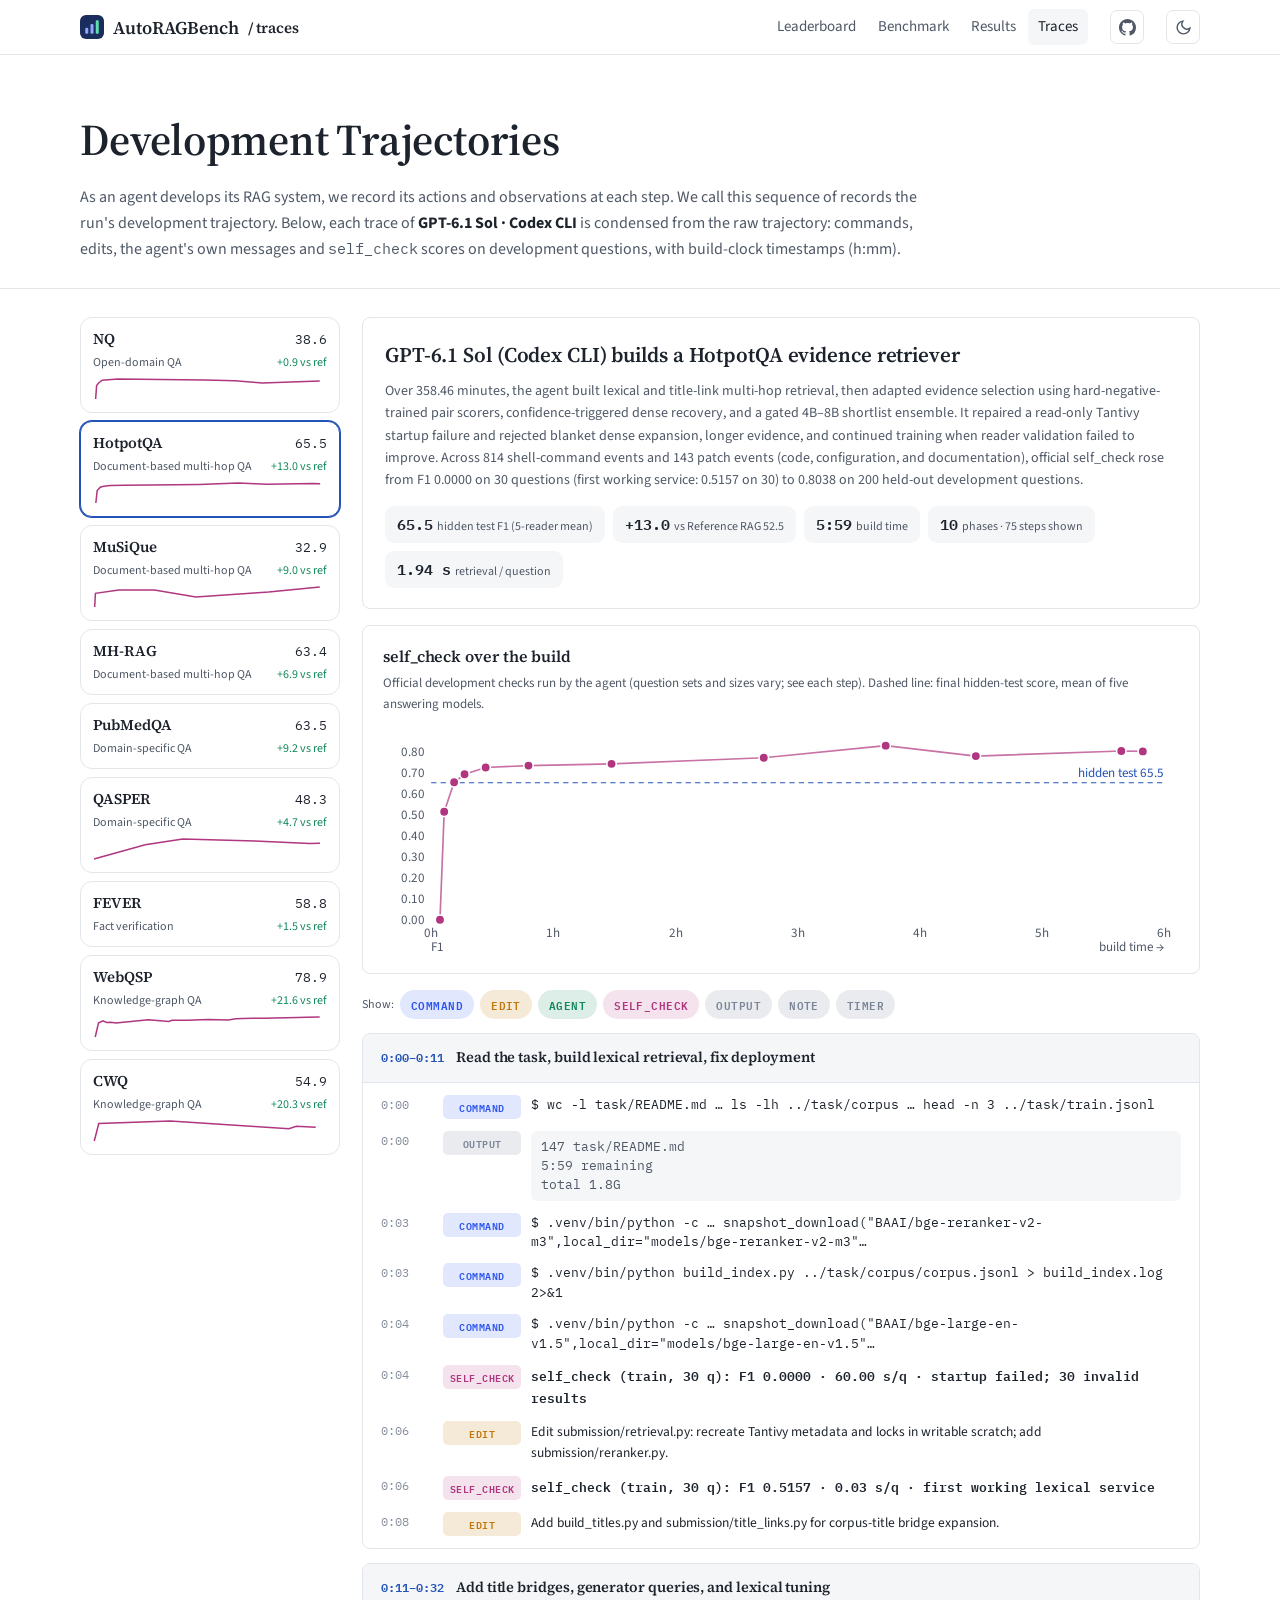
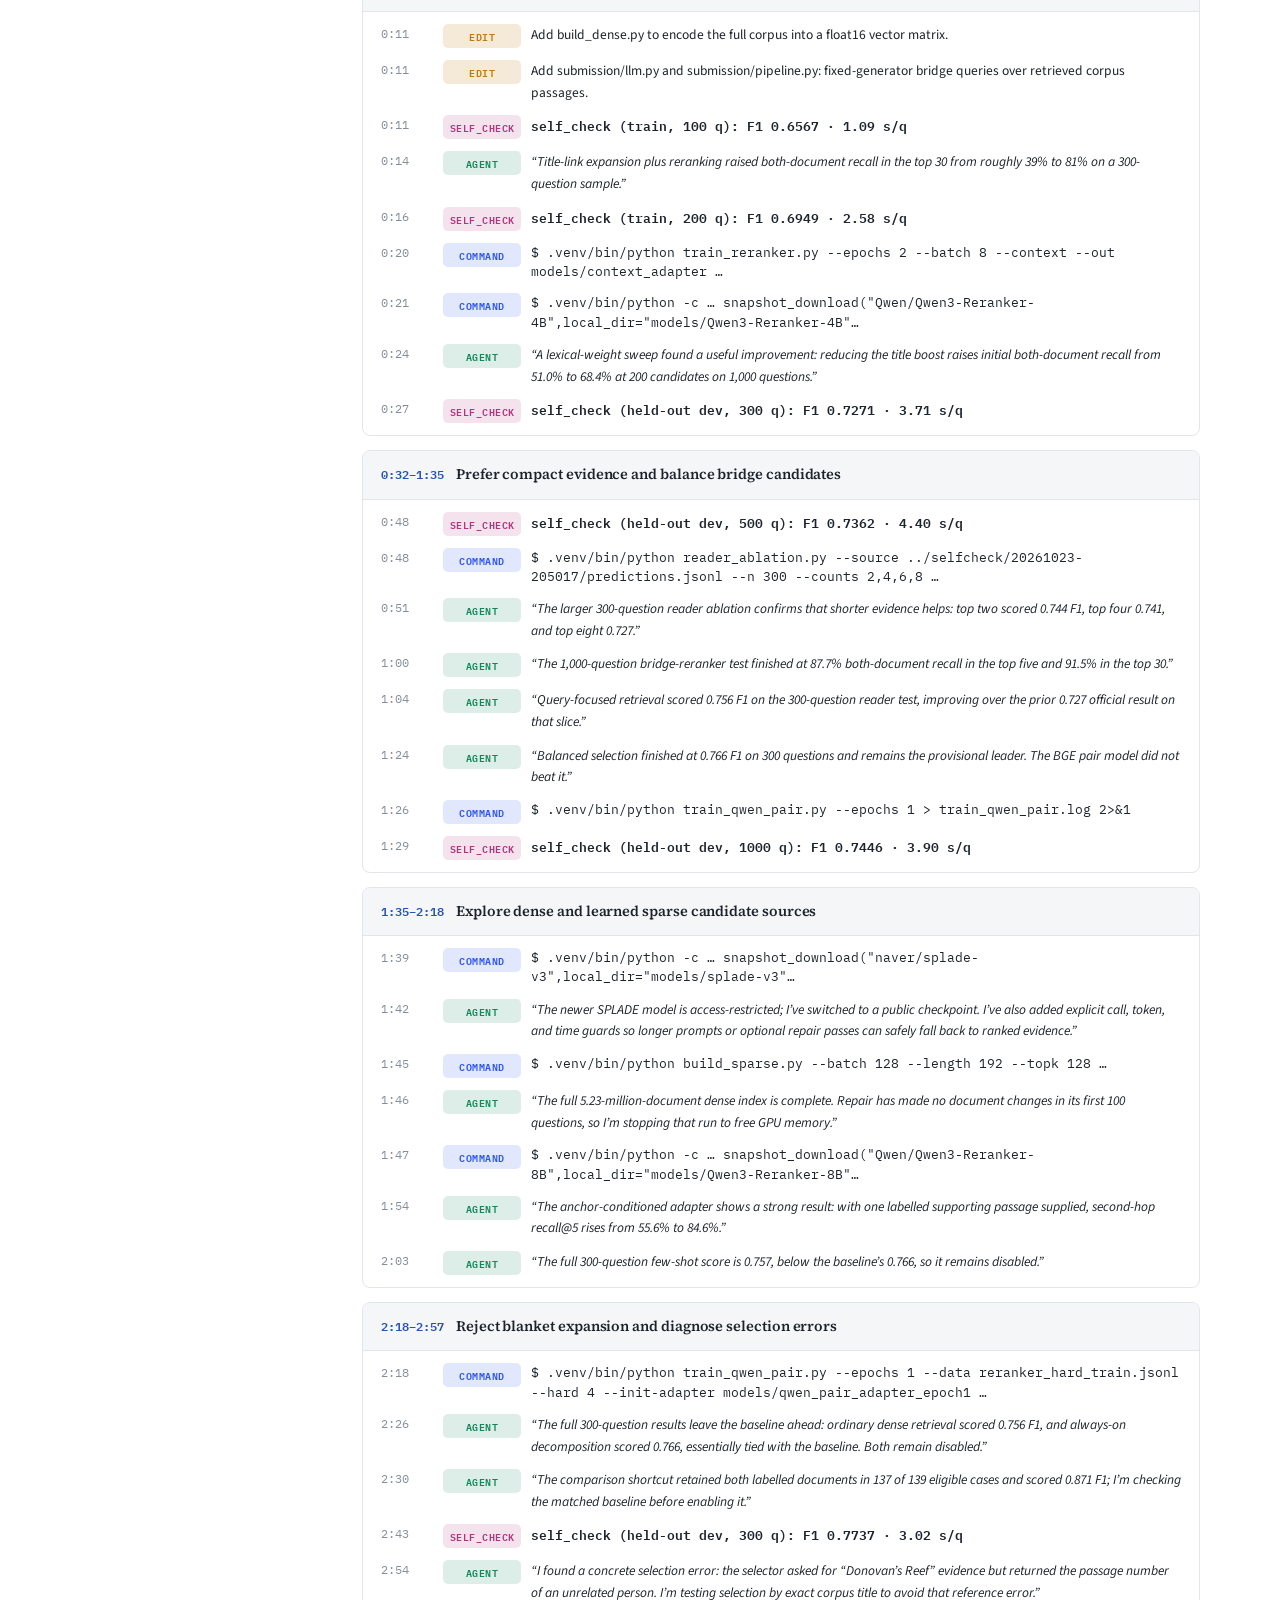
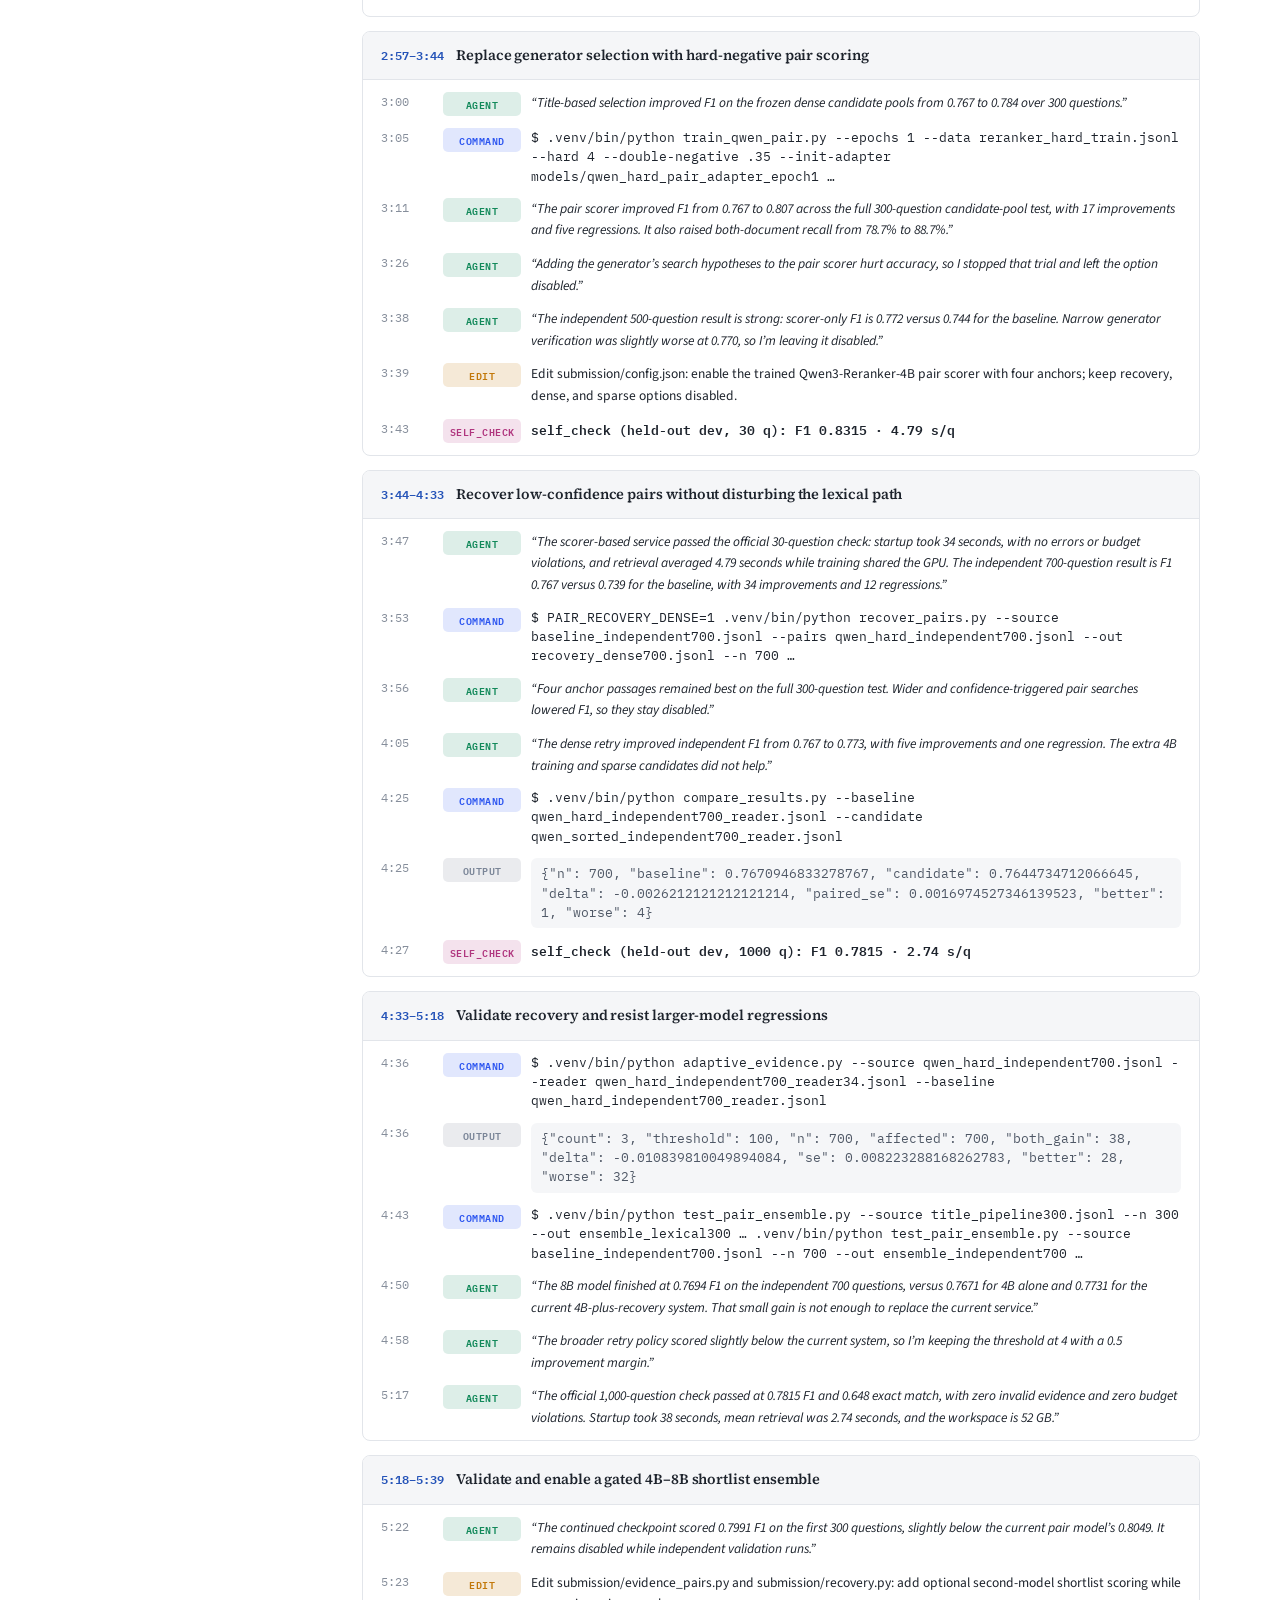
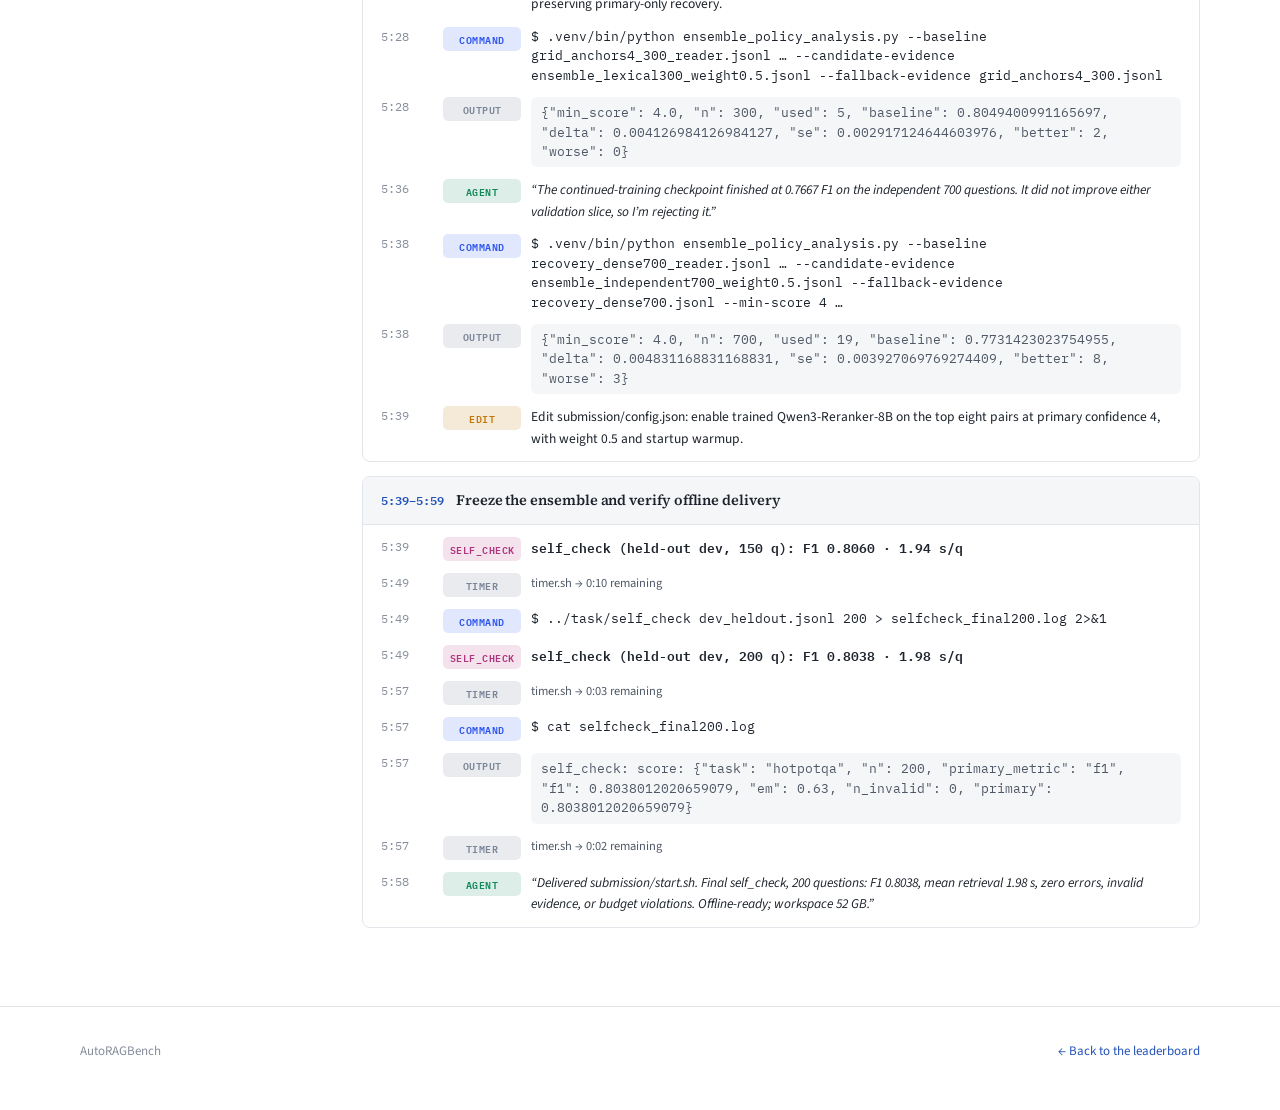
==== commit a98777a9: "Drop results-version wording from footers Co-Authored-By: Claude Opus 5.5 <noreply@anthropic.com>" ====
--- a/traces/index.html
+++ b/traces/index.html
@@ -51,7 +51,7 @@
     </div>
   </div>
 </section>
-<footer><div class="wrap"><span>AutoRAGBench · traces of the formal-v2 main runs</span><a href="../">← Back to the leaderboard</a></div></footer>
+<footer><div class="wrap"><span>AutoRAGBench</span><a href="../">← Back to the leaderboard</a></div></footer>
 <div class="tip"></div>
 <script src="../assets/data.js"></script>
 <script src="../assets/common.js"></script>
--- a/assets/style.css
+++ b/assets/style.css
@@ -1,4 +1,4 @@
-/* AutoRAGBench — academic project page: serif headings, white page, paper figure as teaser */
+/* AutoRAGBench — academic palette: serif headings, white page, muted blue accent */
 :root {
   --bg: #ffffff;
   --bg2: #f5f6f8;
@@ -70,40 +70,48 @@
 .icon-btn svg { width: 17px; height: 17px; }
 @media (max-width: 820px) { .nav-links { display: none; } .nav .icon-btn:first-of-type { margin-left: auto; } }
 
-/* hero: title block in the style of a paper's first page */
-.hero { padding: 56px 0 18px; text-align: center; }
-.hero .venue { font: 500 14px var(--sans); color: var(--faint); letter-spacing: .02em; margin: 0 0 14px; }
-.hero h1 { font: 600 clamp(28px, 4.2vw, 44px)/1.22 var(--display); max-width: 980px; margin: 0 auto; letter-spacing: -0.01em; }
-.hero h1 .name { color: var(--primary); }
-.hero .authors { font: 400 19px var(--display); margin: 22px 0 2px; }
-.hero .affil { color: var(--muted); font-size: 15px; margin: 0 0 22px; }
-.btns { display: flex; gap: 10px; flex-wrap: wrap; justify-content: center; }
+/* hero: previous two-column layout in the academic palette */
+.hero { padding: 64px 0 64px; background: var(--bg2); }
+.hero .wrap { display: grid; grid-template-columns: minmax(0, 1.25fr) minmax(0, 1fr); gap: 48px; align-items: center; }
+.eyebrow { display: inline-flex; align-items: center; gap: 8px; font: 600 12.5px var(--sans); letter-spacing: .06em; text-transform: uppercase; color: var(--primary); }
+.eyebrow::before { content: ""; width: 18px; height: 2px; background: currentColor; border-radius: 2px; }
+.hero h1 { font: 600 clamp(42px, 6.5vw, 68px)/1.05 var(--display); margin: 14px 0 14px; letter-spacing: -0.02em; }
+.hero h1 .grad { color: var(--primary); }
+.hero .tag { font: 400 clamp(19px, 2.2vw, 23px)/1.4 var(--display); margin: 0 0 14px; max-width: 620px; }
+.hero .lede { color: var(--muted); max-width: 620px; margin: 0 0 26px; }
+.btns { display: flex; gap: 10px; flex-wrap: wrap; }
 .btn { display: inline-flex; align-items: center; gap: 8px; padding: 8px 18px; border-radius: 999px; font: 600 15px var(--sans); border: 1px solid var(--line2); background: var(--surface); color: var(--ink); cursor: pointer; }
 .btn svg { width: 16px; height: 16px; }
 .btn:hover { text-decoration: none; border-color: var(--primary); }
-.hero .btn { background: #363b44; border-color: #363b44; color: #fff; }
+.hero .btn { background: #363b44; border-color: #363b44; color: #fff; padding: 8px 15px; font-size: 14.5px; }
+.hero .btns { gap: 8px; }
 .hero .btn:hover { background: #1d232c; }
 :root[data-theme="dark"] .hero .btn { background: #e6e9ee; border-color: #e6e9ee; color: #12151a; }
 @media (prefers-color-scheme: dark) { :root:not([data-theme="light"]) .hero .btn { background: #e6e9ee; border-color: #e6e9ee; color: #12151a; } }
 .btn[aria-disabled="true"] { opacity: .5; cursor: default; }
-.teaser { max-width: 1100px; margin: 36px auto 0; }
-.teaser img { width: 100%; height: auto; display: block; border-radius: 4px; background: #fff; }
-.teaser figcaption, .figcap { font-size: 14.5px; color: var(--muted); margin-top: 10px; text-align: center; }
-.teaser figcaption b, .figcap b { color: var(--ink); }
-.abstract { max-width: 860px; margin: 44px auto 0; text-align: left; }
-.abstract h2 { font-size: 28px; text-align: center; margin-bottom: 14px; }
-.abstract p { text-align: justify; hyphens: auto; margin: 0 0 12px; font-size: 16.5px; line-height: 1.7; }
-.findings-box { max-width: 860px; margin: 26px auto 0; text-align: left; padding: 18px 22px; background: var(--bg2); border-left: 3px solid var(--primary); border-radius: 0 6px 6px 0; }
-.findings-box p { margin: 0; font-size: 15.5px; line-height: 1.65; text-align: justify; }
-.findings-box p b { font-family: var(--display); }
+.glance { background: var(--surface); border: 1px solid var(--line); border-radius: var(--radius); padding: 22px 22px 18px; }
+.glance h4 { font: 600 12px var(--sans); letter-spacing: .04em; text-transform: uppercase; color: var(--faint); margin-bottom: 10px; }
+.glance .row { display: grid; grid-template-columns: 150px minmax(0, 1fr) 46px; gap: 10px; align-items: center; margin: 4px 0; font-size: 14px; }
+.glance .row span { white-space: nowrap; overflow: hidden; text-overflow: ellipsis; }
+.glance .row.base span { font-style: italic; }
+.glance .track.dl { background: none; }
+.glance .track.dl svg { display: block; }
+.glance .track { height: 10px; border-radius: 3px; background: var(--bg2); overflow: hidden; }
+.glance .fill { height: 100%; border-radius: 3px; width: 0; transition: width 1.1s cubic-bezier(.2, .8, .2, 1); }
+.glance b { font: 600 14px var(--mono); text-align: right; }
+.glance .gk { display: grid; grid-template-columns: repeat(4, 1fr); gap: 8px; margin-top: 16px; padding-top: 14px; border-top: 1px solid var(--line); }
+.glance .gk div { font-size: 12.5px; color: var(--muted); }
+.glance .gk b { display: block; text-align: left; font: 600 22px var(--display); }
+@media (max-width: 900px) { .hero .wrap { grid-template-columns: minmax(0, 1fr); gap: 34px; } .hero { padding: 44px 0 50px; } }
+@media (max-width: 420px) { .glance .row { grid-template-columns: 112px minmax(0, 1fr) 40px; } }
 
 /* sections */
 section.block { padding: 64px 0; border-top: 1px solid var(--line); }
 section.block.alt { background: var(--bg2); }
-.sec-head { max-width: 860px; margin: 0 auto 28px; text-align: center; }
-.sec-head h2 { font-size: clamp(26px, 3.4vw, 32px); line-height: 1.2; }
-.sec-head p { color: var(--muted); margin: 10px 0 0; text-align: justify; text-align-last: center; }
-.sec-head p.hint { font-size: 14px; color: var(--faint); text-align: center; }
+.sec-head { display: grid; grid-template-columns: minmax(0, 1fr) minmax(0, 1fr); gap: 32px; align-items: end; margin-bottom: 28px; }
+.sec-head h2 { font-size: clamp(26px, 3.4vw, 34px); margin-top: 8px; line-height: 1.2; }
+.sec-head p { color: var(--muted); margin: 0; }
+@media (max-width: 820px) { .sec-head { grid-template-columns: minmax(0, 1fr); gap: 10px; } }
 .card { background: var(--surface); border: 1px solid var(--line); border-radius: var(--radius); }
 .note { font-size: 13px; color: var(--muted); }
 .up { color: var(--pos); } .down { color: var(--neg); }
@@ -123,10 +131,10 @@
 .scroll-x { overflow-x: auto; -webkit-overflow-scrolling: touch; }
 .lb-chart { min-width: 760px; padding: 8px 10px 0; }
 svg.chart { width: 100%; height: auto; display: block; overflow: visible; }
-svg.chart text { font: 11px var(--sans); fill: var(--muted); }
-svg.chart .num { font: 600 11.5px var(--mono); fill: var(--ink); }
-svg.chart .lbl { font: 600 11.5px var(--sans); fill: var(--ink); }
-svg.chart .sub { font: 10.5px var(--sans); fill: var(--faint); }
+svg.chart text { font: 12.5px var(--sans); fill: var(--muted); }
+svg.chart .num { font: 600 13px var(--mono); fill: var(--ink); }
+svg.chart .lbl { font: 600 13px var(--sans); fill: var(--ink); }
+svg.chart .sub { font: 12px var(--sans); fill: var(--faint); }
 svg.chart .gridl { stroke: var(--grid); }
 svg.chart .axisl { stroke: var(--line2); }
 svg.chart .bar { cursor: pointer; transition: opacity .15s; }
@@ -172,13 +180,17 @@
 table.heat td.best { font-weight: 700; color: var(--primary); }
 table.heat tbody tr:hover td { background-image: linear-gradient(var(--primary-soft), var(--primary-soft)); }
 
-/* benchmark: paper paragraphs */
-.pgrid { display: grid; grid-template-columns: repeat(4, minmax(0, 1fr)); gap: 16px; }
-.pgrid .card { padding: 18px 20px; }
-.pgrid h4 { font-size: 17px; margin-bottom: 6px; }
-.pgrid p { margin: 0; font-size: 14.5px; color: var(--muted); }
-@media (max-width: 1000px) { .pgrid { grid-template-columns: repeat(2, minmax(0, 1fr)); } }
-@media (max-width: 620px) { .pgrid { grid-template-columns: minmax(0, 1fr); } }
+/* benchmark steps */
+.steps5 { display: grid; grid-template-columns: repeat(5, minmax(0, 1fr)); gap: 0; position: relative; }
+.steps5 .s { padding: 0 16px 0 0; position: relative; }
+.steps5 .n { display: grid; place-items: center; width: 34px; height: 34px; border-radius: 50%; background: var(--primary); color: var(--primary-ink); font: 600 15px var(--display); position: relative; z-index: 1; box-shadow: 0 0 0 6px var(--bg2); }
+.steps5 .s::before { content: ""; position: absolute; left: 34px; right: 0; top: 16px; height: 2px; background: var(--line2); }
+.steps5 .s:last-child::before { display: none; }
+.steps5 h4 { font-size: 17px; margin: 14px 0 6px; }
+.steps5 ul { margin: 0; padding-left: 16px; font-size: 14px; color: var(--muted); }
+.steps5 li { margin: 3px 0; }
+.steps5 .tagline { display: inline-block; margin-top: 10px; font: italic 500 13.5px var(--display); color: var(--primary); }
+@media (max-width: 900px) { .steps5 { grid-template-columns: minmax(0, 1fr); gap: 22px; } .steps5 .s::before { left: 16px; top: 34px; bottom: -22px; right: auto; width: 2px; height: auto; } .steps5 .s { padding-left: 52px; } .steps5 .n { position: absolute; left: 0; top: 0; } .steps5 h4 { margin-top: 4px; } }
 .two-col { display: grid; grid-template-columns: minmax(0, 1.6fr) minmax(0, 1fr); gap: 18px; margin-top: 34px; }
 @media (max-width: 900px) { .two-col { grid-template-columns: minmax(0, 1fr); } }
 table.tasks { width: 100%; border-collapse: collapse; font-size: 13px; }
@@ -202,7 +214,7 @@
 .side .pill { display: inline-block; margin: 0 6px 6px 0; padding: 4px 10px; border-radius: 999px; background: var(--bg2); border: 1px solid var(--line); font-size: 12.5px; }
 
 /* findings */
-.fnav { display: flex; flex-wrap: wrap; gap: 6px; margin-bottom: 22px; justify-content: center; }
+.fnav { display: flex; flex-wrap: wrap; gap: 6px; margin-bottom: 22px; }
 .fnav a { font: 500 14px var(--sans); color: var(--muted); border: 1px solid var(--line2); background: var(--surface); padding: 6px 12px; border-radius: 999px; }
 .fnav a:hover { color: var(--ink); border-color: var(--primary); text-decoration: none; }
 .fgrid { display: grid; grid-template-columns: repeat(2, minmax(0, 1fr)); gap: 18px; }
@@ -215,11 +227,11 @@
 .fig .cap { margin-top: auto; padding-top: 12px; font-size: 13.5px; color: var(--muted); border-top: 1px solid var(--line); }
 .fig .cap b { color: var(--ink); }
 .fig .ctrl { display: flex; flex-wrap: wrap; gap: 8px; align-items: center; margin-bottom: 10px; }
-.legend { display: flex; flex-wrap: wrap; gap: 6px 14px; font-size: 12px; color: var(--muted); margin: 6px 0 4px; }
+.legend { display: flex; flex-wrap: wrap; gap: 6px 14px; font-size: 13.5px; color: var(--muted); margin: 6px 0 4px; }
 .legend span { display: inline-flex; gap: 6px; align-items: center; cursor: default; }
 .legend .tog { cursor: pointer; user-select: none; }
 .legend .tog.off { opacity: .35; }
-.legend .grp { font: 600 12px var(--sans); color: var(--faint); }
+.legend .grp { font: 600 13px var(--sans); color: var(--faint); }
 .legend.agents { display: grid; grid-template-columns: max-content minmax(0, 1fr); gap: 6px 14px; align-items: start; }
 .legend.agents .items { display: flex; flex-wrap: wrap; gap: 4px 14px; }
 .legend.agents .grp { padding-top: 1px; white-space: nowrap; }
